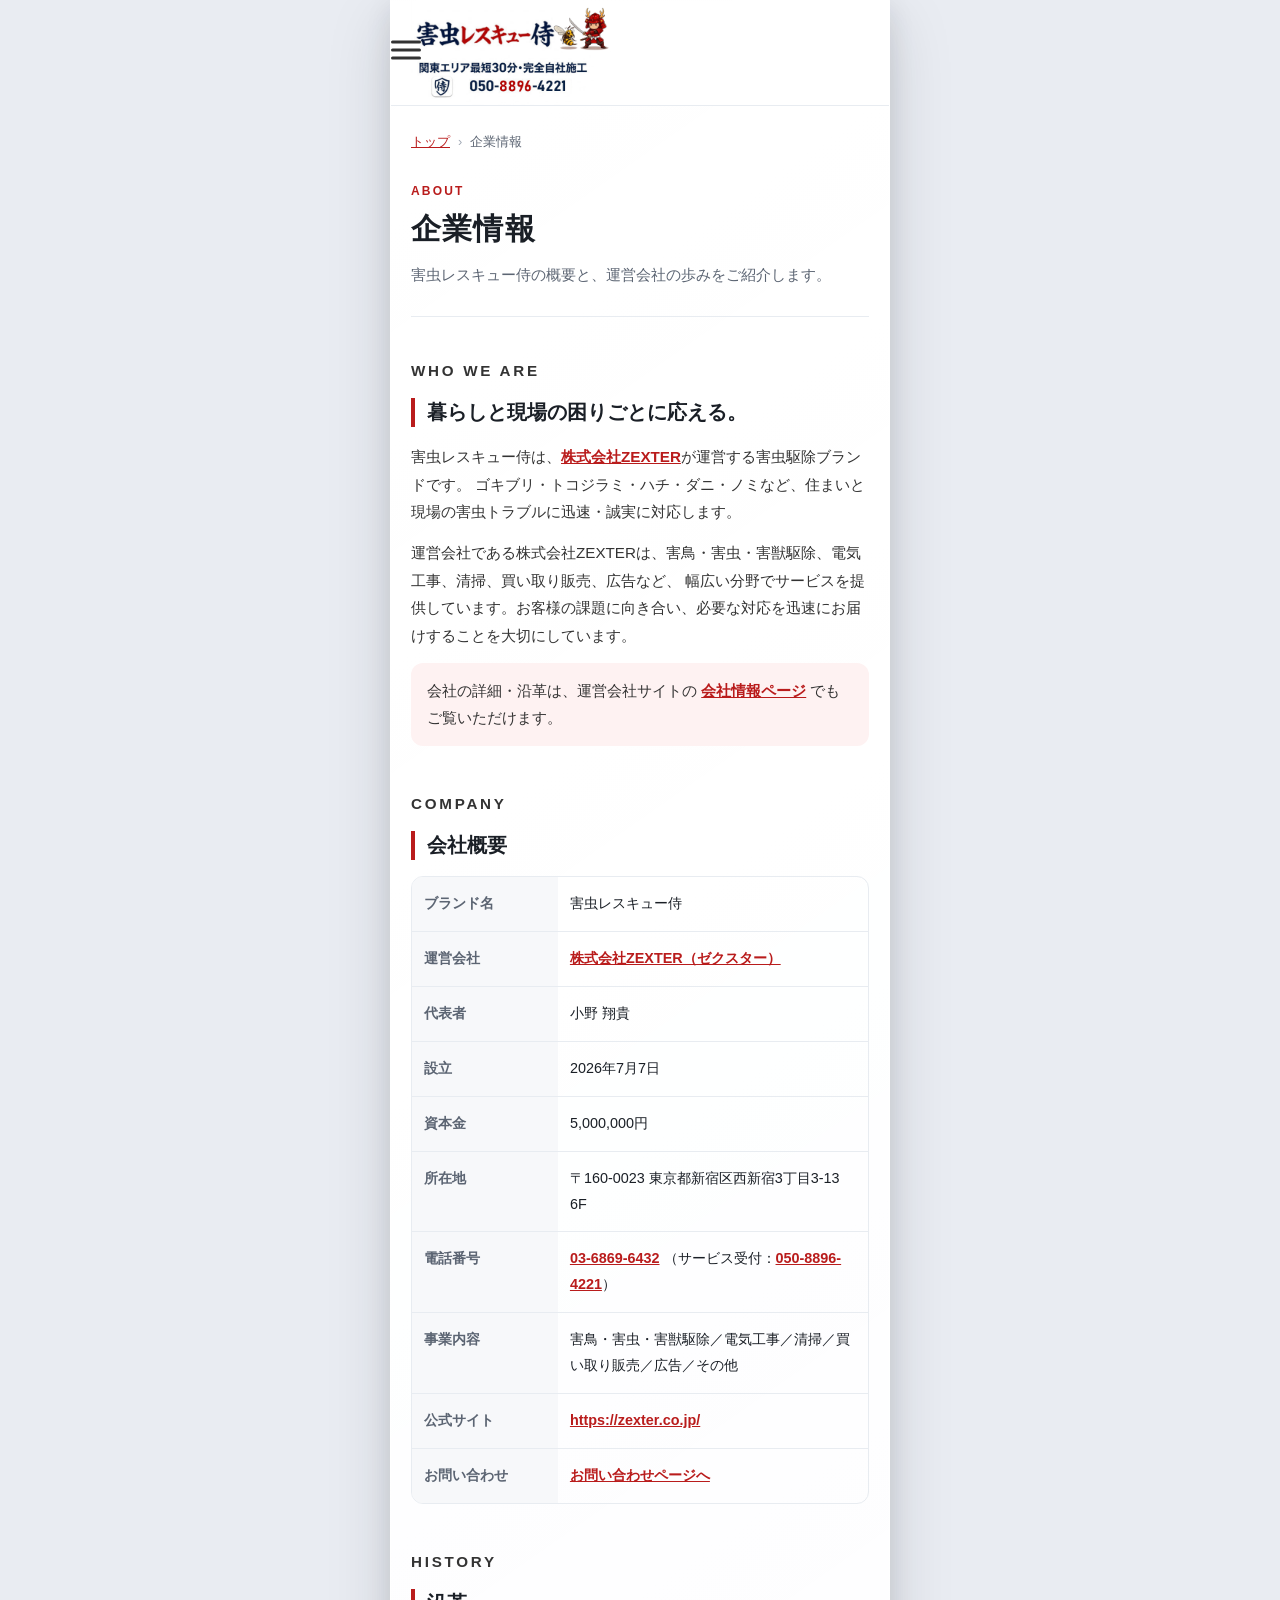
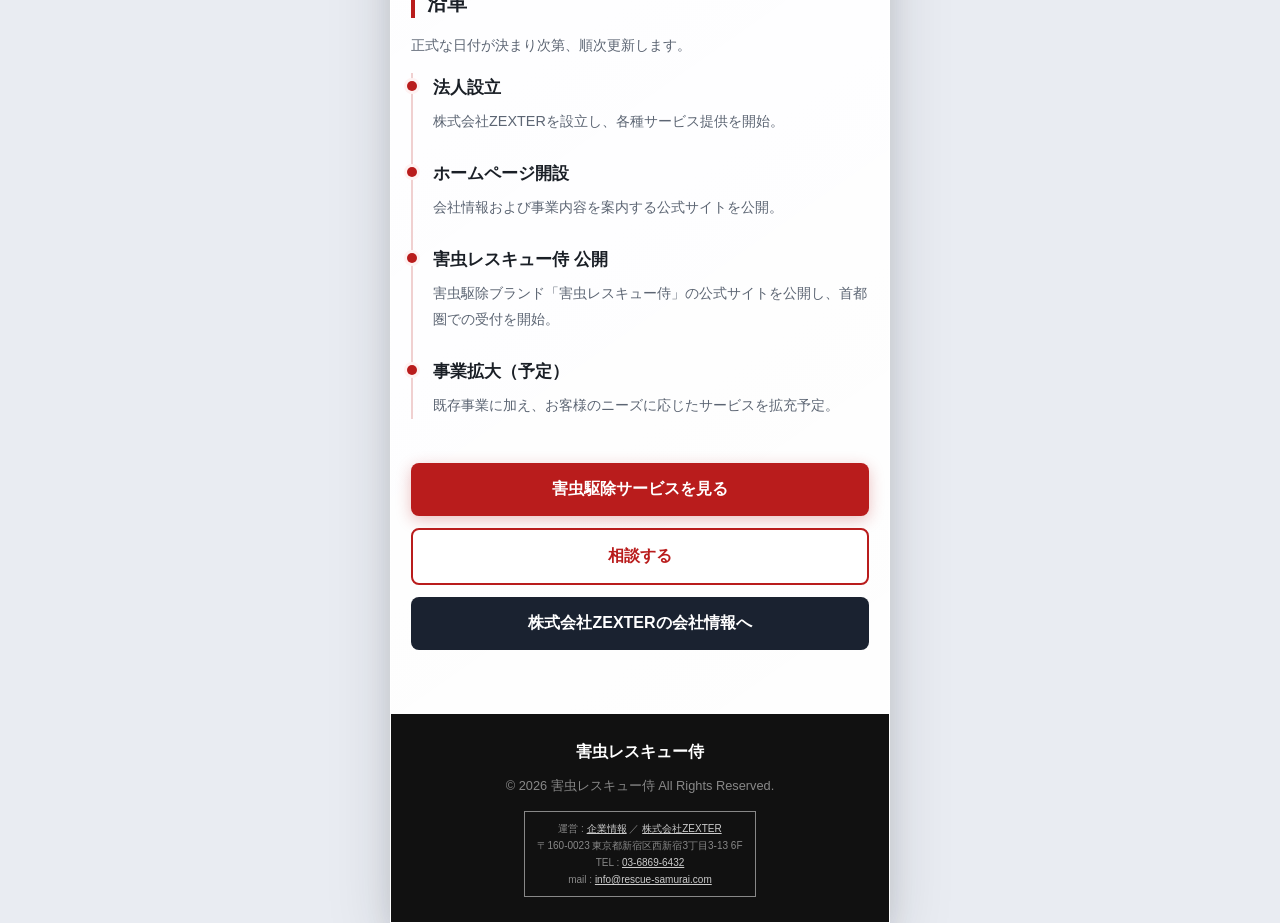
==== company/index.html @ 1dd56c4c "会社情報追加" ====
<!DOCTYPE html>
<html lang="ja">

<head>
  <meta charset="UTF-8">
  <meta name="viewport" content="width=device-width, initial-scale=1.0">
  <meta name="robots" content="index, follow, max-image-preview:large">
  <link rel="canonical" href="https://gaichu-rescue-samurai.com/company/">
  <title>企業情報｜害虫レスキュー侍（運営：株式会社ZEXTER）</title>
  <meta name="description"
    content="害虫レスキュー侍の企業情報。運営会社は株式会社ZEXTER。害虫駆除をはじめ、暮らしと現場の困りごとに応えるサービスを提供しています。">
  <meta property="og:type" content="website">
  <meta property="og:title" content="企業情報｜害虫レスキュー侍（運営：株式会社ZEXTER）">
  <meta property="og:description"
    content="害虫レスキュー侍の企業情報。運営会社は株式会社ZEXTER。害虫駆除をはじめ、暮らしと現場の困りごとに応えるサービスを提供しています。">
  <meta property="og:url" content="https://gaichu-rescue-samurai.com/company/">
  <meta property="og:image" content="https://gaichu-rescue-samurai.com/images/og-image.webp">
  <meta property="og:site_name" content="害虫レスキュー侍">
  <meta property="og:locale" content="ja_JP">
  <meta name="twitter:card" content="summary_large_image">
  <meta name="twitter:title" content="企業情報｜害虫レスキュー侍（運営：株式会社ZEXTER）">
  <meta name="twitter:description"
    content="害虫レスキュー侍の企業情報。運営会社は株式会社ZEXTER。害虫駆除をはじめ、暮らしと現場の困りごとに応えるサービスを提供しています。">
  <meta name="twitter:image" content="https://gaichu-rescue-samurai.com/images/og-image.webp">
  <meta name="format-detection" content="address=no">
  <link rel="icon" href="../images/favicon.ico?v=2.12" sizes="any">
  <link rel="icon" type="image/png" href="../images/android-chrome-192×192.png?v=2.12" sizes="192x192">
  <link rel="apple-touch-icon" href="../images/apple-touch-icon.png?v=2.12" sizes="180x180">
  <link rel="manifest" href="../manifest.webmanifest">
  <meta name="google-site-verification" content="OtLzrXZd5GJf2v-4jgJWr7L1rKAwX-kP7MHfYGT4nus" />

  <link rel="stylesheet" href="company-css/destyle.css">
  <link rel="stylesheet" href="company-css/company-style-min.css?ver=1.0">

  <script type="application/ld+json">
{
  "@context": "https://schema.org",
  "@graph": [
    {
      "@type": "AboutPage",
      "@id": "https://gaichu-rescue-samurai.com/company/#webpage",
      "url": "https://gaichu-rescue-samurai.com/company/",
      "name": "企業情報｜害虫レスキュー侍（運営：株式会社ZEXTER）",
      "description": "害虫レスキュー侍の企業情報。運営会社は株式会社ZEXTER。害虫駆除をはじめ、暮らしと現場の困りごとに応えるサービスを提供しています。",
      "inLanguage": "ja-JP",
      "isPartOf": {
        "@type": "WebSite",
        "@id": "https://gaichu-rescue-samurai.com/#website",
        "name": "害虫レスキュー侍",
        "url": "https://gaichu-rescue-samurai.com/"
      },
      "breadcrumb": { "@id": "https://gaichu-rescue-samurai.com/company/#breadcrumb" },
      "mainEntity": { "@id": "https://gaichu-rescue-samurai.com/company/#organization" }
    },
    {
      "@type": "BreadcrumbList",
      "@id": "https://gaichu-rescue-samurai.com/company/#breadcrumb",
      "itemListElement": [
        {
          "@type": "ListItem",
          "position": 1,
          "name": "トップ",
          "item": "https://gaichu-rescue-samurai.com/"
        },
        {
          "@type": "ListItem",
          "position": 2,
          "name": "企業情報",
          "item": "https://gaichu-rescue-samurai.com/company/"
        }
      ]
    },
    {
      "@type": "Organization",
      "@id": "https://gaichu-rescue-samurai.com/company/#organization",
      "name": "株式会社ZEXTER",
      "alternateName": ["ゼクスター", "害虫レスキュー侍"],
      "url": "https://zexter.co.jp/",
      "logo": "https://gaichu-rescue-samurai.com/images/logo-title.svg",
      "foundingDate": "2026-07-07",
      "telephone": "+81-3-6869-6432",
      "email": "info@rescue-samurai.com",
      "address": {
        "@type": "PostalAddress",
        "streetAddress": "西新宿3丁目3-13 6F",
        "addressLocality": "新宿区",
        "addressRegion": "東京都",
        "postalCode": "160-0023",
        "addressCountry": "JP"
      },
      "sameAs": [
        "https://zexter.co.jp/",
        "https://zexter.co.jp/about.html",
        "https://gaichu-rescue-samurai.com/"
      ]
    }
  ]
}
</script>
</head>

<body>
  <div class="page-shell">
    <header class="site-header">
      <div class="header-logo-area">
        <div class="logo">
          <a href="/" class="logo-main-link">
            <img src="../images/logo-title.svg?v=1.05" alt="害虫レスキュー侍｜関東の害虫駆除・害虫対策（ゴキブリ・トコジラミ・ダニ・ノミ等）"
              width="500" height="136" fetchpriority="high">
          </a>
          <a href="tel:050-8896-4221" class="logo-tel-link">
            <img src="../images/logo-subtitle.svg?v=1.05" alt="050-8896-4221に電話する" width="500" height="136"
              loading="eager" decoding="async">
          </a>
        </div>
      </div>
    </header>

    <button class="menu-btn" id="menu-btn" aria-label="メニューを開く" type="button">
      <span></span><span></span><span></span>
    </button>

    <div class="nav-overlay" id="nav-overlay"></div>
    <nav class="sp-nav" id="sp-nav" aria-label="モバイルメニュー">
      <ul>
        <li><a href="/">トップ</a></li>
        <li class="has-child">
          <a class="parent-link">対応地域</a>
          <ul class="sub-menu">
            <li><a href="https://gaichu-rescue-samurai.com/area/tokyo/">東京都</a></li>
            <li><a href="https://gaichu-rescue-samurai.com/area/kanagawa/">神奈川県</a></li>
            <li><a href="https://gaichu-rescue-samurai.com/area/saitama/">埼玉県</a></li>
            <li><a href="https://gaichu-rescue-samurai.com/area/chiba/">千葉県</a></li>
          </ul>
        </li>
        <li class="has-child">
          <a class="parent-link">害虫の種類</a>
          <ul class="sub-menu">
            <li><a href="https://gaichu-rescue-samurai.com/gaichu/gokiburi/">ゴキブリ対策</a></li>
            <li><a href="https://gaichu-rescue-samurai.com/gaichu/tokojirami/">トコジラミ対策</a></li>
            <li><a href="https://gaichu-rescue-samurai.com/#pests">アリ対策</a></li>
            <li><a href="https://gaichu-rescue-samurai.com/#pests">ハチ対策</a></li>
            <li><a href="https://gaichu-rescue-samurai.com/#pests">ダニ・ノミ対策</a></li>
            <li><a href="https://gaichu-rescue-samurai.com/#pests">その他害虫対策</a></li>
          </ul>
        </li>
        <li><a href="/company/">企業情報</a></li>
        <li><a href="/#contact-form" class="sp-nav-cta">お問い合わせフォーム</a></li>
      </ul>
    </nav>

    <main class="company-page">
      <nav class="breadcrumb" aria-label="パンくずリスト">
        <ol>
          <li><a href="/">トップ</a></li>
          <li aria-current="page">企業情報</li>
        </ol>
      </nav>

      <section class="company-hero" aria-labelledby="company-heading">
        <p class="company-eyebrow">ABOUT</p>
        <h1 id="company-heading">企業情報</h1>
        <p class="company-hero__lead">害虫レスキュー侍の概要と、運営会社の歩みをご紹介します。</p>
      </section>

      <section class="company-section" aria-labelledby="who-heading">
        <p class="company-label">WHO WE ARE</p>
        <h2 id="who-heading">暮らしと現場の困りごとに応える。</h2>
        <p>
          害虫レスキュー侍は、<a href="https://zexter.co.jp/about.html">株式会社ZEXTER</a>が運営する害虫駆除ブランドです。
          ゴキブリ・トコジラミ・ハチ・ダニ・ノミなど、住まいと現場の害虫トラブルに迅速・誠実に対応します。
        </p>
        <p>
          運営会社である株式会社ZEXTERは、害鳥・害虫・害獣駆除、電気工事、清掃、買い取り販売、広告など、
          幅広い分野でサービスを提供しています。お客様の課題に向き合い、必要な対応を迅速にお届けすることを大切にしています。
        </p>
        <p class="company-note">
          会社の詳細・沿革は、運営会社サイトの
          <a href="https://zexter.co.jp/about.html">会社情報ページ</a>
          でもご覧いただけます。
        </p>
      </section>

      <section class="company-section" aria-labelledby="overview-heading">
        <p class="company-label">COMPANY</p>
        <h2 id="overview-heading">会社概要</h2>
        <div class="company-table-wrap">
          <table class="company-table">
            <tbody>
              <tr>
                <th scope="row">ブランド名</th>
                <td>害虫レスキュー侍</td>
              </tr>
              <tr>
                <th scope="row">運営会社</th>
                <td>
                  <a href="https://zexter.co.jp/about.html">株式会社ZEXTER（ゼクスター）</a>
                </td>
              </tr>
              <tr>
                <th scope="row">代表者</th>
                <td>小野 翔貴</td>
              </tr>
              <tr>
                <th scope="row">設立</th>
                <td>2026年7月7日</td>
              </tr>
              <tr>
                <th scope="row">資本金</th>
                <td>5,000,000円</td>
              </tr>
              <tr>
                <th scope="row">所在地</th>
                <td>〒160-0023 東京都新宿区西新宿3丁目3-13 6F</td>
              </tr>
              <tr>
                <th scope="row">電話番号</th>
                <td>
                  <a href="tel:03-6869-6432">03-6869-6432</a>
                  （サービス受付：<a href="tel:050-8896-4221">050-8896-4221</a>）
                </td>
              </tr>
              <tr>
                <th scope="row">事業内容</th>
                <td>害鳥・害虫・害獣駆除／電気工事／清掃／買い取り販売／広告／その他</td>
              </tr>
              <tr>
                <th scope="row">公式サイト</th>
                <td>
                  <a href="https://zexter.co.jp/">https://zexter.co.jp/</a>
                </td>
              </tr>
              <tr>
                <th scope="row">お問い合わせ</th>
                <td><a href="/#contact-form">お問い合わせページへ</a></td>
              </tr>
            </tbody>
          </table>
        </div>
      </section>

      <section class="company-section" aria-labelledby="history-heading">
        <p class="company-label">HISTORY</p>
        <h2 id="history-heading">沿革</h2>
        <p class="company-history-note">正式な日付が決まり次第、順次更新します。</p>
        <ol class="history-list">
          <li>
            <h3>法人設立</h3>
            <p>株式会社ZEXTERを設立し、各種サービス提供を開始。</p>
          </li>
          <li>
            <h3>ホームページ開設</h3>
            <p>会社情報および事業内容を案内する公式サイトを公開。</p>
          </li>
          <li>
            <h3>害虫レスキュー侍 公開</h3>
            <p>害虫駆除ブランド「害虫レスキュー侍」の公式サイトを公開し、首都圏での受付を開始。</p>
          </li>
          <li>
            <h3>事業拡大（予定）</h3>
            <p>既存事業に加え、お客様のニーズに応じたサービスを拡充予定。</p>
          </li>
        </ol>
      </section>

      <section class="company-cta" aria-label="関連リンク">
        <a class="company-cta__link" href="/">害虫駆除サービスを見る</a>
        <a class="company-cta__link company-cta__link--outline" href="/#contact-form">相談する</a>
        <a class="company-cta__link company-cta__link--zexter" href="https://zexter.co.jp/about.html">株式会社ZEXTERの会社情報へ</a>
      </section>
    </main>

    <footer class="site-footer">
      <div class="container">
        <p class="footer-logo">害虫レスキュー侍</p>
        <p class="copyright">&copy; 2026 害虫レスキュー侍 All Rights Reserved.</p>
      </div>
      <div class="operation-box">
        <p>
          運営 :
          <a href="/company/">企業情報</a>
          ／
          <a href="https://zexter.co.jp/about.html">株式会社ZEXTER</a>
        </p>
        <p>〒160-0023 東京都新宿区西新宿3丁目3-13 6F</p>
        <p>TEL : <a href="tel:03-6869-6432">03-6869-6432</a></p>
        <p>mail : <a href="mailto:info@rescue-samurai.com">info@rescue-samurai.com</a></p>
      </div>
    </footer>
  </div>
  <script src="../js/script.js?ver=1.07" defer></script>
</body>

</html>
---- company/company-css/destyle.css ----
/*! destyle.css v3.0.2 | MIT License | https://github.com/nicolas-cusan/destyle.css */

/* Reset box-model and set borders */
/* ============================================ */

*,
::before,
::after {
    box-sizing: border-box;
    border-style: solid;
    border-width: 0;
}

/* Document */
/* ============================================ */

/**
 * 1. Correct the line height in all browsers.
 * 2. Prevent adjustments of font size after orientation changes in iOS.
 * 3. Remove gray overlay on links for iOS.
 */

html {
    line-height: 1.15;
    /* 1 */
    -webkit-text-size-adjust: 100%;
    /* 2 */
    -webkit-tap-highlight-color: transparent;
    /* 3*/
}

/* Sections */
/* ============================================ */

/**
 * Remove the margin in all browsers.
 */

body {
    margin: 0;
}

/**
 * Render the `main` element consistently in IE.
 */

main {
    display: block;
}

/* Vertical rhythm */
/* ============================================ */

p,
table,
blockquote,
address,
pre,
iframe,
form,
figure,
dl {
    margin: 0;
}

/* Headings */
/* ============================================ */

h1,
h2,
h3,
h4,
h5,
h6 {
    font-size: inherit;
    font-weight: inherit;
    margin: 0;
}

/* Lists (enumeration) */
/* ============================================ */

ul,
ol {
    margin: 0;
    padding: 0;
    list-style: none;
}

/* Lists (definition) */
/* ============================================ */

dt {
    font-weight: bold;
}

dd {
    margin-left: 0;
}

/* Grouping content */
/* ============================================ */

/**
 * 1. Add the correct box sizing in Firefox.
 * 2. Show the overflow in Edge and IE.
 */

hr {
    box-sizing: content-box;
    /* 1 */
    height: 0;
    /* 1 */
    overflow: visible;
    /* 2 */
    border-top-width: 1px;
    margin: 0;
    clear: both;
    color: inherit;
}

/**
 * 1. Correct the inheritance and scaling of font size in all browsers.
 * 2. Correct the odd `em` font sizing in all browsers.
 */

pre {
    font-family: monospace, monospace;
    /* 1 */
    font-size: inherit;
    /* 2 */
}

address {
    font-style: inherit;
}

/* Text-level semantics */
/* ============================================ */

/**
 * Remove the gray background on active links in IE 10.
 */

a {
    background-color: transparent;
    text-decoration: none;
    color: inherit;
}

/**
 * 1. Remove the bottom border in Chrome 57-
 * 2. Add the correct text decoration in Chrome, Edge, IE, Opera, and Safari.
 */

abbr[title] {
    text-decoration: underline dotted;
    /* 2 */
}

/**
 * Add the correct font weight in Chrome, Edge, and Safari.
 */

b,
strong {
    font-weight: bolder;
}

/**
 * 1. Correct the inheritance and scaling of font size in all browsers.
 * 2. Correct the odd `em` font sizing in all browsers.
 */

code,
kbd,
samp {
    font-family: monospace, monospace;
    /* 1 */
    font-size: inherit;
    /* 2 */
}

/**
 * Add the correct font size in all browsers.
 */

small {
    font-size: 80%;
}

/**
 * Prevent `sub` and `sup` elements from affecting the line height in
 * all browsers.
 */

sub,
sup {
    font-size: 75%;
    line-height: 0;
    position: relative;
    vertical-align: baseline;
}

sub {
    bottom: -0.25em;
}

sup {
    top: -0.5em;
}

/* Replaced content */
/* ============================================ */

/**
 * Prevent vertical alignment issues.
 */

svg,
img,
embed,
object,
iframe {
    vertical-align: bottom;
}

/* Forms */
/* ============================================ */

/**
 * Reset form fields to make them styleable.
 * 1. Make form elements stylable across systems iOS especially.
 * 2. Inherit text-transform from parent.
 */

button,
input,
optgroup,
select,
textarea {
    -webkit-appearance: none;
    /* 1 */
    appearance: none;
    vertical-align: middle;
    color: inherit;
    font: inherit;
    background: transparent;
    padding: 0;
    margin: 0;
    border-radius: 0;
    text-align: inherit;
    text-transform: inherit;
    /* 2 */
}

/**
 * Reset radio and checkbox appearance to preserve their look in iOS.
 */

[type="checkbox"] {
    -webkit-appearance: checkbox;
    appearance: checkbox;
}

[type="radio"] {
    -webkit-appearance: radio;
    appearance: radio;
}

/**
 * Correct cursors for clickable elements.
 */

button,
[type="button"],
[type="reset"],
[type="submit"] {
    cursor: pointer;
}

button:disabled,
[type="button"]:disabled,
[type="reset"]:disabled,
[type="submit"]:disabled {
    cursor: default;
}

/**
 * Improve outlines for Firefox and unify style with input elements & buttons.
 */

:-moz-focusring {
    outline: auto;
}

select:disabled {
    opacity: inherit;
}

/**
 * Remove padding
 */

option {
    padding: 0;
}

/**
 * Reset to invisible
 */

fieldset {
    margin: 0;
    padding: 0;
    min-width: 0;
}

legend {
    padding: 0;
}

/**
 * Add the correct vertical alignment in Chrome, Firefox, and Opera.
 */

progress {
    vertical-align: baseline;
}

/**
 * Remove the default vertical scrollbar in IE 10+.
 */

textarea {
    overflow: auto;
}

/**
 * Correct the cursor style of increment and decrement buttons in Chrome.
 */

[type="number"]::-webkit-inner-spin-button,
[type="number"]::-webkit-outer-spin-button {
    height: auto;
}

/**
 * 1. Correct the outline style in Safari.
 */

[type="search"] {
    outline-offset: -2px;
    /* 1 */
}

/**
 * Remove the inner padding in Chrome and Safari on macOS.
 */

[type="search"]::-webkit-search-decoration {
    -webkit-appearance: none;
}

/**
 * 1. Correct the inability to style clickable types in iOS and Safari.
 * 2. Fix font inheritance.
 */

::-webkit-file-upload-button {
    -webkit-appearance: button;
    /* 1 */
    font: inherit;
    /* 2 */
}

/**
 * Clickable labels
 */

label[for] {
    cursor: pointer;
}

/* Interactive */
/* ============================================ */

/*
 * Add the correct display in Edge, IE 10+, and Firefox.
 */

details {
    display: block;
}

/*
 * Add the correct display in all browsers.
 */

summary {
    display: list-item;
}

/*
 * Remove outline for editable content.
 */

[contenteditable]:focus {
    outline: auto;
}

/* Tables */
/* ============================================ */

/**
1. Correct table border color inheritance in all Chrome and Safari.
*/

table {
    border-color: inherit;
    /* 1 */
    border-collapse: collapse;
}

caption {
    text-align: left;
}

td,
th {
    vertical-align: top;
    padding: 0;
}

th {
    text-align: left;
    font-weight: bold;
}
---- company/company-css/company-style-min.css ----
:root{--page-bg:#e9ecf2;--surface:#ffffff;--text:#1a1f26;--text-muted:#5c6573;--brand:#b91c1c;--brand-dark:#991b1b;--brand-soft:#fef2f2;--dark:#1a2230;--line:#e8ecf1;--shadow:0 4px 24px rgba(26,31,38,0.12),0 1px 3px rgba(26,31,38,0.08);--radius:12px;--font:"Hiragino Sans","Hiragino Kaku Gothic ProN","Noto Sans JP","Yu Gothic UI",Meiryo,sans-serif;--site-header-height:6.25rem}*,*::before,*::after{box-sizing:border-box}html{font-size:16px;-webkit-text-size-adjust:100%}body{margin:0;font-family:var(--font);line-height:1.65;color:var(--text);background-color:var(--page-bg)}.page-shell{max-width:500px;margin:0 auto;min-height:100vh;background:var(--surface);box-shadow:var(--shadow);overflow-x:clip}@media (min-width:501px){.page-shell{box-shadow:0 20px 60px rgba(26,31,38,0.15),0 8px 24px rgba(26,31,38,0.1);border:1px solid rgba(255,255,255,0.8);background:linear-gradient(145deg,var(--surface) 0%,rgba(255,255,255,0.95) 100%)}}.container{max-width:1000px;margin:0 auto;padding:0 20px}.site-header{display:flex;align-items:center;justify-content:space-between;background:var(--surface);border-bottom:1px solid var(--line);position:sticky;top:0;z-index:20;padding:0 56px 0 20px;min-height:var(--site-header-height);transition:transform 0.2s ease;will-change:transform}.site-header.is-hide{transform:translateY(-100%)}.site-header.is-open{transform:translateY(0) !important}.logo{font-weight:800;font-size:1.15rem;letter-spacing:0.02em;color:var(--brand);display:flex;flex-direction:column;align-items:flex-start;gap:0;margin:0}.header-logo-area{flex:1;min-width:0}.logo-main-link,.logo-tel-link{display:block;flex-shrink:0}.logo-main-link img{height:auto;display:block;max-width:220px;width:200px}.logo-tel-link{transition:transform 0.2s ease}.logo-tel-link:hover{transform:scale(1.05)}.logo-tel-link img{height:auto;display:block;width:183px;margin-top:0}.logo a:hover img{opacity:0.7}.site-footer{padding:25px 35px;background:#111;color:#888;text-align:center;display:flex;flex-direction:column}.footer-logo{color:#fff;font-weight:900;margin-bottom:10px}.operation-box{border:1px solid #888;padding:8px 12px;font-size:10px;align-self:center;line-height:1.7}.operation-box a{color:#ccc;text-decoration:underline}.copyright{font-size:0.8rem;margin-bottom:15px}.company-page{padding:24px 20px 64px;line-height:1.8}.breadcrumb ol{display:flex;flex-wrap:wrap;gap:8px;list-style:none;margin:0 0 28px;padding:0;font-size:0.8rem;color:var(--text-muted)}.breadcrumb li:not(:last-child)::after{content:"›";margin-left:8px;color:#a0a8b4}.breadcrumb a{color:var(--brand);text-decoration:underline}.company-hero{margin-bottom:40px;padding-bottom:28px;border-bottom:1px solid var(--line)}.company-eyebrow,.company-label{margin:0 0 8px;font-size:0.75rem;font-weight:700;letter-spacing:0.18em;color:var(--brand)}.company-hero h1{margin:0 0 12px;font-size:1.85rem;font-weight:800;letter-spacing:0.04em;line-height:1.3}.company-hero__lead{margin:0;color:var(--text-muted);font-size:0.95rem}.company-section{margin-bottom:44px}.company-section h2{margin:0 0 16px;font-size:1.25rem;font-weight:800;line-height:1.45;border-left:4px solid var(--brand);padding-left:12px}.company-section p{margin:0 0 14px;font-size:0.95rem;color:#333}.company-section a{color:var(--brand);text-decoration:underline;font-weight:600}.company-note{background:var(--brand-soft);border-radius:var(--radius);padding:14px 16px;margin-top:8px !important}.company-table-wrap{overflow-x:auto;border:1px solid var(--line);border-radius:var(--radius)}.company-table{width:100%;border-collapse:collapse;font-size:0.9rem}.company-table th,.company-table td{padding:14px 12px;vertical-align:top;border-bottom:1px solid var(--line);text-align:left}.company-table tr:last-child th,.company-table tr:last-child td{border-bottom:none}.company-table th{width:32%;background:#f7f8fa;color:var(--text-muted);font-weight:700;white-space:nowrap}.company-table td{color:var(--text)}.company-history-note{color:var(--text-muted) !important;font-size:0.85rem !important}.history-list{list-style:none;margin:0;padding:0;border-left:2px solid #f0d0d0}.history-list li{position:relative;padding:0 0 24px 20px}.history-list li:last-child{padding-bottom:0}.history-list li::before{content:"";position:absolute;left:-6px;top:8px;width:10px;height:10px;border-radius:50%;background:var(--brand);box-shadow:0 0 0 3px var(--brand-soft)}.history-list h3{margin:0 0 6px;font-size:1.05rem;font-weight:800}.history-list p{margin:0;font-size:0.9rem;color:var(--text-muted)}.company-cta{display:flex;flex-direction:column;gap:12px;margin-top:8px}.company-cta__link{display:flex;align-items:center;justify-content:center;min-height:52px;padding:12px 18px;border-radius:8px;background:var(--brand);color:#fff !important;font-weight:800;text-decoration:none !important;text-align:center;box-shadow:0 4px 15px rgba(185,28,28,0.28)}.company-cta__link--outline{background:#fff;color:var(--brand) !important;border:2px solid var(--brand);box-shadow:none}.company-cta__link--zexter{background:var(--dark);box-shadow:none}.menu-btn{display:flex;flex-direction:column;justify-content:space-around;position:fixed;top:calc(var(--site-header-height) / 2);right:max(20px,calc(50% - 250px+20px));transform:translateY(-50%);width:30px;height:25px;background:transparent;border:none;padding:0;z-index:10001;cursor:pointer;transition:transform 0.2s ease,top 0.3s ease-in-out,right 0.3s ease-in-out}.menu-btn.is-hide:not(.open){transform:translateY(calc(-50% - var(--site-header-height)))}.menu-btn span{display:block;width:100%;height:3px;background-color:#333;border-radius:3px;transition:all 0.3s ease-in-out;position:relative}.menu-btn.open{top:25px;right:max(25px,calc(50% - 250px+25px));transform:none}.menu-btn.open span:nth-child(1){top:8px;transform:rotate(45deg)}.menu-btn.open span:nth-child(2){opacity:0;transform:translateX(-20px)}.menu-btn.open span:nth-child(3){top:-8px;transform:rotate(-45deg)}.nav-overlay{position:fixed;top:0;left:0;width:100%;height:100vh;height:100dvh;background:rgba(0,0,0,0.6);backdrop-filter:blur(2px);z-index:9998;opacity:0;visibility:hidden;pointer-events:none;transition:all 0.3s cubic-bezier(0.4,0,0.2,1)}.nav-overlay.active{opacity:1;visibility:visible;pointer-events:auto}.sp-nav{position:fixed;top:0;right:0;width:320px;max-width:85%;height:100vh;height:100dvh;background:#fff;z-index:9999;transform:translate3d(100%,0,0);opacity:0;visibility:hidden;pointer-events:none;transition:all 0.4s cubic-bezier(0.4,0,0.2,1);overflow-y:auto;-webkit-overflow-scrolling:touch;box-shadow:none}.sp-nav.active{transform:translate3d(0,0,0);opacity:1;visibility:visible;pointer-events:auto;box-shadow:-10px 0 30px rgba(0,0,0,0.15)}.sp-nav::before{content:"MENU";display:block;padding:25px;font-size:0.8rem;letter-spacing:0.2em;color:#999;border-bottom:1px solid #eee}.sp-nav ul{list-style:none;padding:0;margin:0}.sp-nav li{border-bottom:1px solid #f5f5f5;position:relative}.sp-nav a{display:flex;align-items:center;justify-content:space-between;padding:20px 25px;text-decoration:none;color:#333;font-weight:bold;font-size:1.05rem;min-height:60px;transition:background-color 0.3s}.sp-nav a:active{background-color:#fff5f5}.sp-nav li::before{content:"";position:absolute;left:0;top:0;width:4px;height:100%;background:#b32d2d;opacity:0;transition:opacity 0.3s}.sp-nav li:hover::before,.has-child.active::before{opacity:1}.sp-nav a::after{content:"〉";color:#b32d2d;font-size:0.9rem;font-weight:bold}.has-child>.parent-link::after{content:"＋";color:#b32d2d;font-size:1.1rem;font-weight:bold;transition:transform 0.3s,color 0.3s}.has-child.active>.sub-menu{display:block}.has-child.active>.parent-link::after{transform:rotate(45deg);color:#333}.sub-menu{display:none;background:#f2f2f2;padding:5px 0}.sub-menu a{padding:15px 25px 15px 45px;font-weight:normal;font-size:0.95rem;color:#555;min-height:45px}.sub-menu a::after{content:"〉";color:#ccc}.sp-nav .sp-nav-cta{background:#b32d2d;color:#fff;margin:20px 25px;padding:18px;border-radius:6px;display:flex;justify-content:center;align-items:center;font-size:1.15rem;box-shadow:0 4px 15px rgba(179,45,45,0.4)}.sp-nav .sp-nav-cta::after{display:none}.sp-nav>ul>li:last-child a::after,.sp-nav>ul>li:last-child::before{display:none}body.menu-open{position:fixed;top:0;left:0;width:100%;overflow:hidden}.pc-nav-list{display:none !important}
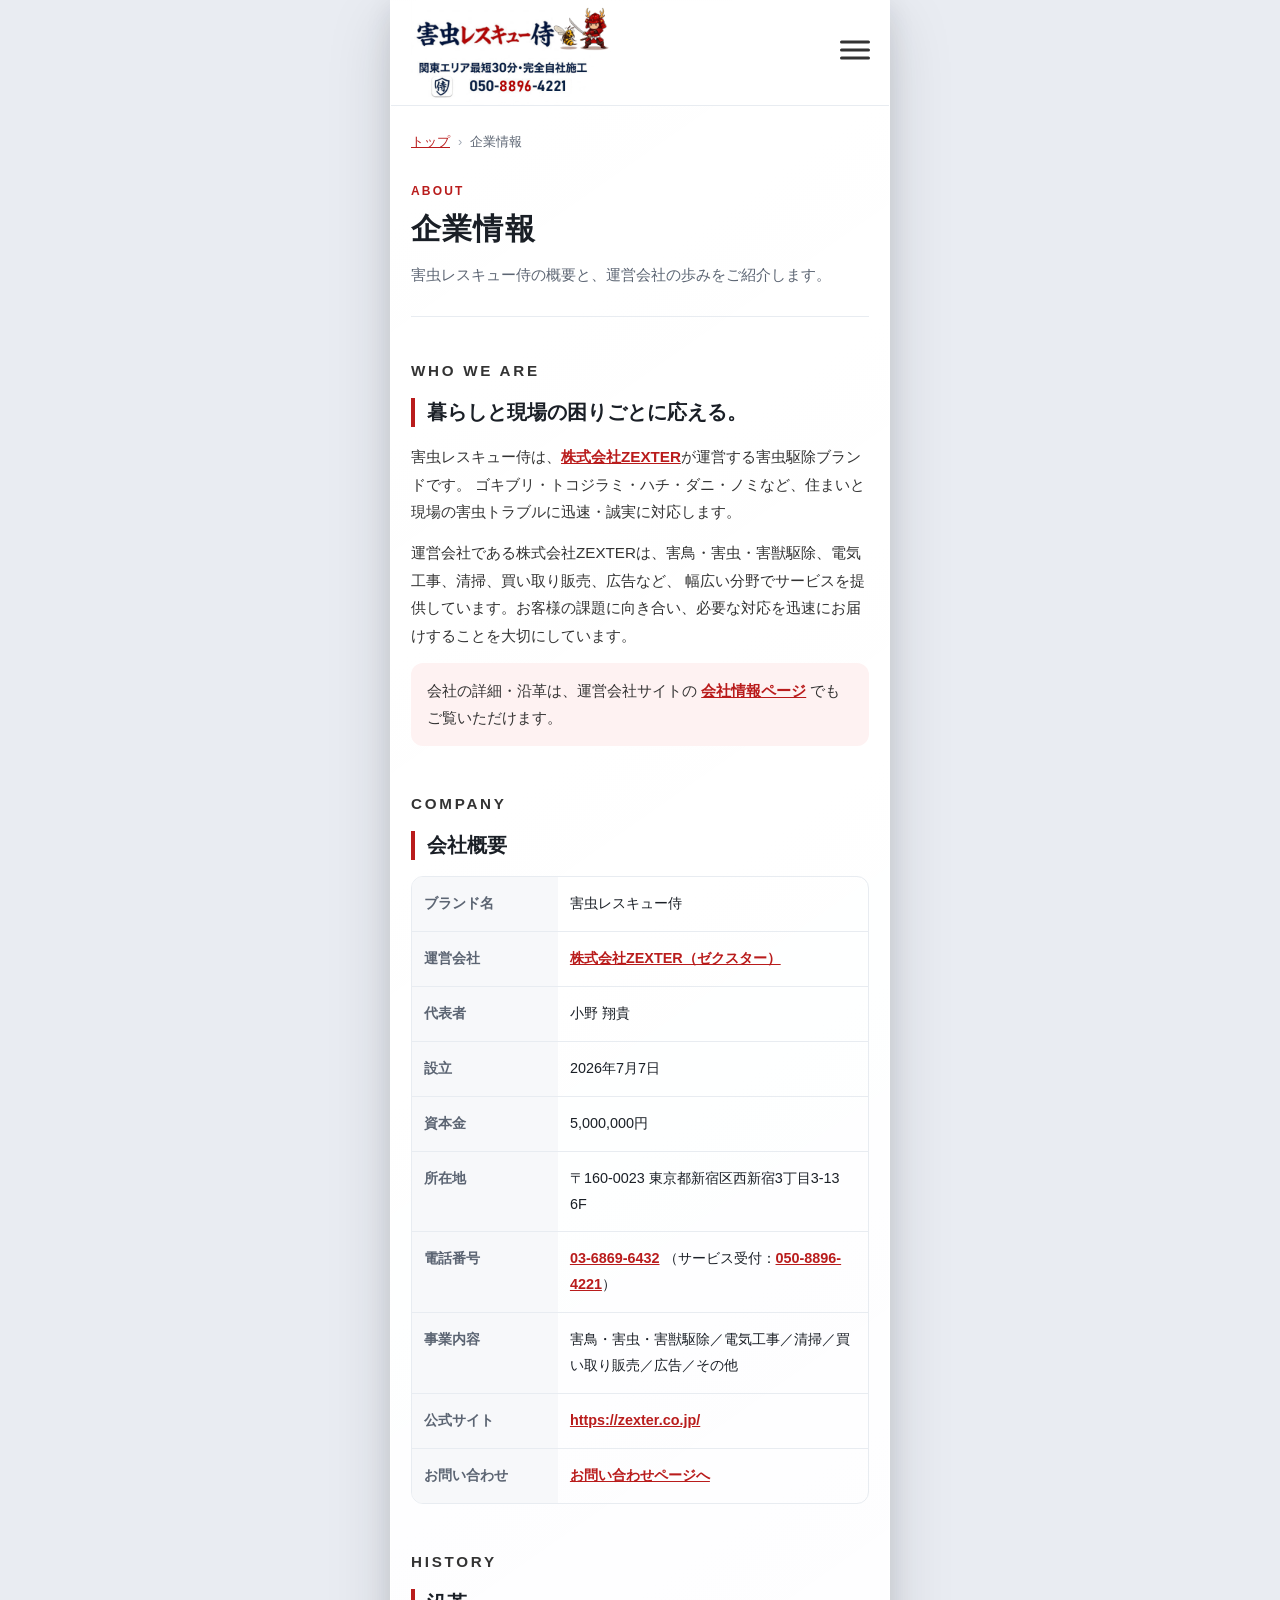
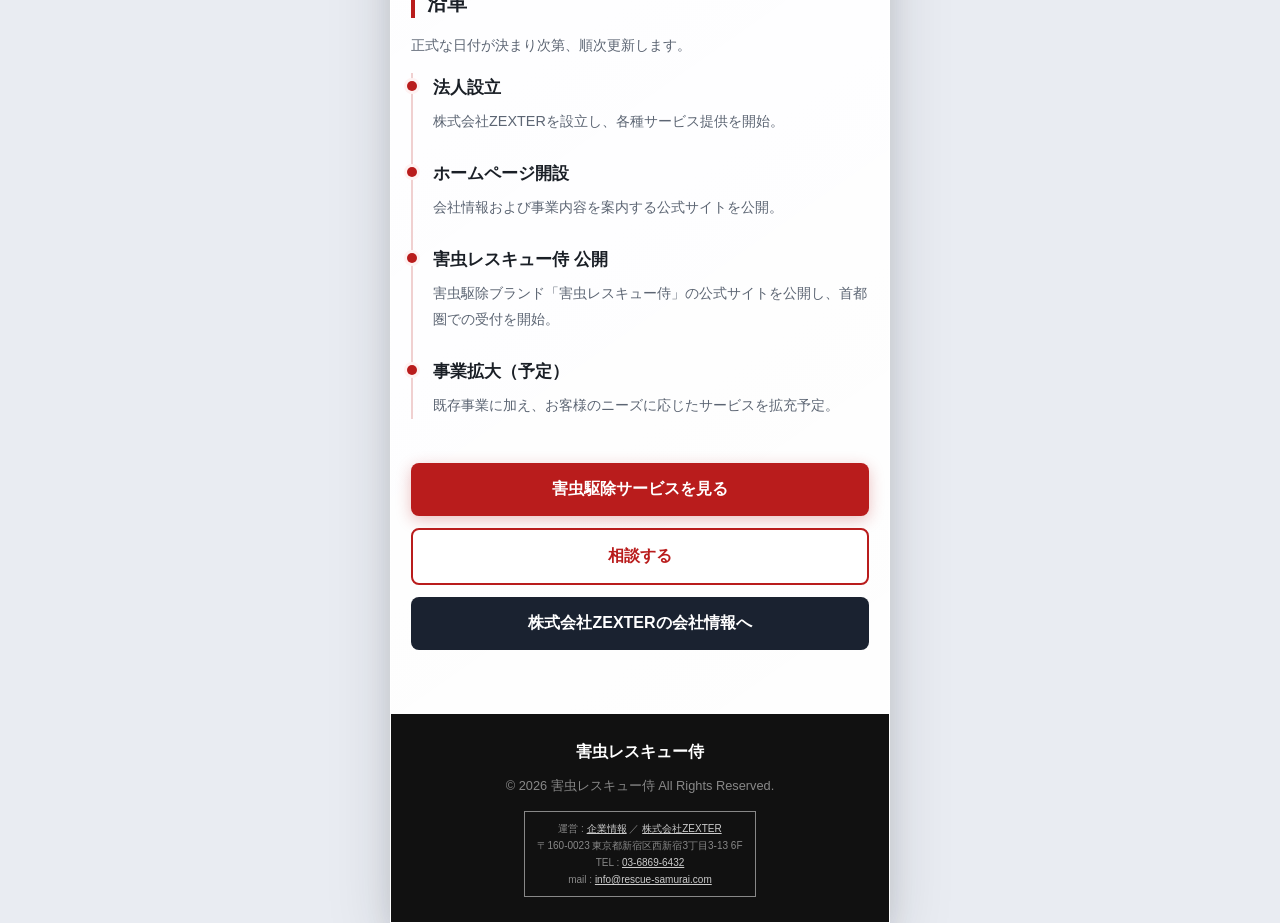
==== commit d9322a9d: "プライバシーと企業ページのハンバーガーメニュー修正" ====
--- a/company/index.html
+++ b/company/index.html
@@ -30,7 +30,7 @@
   <meta name="google-site-verification" content="OtLzrXZd5GJf2v-4jgJWr7L1rKAwX-kP7MHfYGT4nus" />
 
   <link rel="stylesheet" href="company-css/destyle.css">
-  <link rel="stylesheet" href="company-css/company-style-min.css?ver=1.0">
+  <link rel="stylesheet" href="company-css/company-style-min.css?ver=1.01">
 
   <script type="application/ld+json">
 {
--- a/company/company-css/company-style-min.css
+++ b/company/company-css/company-style-min.css
@@ -1 +1 @@
-:root{--page-bg:#e9ecf2;--surface:#ffffff;--text:#1a1f26;--text-muted:#5c6573;--brand:#b91c1c;--brand-dark:#991b1b;--brand-soft:#fef2f2;--dark:#1a2230;--line:#e8ecf1;--shadow:0 4px 24px rgba(26,31,38,0.12),0 1px 3px rgba(26,31,38,0.08);--radius:12px;--font:"Hiragino Sans","Hiragino Kaku Gothic ProN","Noto Sans JP","Yu Gothic UI",Meiryo,sans-serif;--site-header-height:6.25rem}*,*::before,*::after{box-sizing:border-box}html{font-size:16px;-webkit-text-size-adjust:100%}body{margin:0;font-family:var(--font);line-height:1.65;color:var(--text);background-color:var(--page-bg)}.page-shell{max-width:500px;margin:0 auto;min-height:100vh;background:var(--surface);box-shadow:var(--shadow);overflow-x:clip}@media (min-width:501px){.page-shell{box-shadow:0 20px 60px rgba(26,31,38,0.15),0 8px 24px rgba(26,31,38,0.1);border:1px solid rgba(255,255,255,0.8);background:linear-gradient(145deg,var(--surface) 0%,rgba(255,255,255,0.95) 100%)}}.container{max-width:1000px;margin:0 auto;padding:0 20px}.site-header{display:flex;align-items:center;justify-content:space-between;background:var(--surface);border-bottom:1px solid var(--line);position:sticky;top:0;z-index:20;padding:0 56px 0 20px;min-height:var(--site-header-height);transition:transform 0.2s ease;will-change:transform}.site-header.is-hide{transform:translateY(-100%)}.site-header.is-open{transform:translateY(0) !important}.logo{font-weight:800;font-size:1.15rem;letter-spacing:0.02em;color:var(--brand);display:flex;flex-direction:column;align-items:flex-start;gap:0;margin:0}.header-logo-area{flex:1;min-width:0}.logo-main-link,.logo-tel-link{display:block;flex-shrink:0}.logo-main-link img{height:auto;display:block;max-width:220px;width:200px}.logo-tel-link{transition:transform 0.2s ease}.logo-tel-link:hover{transform:scale(1.05)}.logo-tel-link img{height:auto;display:block;width:183px;margin-top:0}.logo a:hover img{opacity:0.7}.site-footer{padding:25px 35px;background:#111;color:#888;text-align:center;display:flex;flex-direction:column}.footer-logo{color:#fff;font-weight:900;margin-bottom:10px}.operation-box{border:1px solid #888;padding:8px 12px;font-size:10px;align-self:center;line-height:1.7}.operation-box a{color:#ccc;text-decoration:underline}.copyright{font-size:0.8rem;margin-bottom:15px}.company-page{padding:24px 20px 64px;line-height:1.8}.breadcrumb ol{display:flex;flex-wrap:wrap;gap:8px;list-style:none;margin:0 0 28px;padding:0;font-size:0.8rem;color:var(--text-muted)}.breadcrumb li:not(:last-child)::after{content:"›";margin-left:8px;color:#a0a8b4}.breadcrumb a{color:var(--brand);text-decoration:underline}.company-hero{margin-bottom:40px;padding-bottom:28px;border-bottom:1px solid var(--line)}.company-eyebrow,.company-label{margin:0 0 8px;font-size:0.75rem;font-weight:700;letter-spacing:0.18em;color:var(--brand)}.company-hero h1{margin:0 0 12px;font-size:1.85rem;font-weight:800;letter-spacing:0.04em;line-height:1.3}.company-hero__lead{margin:0;color:var(--text-muted);font-size:0.95rem}.company-section{margin-bottom:44px}.company-section h2{margin:0 0 16px;font-size:1.25rem;font-weight:800;line-height:1.45;border-left:4px solid var(--brand);padding-left:12px}.company-section p{margin:0 0 14px;font-size:0.95rem;color:#333}.company-section a{color:var(--brand);text-decoration:underline;font-weight:600}.company-note{background:var(--brand-soft);border-radius:var(--radius);padding:14px 16px;margin-top:8px !important}.company-table-wrap{overflow-x:auto;border:1px solid var(--line);border-radius:var(--radius)}.company-table{width:100%;border-collapse:collapse;font-size:0.9rem}.company-table th,.company-table td{padding:14px 12px;vertical-align:top;border-bottom:1px solid var(--line);text-align:left}.company-table tr:last-child th,.company-table tr:last-child td{border-bottom:none}.company-table th{width:32%;background:#f7f8fa;color:var(--text-muted);font-weight:700;white-space:nowrap}.company-table td{color:var(--text)}.company-history-note{color:var(--text-muted) !important;font-size:0.85rem !important}.history-list{list-style:none;margin:0;padding:0;border-left:2px solid #f0d0d0}.history-list li{position:relative;padding:0 0 24px 20px}.history-list li:last-child{padding-bottom:0}.history-list li::before{content:"";position:absolute;left:-6px;top:8px;width:10px;height:10px;border-radius:50%;background:var(--brand);box-shadow:0 0 0 3px var(--brand-soft)}.history-list h3{margin:0 0 6px;font-size:1.05rem;font-weight:800}.history-list p{margin:0;font-size:0.9rem;color:var(--text-muted)}.company-cta{display:flex;flex-direction:column;gap:12px;margin-top:8px}.company-cta__link{display:flex;align-items:center;justify-content:center;min-height:52px;padding:12px 18px;border-radius:8px;background:var(--brand);color:#fff !important;font-weight:800;text-decoration:none !important;text-align:center;box-shadow:0 4px 15px rgba(185,28,28,0.28)}.company-cta__link--outline{background:#fff;color:var(--brand) !important;border:2px solid var(--brand);box-shadow:none}.company-cta__link--zexter{background:var(--dark);box-shadow:none}.menu-btn{display:flex;flex-direction:column;justify-content:space-around;position:fixed;top:calc(var(--site-header-height) / 2);right:max(20px,calc(50% - 250px+20px));transform:translateY(-50%);width:30px;height:25px;background:transparent;border:none;padding:0;z-index:10001;cursor:pointer;transition:transform 0.2s ease,top 0.3s ease-in-out,right 0.3s ease-in-out}.menu-btn.is-hide:not(.open){transform:translateY(calc(-50% - var(--site-header-height)))}.menu-btn span{display:block;width:100%;height:3px;background-color:#333;border-radius:3px;transition:all 0.3s ease-in-out;position:relative}.menu-btn.open{top:25px;right:max(25px,calc(50% - 250px+25px));transform:none}.menu-btn.open span:nth-child(1){top:8px;transform:rotate(45deg)}.menu-btn.open span:nth-child(2){opacity:0;transform:translateX(-20px)}.menu-btn.open span:nth-child(3){top:-8px;transform:rotate(-45deg)}.nav-overlay{position:fixed;top:0;left:0;width:100%;height:100vh;height:100dvh;background:rgba(0,0,0,0.6);backdrop-filter:blur(2px);z-index:9998;opacity:0;visibility:hidden;pointer-events:none;transition:all 0.3s cubic-bezier(0.4,0,0.2,1)}.nav-overlay.active{opacity:1;visibility:visible;pointer-events:auto}.sp-nav{position:fixed;top:0;right:0;width:320px;max-width:85%;height:100vh;height:100dvh;background:#fff;z-index:9999;transform:translate3d(100%,0,0);opacity:0;visibility:hidden;pointer-events:none;transition:all 0.4s cubic-bezier(0.4,0,0.2,1);overflow-y:auto;-webkit-overflow-scrolling:touch;box-shadow:none}.sp-nav.active{transform:translate3d(0,0,0);opacity:1;visibility:visible;pointer-events:auto;box-shadow:-10px 0 30px rgba(0,0,0,0.15)}.sp-nav::before{content:"MENU";display:block;padding:25px;font-size:0.8rem;letter-spacing:0.2em;color:#999;border-bottom:1px solid #eee}.sp-nav ul{list-style:none;padding:0;margin:0}.sp-nav li{border-bottom:1px solid #f5f5f5;position:relative}.sp-nav a{display:flex;align-items:center;justify-content:space-between;padding:20px 25px;text-decoration:none;color:#333;font-weight:bold;font-size:1.05rem;min-height:60px;transition:background-color 0.3s}.sp-nav a:active{background-color:#fff5f5}.sp-nav li::before{content:"";position:absolute;left:0;top:0;width:4px;height:100%;background:#b32d2d;opacity:0;transition:opacity 0.3s}.sp-nav li:hover::before,.has-child.active::before{opacity:1}.sp-nav a::after{content:"〉";color:#b32d2d;font-size:0.9rem;font-weight:bold}.has-child>.parent-link::after{content:"＋";color:#b32d2d;font-size:1.1rem;font-weight:bold;transition:transform 0.3s,color 0.3s}.has-child.active>.sub-menu{display:block}.has-child.active>.parent-link::after{transform:rotate(45deg);color:#333}.sub-menu{display:none;background:#f2f2f2;padding:5px 0}.sub-menu a{padding:15px 25px 15px 45px;font-weight:normal;font-size:0.95rem;color:#555;min-height:45px}.sub-menu a::after{content:"〉";color:#ccc}.sp-nav .sp-nav-cta{background:#b32d2d;color:#fff;margin:20px 25px;padding:18px;border-radius:6px;display:flex;justify-content:center;align-items:center;font-size:1.15rem;box-shadow:0 4px 15px rgba(179,45,45,0.4)}.sp-nav .sp-nav-cta::after{display:none}.sp-nav>ul>li:last-child a::after,.sp-nav>ul>li:last-child::before{display:none}body.menu-open{position:fixed;top:0;left:0;width:100%;overflow:hidden}.pc-nav-list{display:none !important}+:root{--page-bg: #e9ecf2;--surface: #ffffff;--text: #1a1f26;--text-muted: #5c6573;--brand: #b91c1c;--brand-dark: #991b1b;--brand-soft: #fef2f2;--dark: #1a2230;--line: #e8ecf1;--shadow: 0 4px 24px rgba(26, 31, 38, 0.12), 0 1px 3px rgba(26, 31, 38, 0.08);--radius: 12px;--font: "Hiragino Sans", "Hiragino Kaku Gothic ProN", "Noto Sans JP", "Yu Gothic UI", Meiryo, sans-serif;--site-header-height: 6.25rem}*,*::before,*::after{box-sizing: border-box}html{font-size: 16px;-webkit-text-size-adjust: 100%}body{margin: 0;font-family: var(--font);line-height: 1.65;color: var(--text);background-color: var(--page-bg)}.page-shell{max-width: 500px;margin: 0 auto;min-height: 100vh;background: var(--surface);box-shadow: var(--shadow);overflow-x: clip}@media (min-width: 501px){.page-shell{box-shadow: 0 20px 60px rgba(26, 31, 38, 0.15), 0 8px 24px rgba(26, 31, 38, 0.1);border: 1px solid rgba(255, 255, 255, 0.8);background: linear-gradient(145deg, var(--surface) 0%, rgba(255, 255, 255, 0.95) 100%)}}.container{max-width: 1000px;margin: 0 auto;padding: 0 20px}.site-header{display: flex;align-items: center;justify-content: space-between;background: var(--surface);border-bottom: 1px solid var(--line);position: sticky;top: 0;z-index: 20;padding: 0 56px 0 20px;min-height: var(--site-header-height);transition: transform 0.2s ease;will-change: transform}.site-header.is-hide{transform: translateY(-100%)}.site-header.is-open{transform: translateY(0) !important}.logo{font-weight: 800;font-size: 1.15rem;letter-spacing: 0.02em;color: var(--brand);display: flex;flex-direction: column;align-items: flex-start;gap: 0;margin: 0}.header-logo-area{flex: 1;min-width: 0}.logo-main-link,.logo-tel-link{display: block;flex-shrink: 0}.logo-main-link img{height: auto;display: block;max-width: 220px;width: 200px}.logo-tel-link{transition: transform 0.2s ease}.logo-tel-link:hover{transform: scale(1.05)}.logo-tel-link img{height: auto;display: block;width: 183px;margin-top: 0}.logo a:hover img{opacity: 0.7}.site-footer{padding: 25px 35px;background: #111;color: #888;text-align: center;display: flex;flex-direction: column}.footer-logo{color: #fff;font-weight: 900;margin-bottom: 10px}.operation-box{border: 1px solid #888;padding: 8px 12px;font-size: 10px;align-self: center;line-height: 1.7}.operation-box a{color: #ccc;text-decoration: underline}.copyright{font-size: 0.8rem;margin-bottom: 15px}.company-page{padding: 24px 20px 64px;line-height: 1.8}.breadcrumb ol{display: flex;flex-wrap: wrap;gap: 8px;list-style: none;margin: 0 0 28px;padding: 0;font-size: 0.8rem;color: var(--text-muted)}.breadcrumb li:not(:last-child)::after{content: "›";margin-left: 8px;color: #a0a8b4}.breadcrumb a{color: var(--brand);text-decoration: underline}.company-hero{margin-bottom: 40px;padding-bottom: 28px;border-bottom: 1px solid var(--line)}.company-eyebrow,.company-label{margin: 0 0 8px;font-size: 0.75rem;font-weight: 700;letter-spacing: 0.18em;color: var(--brand)}.company-hero h1{margin: 0 0 12px;font-size: 1.85rem;font-weight: 800;letter-spacing: 0.04em;line-height: 1.3}.company-hero__lead{margin: 0;color: var(--text-muted);font-size: 0.95rem}.company-section{margin-bottom: 44px}.company-section h2{margin: 0 0 16px;font-size: 1.25rem;font-weight: 800;line-height: 1.45;border-left: 4px solid var(--brand);padding-left: 12px}.company-section p{margin: 0 0 14px;font-size: 0.95rem;color: #333}.company-section a{color: var(--brand);text-decoration: underline;font-weight: 600}.company-note{background: var(--brand-soft);border-radius: var(--radius);padding: 14px 16px;margin-top: 8px !important}.company-table-wrap{overflow-x: auto;border: 1px solid var(--line);border-radius: var(--radius)}.company-table{width: 100%;border-collapse: collapse;font-size: 0.9rem}.company-table th,.company-table td{padding: 14px 12px;vertical-align: top;border-bottom: 1px solid var(--line);text-align: left}.company-table tr:last-child th,.company-table tr:last-child td{border-bottom: none}.company-table th{width: 32%;background: #f7f8fa;color: var(--text-muted);font-weight: 700;white-space: nowrap}.company-table td{color: var(--text)}.company-history-note{color: var(--text-muted) !important;font-size: 0.85rem !important}.history-list{list-style: none;margin: 0;padding: 0;border-left: 2px solid #f0d0d0}.history-list li{position: relative;padding: 0 0 24px 20px}.history-list li:last-child{padding-bottom: 0}.history-list li::before{content: "";position: absolute;left: -6px;top: 8px;width: 10px;height: 10px;border-radius: 50%;background: var(--brand);box-shadow: 0 0 0 3px var(--brand-soft)}.history-list h3{margin: 0 0 6px;font-size: 1.05rem;font-weight: 800}.history-list p{margin: 0;font-size: 0.9rem;color: var(--text-muted)}.company-cta{display: flex;flex-direction: column;gap: 12px;margin-top: 8px}.company-cta__link{display: flex;align-items: center;justify-content: center;min-height: 52px;padding: 12px 18px;border-radius: 8px;background: var(--brand);color: #fff !important;font-weight: 800;text-decoration: none !important;text-align: center;box-shadow: 0 4px 15px rgba(185, 28, 28, 0.28)}.company-cta__link--outline{background: #fff;color: var(--brand) !important;border: 2px solid var(--brand);box-shadow: none}.company-cta__link--zexter{background: var(--dark);box-shadow: none}.menu-btn{display: flex;flex-direction: column;justify-content: space-around;position: fixed;top: calc(var(--site-header-height) / 2);right: max(20px, calc(50% - 250px + 20px));transform: translateY(-50%);width: 30px;height: 25px;background: transparent;border: none;padding: 0;z-index: 10001;cursor: pointer;transition: transform 0.2s ease, top 0.3s ease-in-out, right 0.3s ease-in-out}.menu-btn.is-hide:not(.open){transform: translateY(calc(-50% - var(--site-header-height)))}.menu-btn span{display: block;width: 100%;height: 3px;background-color: #333;border-radius: 3px;transition: all 0.3s ease-in-out;position: relative}.menu-btn.open{top: 25px;right: max(25px, calc(50% - 250px + 25px));transform: none}.menu-btn.open span:nth-child(1){top: 8px;transform: rotate(45deg)}.menu-btn.open span:nth-child(2){opacity: 0;transform: translateX(-20px)}.menu-btn.open span:nth-child(3){top: -8px;transform: rotate(-45deg)}.nav-overlay{position: fixed;top: 0;left: 0;width: 100%;height: 100vh;height: 100dvh;background: rgba(0, 0, 0, 0.6);backdrop-filter: blur(2px);z-index: 9998;opacity: 0;visibility: hidden;pointer-events: none;transition: all 0.3s cubic-bezier(0.4, 0, 0.2, 1)}.nav-overlay.active{opacity: 1;visibility: visible;pointer-events: auto}.sp-nav{position: fixed;top: 0;right: 0;width: 320px;max-width: 85%;height: 100vh;height: 100dvh;background: #fff;z-index: 9999;transform: translate3d(100%, 0, 0);opacity: 0;visibility: hidden;pointer-events: none;transition: all 0.4s cubic-bezier(0.4, 0, 0.2, 1);overflow-y: auto;-webkit-overflow-scrolling: touch;box-shadow: none}.sp-nav.active{transform: translate3d(0, 0, 0);opacity: 1;visibility: visible;pointer-events: auto;box-shadow: -10px 0 30px rgba(0, 0, 0, 0.15)}.sp-nav::before{content: "MENU";display: block;padding: 25px;font-size: 0.8rem;letter-spacing: 0.2em;color: #999;border-bottom: 1px solid #eee}.sp-nav ul{list-style: none;padding: 0;margin: 0}.sp-nav li{border-bottom: 1px solid #f5f5f5;position: relative}.sp-nav a{display: flex;align-items: center;justify-content: space-between;padding: 20px 25px;text-decoration: none;color: #333;font-weight: bold;font-size: 1.05rem;min-height: 60px;transition: background-color 0.3s}.sp-nav a:active{background-color: #fff5f5}.sp-nav li::before{content: "";position: absolute;left: 0;top: 0;width: 4px;height: 100%;background: #b32d2d;opacity: 0;transition: opacity 0.3s}.sp-nav li:hover::before,.has-child.active::before{opacity: 1}.sp-nav a::after{content: "〉";color: #b32d2d;font-size: 0.9rem;font-weight: bold}.has-child > .parent-link::after{content: "＋";color: #b32d2d;font-size: 1.1rem;font-weight: bold;transition: transform 0.3s, color 0.3s}.has-child.active > .sub-menu{display: block}.has-child.active > .parent-link::after{transform: rotate(45deg);color: #333}.sub-menu{display: none;background: #f2f2f2;padding: 5px 0}.sub-menu a{padding: 15px 25px 15px 45px;font-weight: normal;font-size: 0.95rem;color: #555;min-height: 45px}.sub-menu a::after{content: "〉";color: #ccc}.sp-nav .sp-nav-cta{background: #b32d2d;color: #fff;margin: 20px 25px;padding: 18px;border-radius: 6px;display: flex;justify-content: center;align-items: center;font-size: 1.15rem;box-shadow: 0 4px 15px rgba(179, 45, 45, 0.4)}.sp-nav .sp-nav-cta::after{display: none}.sp-nav > ul > li:last-child a::after,.sp-nav > ul > li:last-child::before{display: none}body.menu-open{position: fixed;top: 0;left: 0;width: 100%;overflow: hidden}.pc-nav-list{display: none !important}
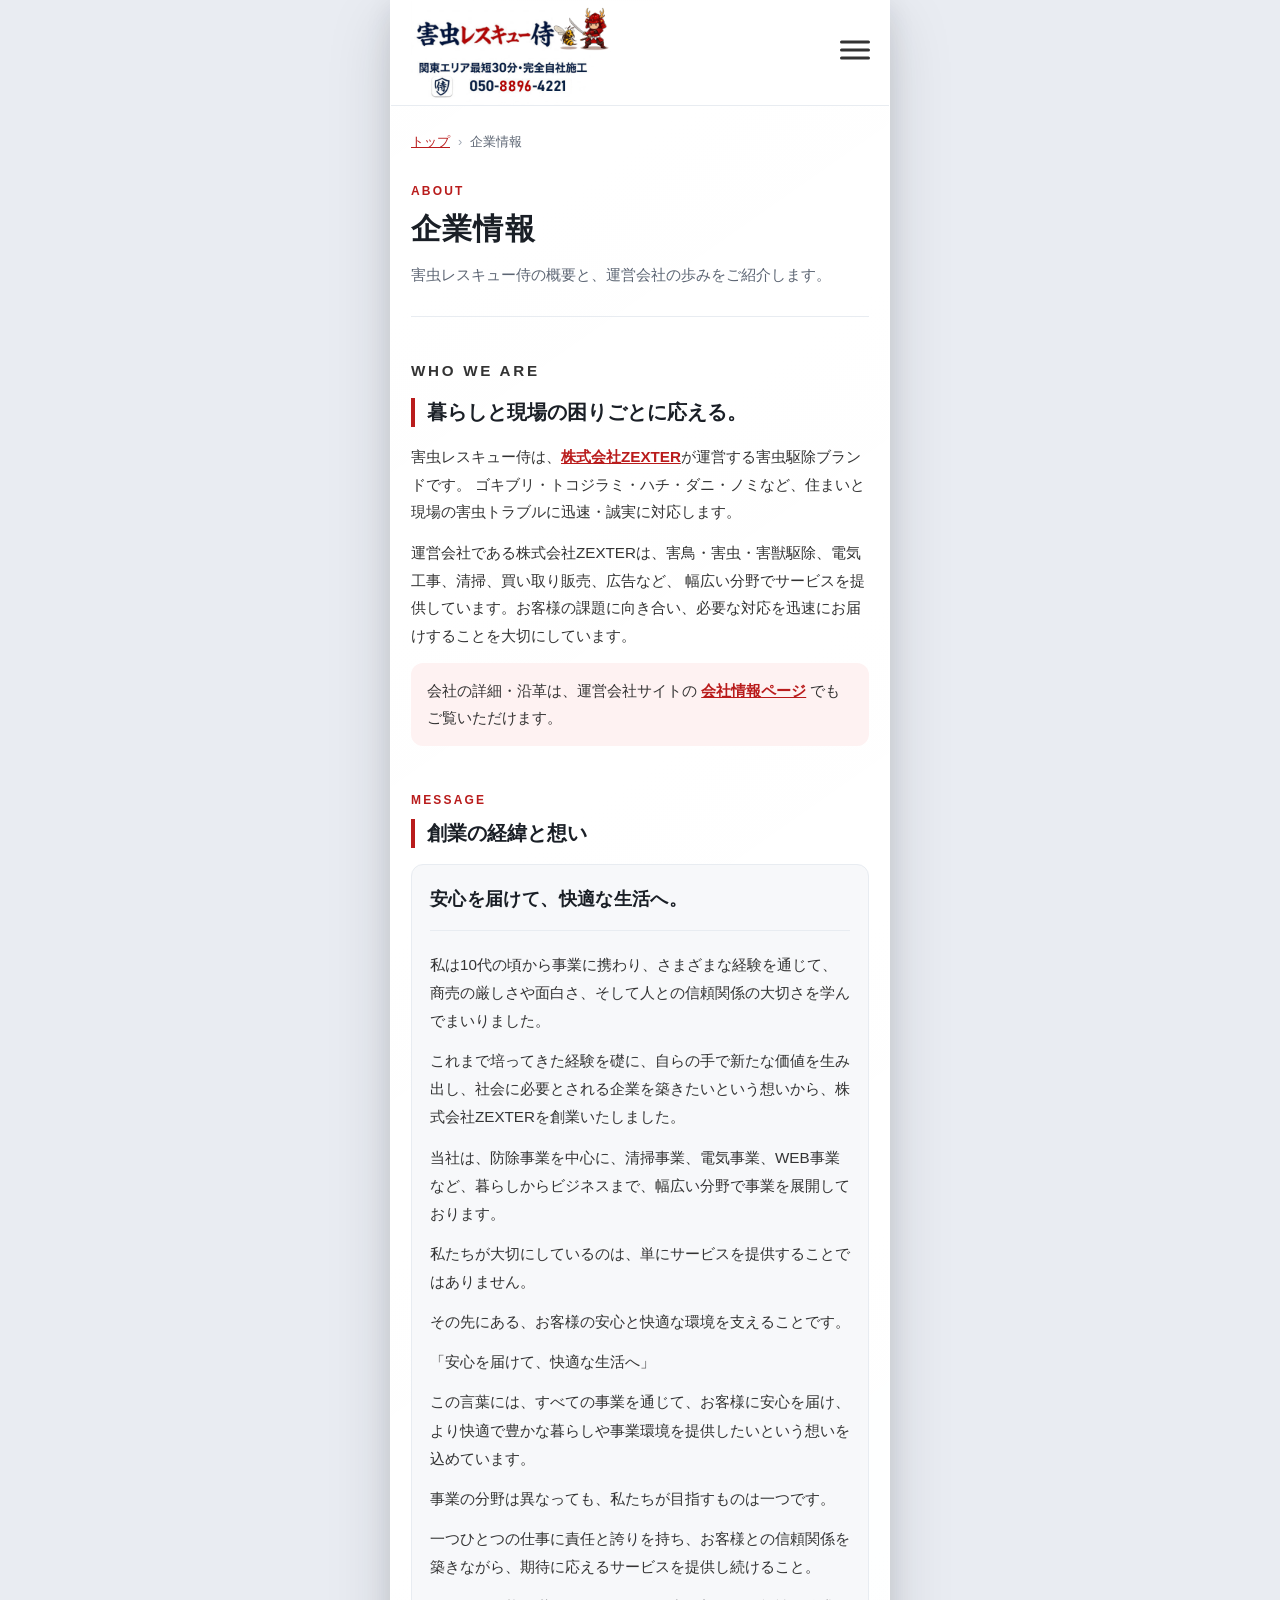
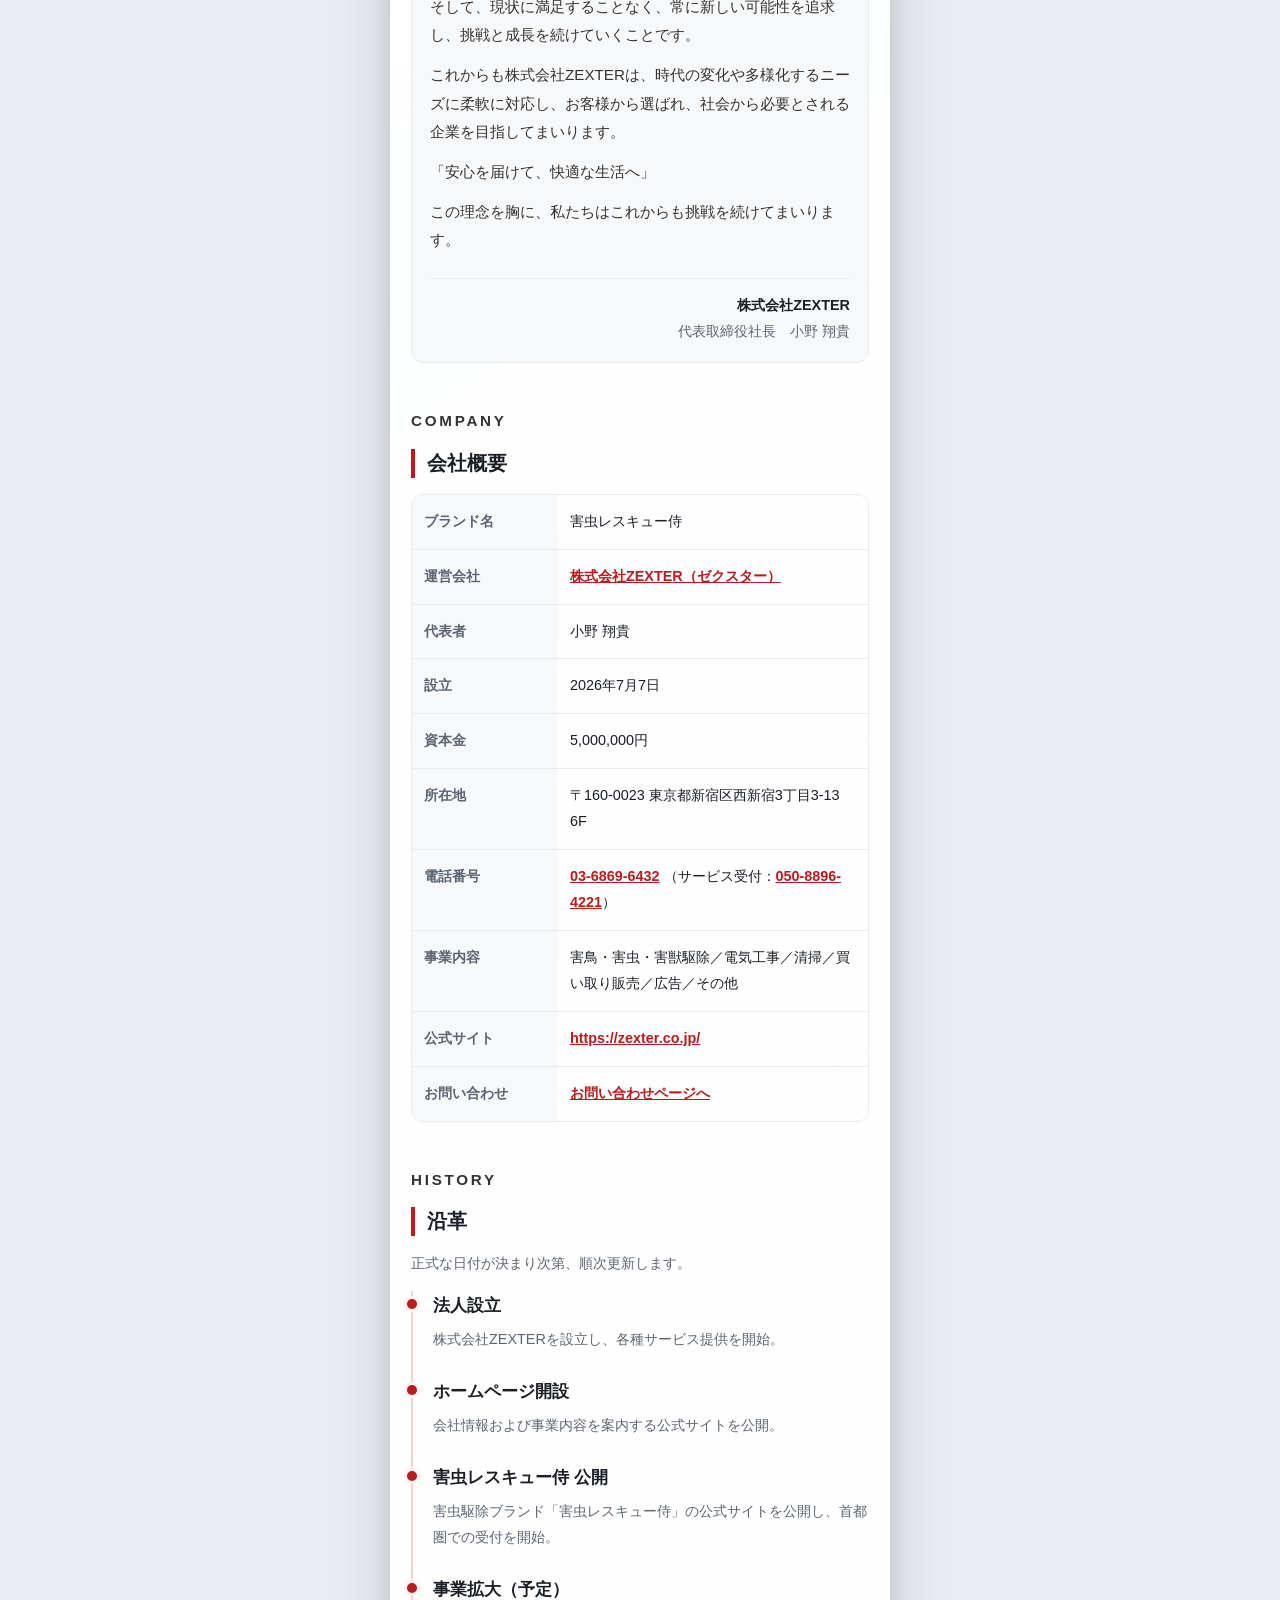
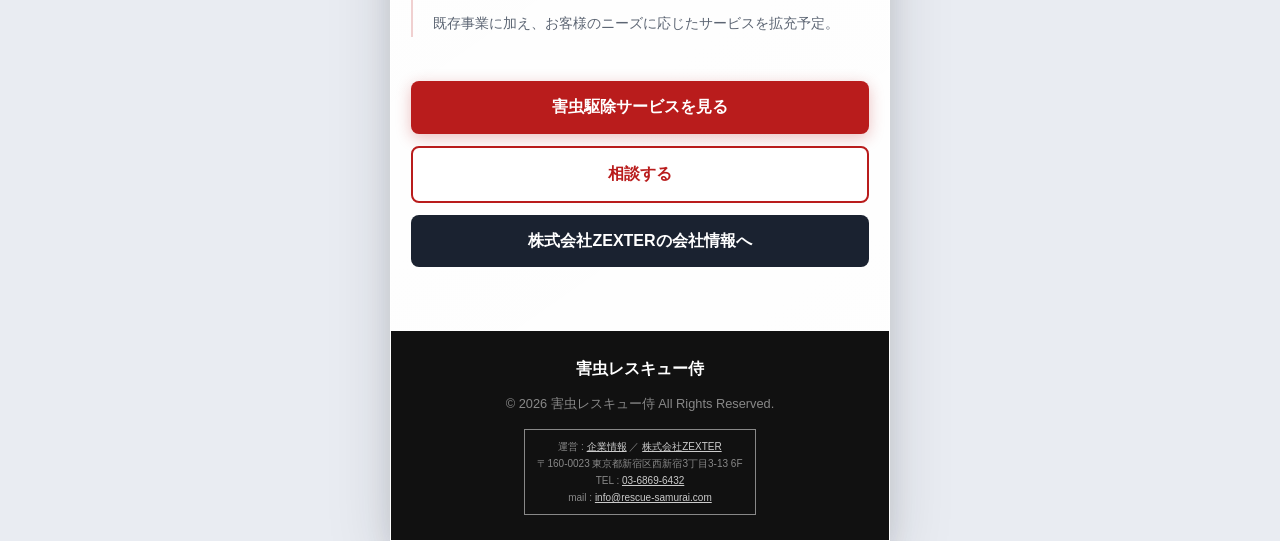
==== commit 63e16752: "創業の経緯と想いを追加" ====
--- a/company/index.html
+++ b/company/index.html
@@ -2,25 +2,34 @@
 <html lang="ja">
 
 <head>
+  <!-- Google Tag Manager -->
+  <script>(function (w, d, s, l, i) {
+      w[l] = w[l] || []; w[l].push({
+        'gtm.start':
+          new Date().getTime(), event: 'gtm.js'
+      }); var f = d.getElementsByTagName(s)[0],
+        j = d.createElement(s), dl = l != 'dataLayer' ? '&l=' + l : ''; j.async = true; j.src =
+          'https://www.googletagmanager.com/gtm.js?id=' + i + dl; f.parentNode.insertBefore(j, f);
+    })(window, document, 'script', 'dataLayer', 'GTM-P7HW3BTK');
+  </script>
+  <!-- End Google Tag Manager -->
+
   <meta charset="UTF-8">
   <meta name="viewport" content="width=device-width, initial-scale=1.0">
   <meta name="robots" content="index, follow, max-image-preview:large">
   <link rel="canonical" href="https://gaichu-rescue-samurai.com/company/">
   <title>企業情報｜害虫レスキュー侍（運営：株式会社ZEXTER）</title>
-  <meta name="description"
-    content="害虫レスキュー侍の企業情報。運営会社は株式会社ZEXTER。害虫駆除をはじめ、暮らしと現場の困りごとに応えるサービスを提供しています。">
+  <meta name="description" content="害虫レスキュー侍の企業情報。運営会社は株式会社ZEXTER。害虫駆除をはじめ、暮らしと現場の困りごとに応えるサービスを提供しています。">
   <meta property="og:type" content="website">
   <meta property="og:title" content="企業情報｜害虫レスキュー侍（運営：株式会社ZEXTER）">
-  <meta property="og:description"
-    content="害虫レスキュー侍の企業情報。運営会社は株式会社ZEXTER。害虫駆除をはじめ、暮らしと現場の困りごとに応えるサービスを提供しています。">
+  <meta property="og:description" content="害虫レスキュー侍の企業情報。運営会社は株式会社ZEXTER。害虫駆除をはじめ、暮らしと現場の困りごとに応えるサービスを提供しています。">
   <meta property="og:url" content="https://gaichu-rescue-samurai.com/company/">
   <meta property="og:image" content="https://gaichu-rescue-samurai.com/images/og-image.webp">
   <meta property="og:site_name" content="害虫レスキュー侍">
   <meta property="og:locale" content="ja_JP">
   <meta name="twitter:card" content="summary_large_image">
   <meta name="twitter:title" content="企業情報｜害虫レスキュー侍（運営：株式会社ZEXTER）">
-  <meta name="twitter:description"
-    content="害虫レスキュー侍の企業情報。運営会社は株式会社ZEXTER。害虫駆除をはじめ、暮らしと現場の困りごとに応えるサービスを提供しています。">
+  <meta name="twitter:description" content="害虫レスキュー侍の企業情報。運営会社は株式会社ZEXTER。害虫駆除をはじめ、暮らしと現場の困りごとに応えるサービスを提供しています。">
   <meta name="twitter:image" content="https://gaichu-rescue-samurai.com/images/og-image.webp">
   <meta name="format-detection" content="address=no">
   <link rel="icon" href="../images/favicon.ico?v=2.12" sizes="any">
@@ -30,7 +39,7 @@
   <meta name="google-site-verification" content="OtLzrXZd5GJf2v-4jgJWr7L1rKAwX-kP7MHfYGT4nus" />
 
   <link rel="stylesheet" href="company-css/destyle.css">
-  <link rel="stylesheet" href="company-css/company-style-min.css?ver=1.01">
+  <link rel="stylesheet" href="company-css/company-style-min.css?ver=1.89">
 
   <script type="application/ld+json">
 {
@@ -100,13 +109,19 @@
 </head>
 
 <body>
+  <!-- Google Tag Manager (noscript) -->
+  <noscript><iframe src="https://www.googletagmanager.com/ns.html?id=GTM-P7HW3BTK" height="0" width="0"
+      style="display:none;visibility:hidden">
+    </iframe></noscript>
+  <!-- End Google Tag Manager (noscript) -->
+
   <div class="page-shell">
     <header class="site-header">
       <div class="header-logo-area">
         <div class="logo">
           <a href="/" class="logo-main-link">
-            <img src="../images/logo-title.svg?v=1.05" alt="害虫レスキュー侍｜関東の害虫駆除・害虫対策（ゴキブリ・トコジラミ・ダニ・ノミ等）"
-              width="500" height="136" fetchpriority="high">
+            <img src="../images/logo-title.svg?v=1.05" alt="害虫レスキュー侍｜関東の害虫駆除・害虫対策（ゴキブリ・トコジラミ・ダニ・ノミ等）" width="500"
+              height="136" fetchpriority="high">
           </a>
           <a href="tel:050-8896-4221" class="logo-tel-link">
             <img src="../images/logo-subtitle.svg?v=1.05" alt="050-8896-4221に電話する" width="500" height="136"
@@ -181,6 +196,35 @@
         </p>
       </section>
 
+      <section class="company-section" id="message" aria-labelledby="message-heading">
+        <div class="container">
+          <span class="section-label">MESSAGE</span>
+          <h2 id="message-heading">創業の経緯と想い</h2>
+          <div class="company-message">
+            <p class="company-message-catch">安心を届けて、快適な生活へ。</p>
+            <div class="company-message-body">
+              <p>私は10代の頃から事業に携わり、さまざまな経験を通じて、商売の厳しさや面白さ、そして人との信頼関係の大切さを学んでまいりました。</p>
+              <p>これまで培ってきた経験を礎に、自らの手で新たな価値を生み出し、社会に必要とされる企業を築きたいという想いから、株式会社ZEXTERを創業いたしました。</p>
+              <p>当社は、防除事業を中心に、清掃事業、電気事業、WEB事業など、暮らしからビジネスまで、幅広い分野で事業を展開しております。</p>
+              <p>私たちが大切にしているのは、単にサービスを提供することではありません。</p>
+              <p>その先にある、お客様の安心と快適な環境を支えることです。</p>
+              <p>「安心を届けて、快適な生活へ」</p>
+              <p>この言葉には、すべての事業を通じて、お客様に安心を届け、より快適で豊かな暮らしや事業環境を提供したいという想いを込めています。</p>
+              <p>事業の分野は異なっても、私たちが目指すものは一つです。</p>
+              <p>一つひとつの仕事に責任と誇りを持ち、お客様との信頼関係を築きながら、期待に応えるサービスを提供し続けること。</p>
+              <p>そして、現状に満足することなく、常に新しい可能性を追求し、挑戦と成長を続けていくことです。</p>
+              <p>これからも株式会社ZEXTERは、時代の変化や多様化するニーズに柔軟に対応し、お客様から選ばれ、社会から必要とされる企業を目指してまいります。</p>
+              <p>「安心を届けて、快適な生活へ」</p>
+              <p>この理念を胸に、私たちはこれからも挑戦を続けてまいります。</p>
+            </div>
+            <p class="company-message-sign">
+              <span class="company-message-org">株式会社ZEXTER</span>
+              <span class="company-message-role">代表取締役社長　小野 翔貴</span>
+            </p>
+          </div>
+        </div>
+      </section>
+
       <section class="company-section" aria-labelledby="overview-heading">
         <p class="company-label">COMPANY</p>
         <h2 id="overview-heading">会社概要</h2>
@@ -266,7 +310,8 @@
       <section class="company-cta" aria-label="関連リンク">
         <a class="company-cta__link" href="/">害虫駆除サービスを見る</a>
         <a class="company-cta__link company-cta__link--outline" href="/#contact-form">相談する</a>
-        <a class="company-cta__link company-cta__link--zexter" href="https://zexter.co.jp/about.html">株式会社ZEXTERの会社情報へ</a>
+        <a class="company-cta__link company-cta__link--zexter"
+          href="https://zexter.co.jp/about.html">株式会社ZEXTERの会社情報へ</a>
       </section>
     </main>
 
@@ -291,4 +336,4 @@
   <script src="../js/script.js?ver=1.07" defer></script>
 </body>
 
-</html>
+</html>
--- a/company/company-css/company-style-min.css
+++ b/company/company-css/company-style-min.css
@@ -1 +1 @@
-:root{--page-bg: #e9ecf2;--surface: #ffffff;--text: #1a1f26;--text-muted: #5c6573;--brand: #b91c1c;--brand-dark: #991b1b;--brand-soft: #fef2f2;--dark: #1a2230;--line: #e8ecf1;--shadow: 0 4px 24px rgba(26, 31, 38, 0.12), 0 1px 3px rgba(26, 31, 38, 0.08);--radius: 12px;--font: "Hiragino Sans", "Hiragino Kaku Gothic ProN", "Noto Sans JP", "Yu Gothic UI", Meiryo, sans-serif;--site-header-height: 6.25rem}*,*::before,*::after{box-sizing: border-box}html{font-size: 16px;-webkit-text-size-adjust: 100%}body{margin: 0;font-family: var(--font);line-height: 1.65;color: var(--text);background-color: var(--page-bg)}.page-shell{max-width: 500px;margin: 0 auto;min-height: 100vh;background: var(--surface);box-shadow: var(--shadow);overflow-x: clip}@media (min-width: 501px){.page-shell{box-shadow: 0 20px 60px rgba(26, 31, 38, 0.15), 0 8px 24px rgba(26, 31, 38, 0.1);border: 1px solid rgba(255, 255, 255, 0.8);background: linear-gradient(145deg, var(--surface) 0%, rgba(255, 255, 255, 0.95) 100%)}}.container{max-width: 1000px;margin: 0 auto;padding: 0 20px}.site-header{display: flex;align-items: center;justify-content: space-between;background: var(--surface);border-bottom: 1px solid var(--line);position: sticky;top: 0;z-index: 20;padding: 0 56px 0 20px;min-height: var(--site-header-height);transition: transform 0.2s ease;will-change: transform}.site-header.is-hide{transform: translateY(-100%)}.site-header.is-open{transform: translateY(0) !important}.logo{font-weight: 800;font-size: 1.15rem;letter-spacing: 0.02em;color: var(--brand);display: flex;flex-direction: column;align-items: flex-start;gap: 0;margin: 0}.header-logo-area{flex: 1;min-width: 0}.logo-main-link,.logo-tel-link{display: block;flex-shrink: 0}.logo-main-link img{height: auto;display: block;max-width: 220px;width: 200px}.logo-tel-link{transition: transform 0.2s ease}.logo-tel-link:hover{transform: scale(1.05)}.logo-tel-link img{height: auto;display: block;width: 183px;margin-top: 0}.logo a:hover img{opacity: 0.7}.site-footer{padding: 25px 35px;background: #111;color: #888;text-align: center;display: flex;flex-direction: column}.footer-logo{color: #fff;font-weight: 900;margin-bottom: 10px}.operation-box{border: 1px solid #888;padding: 8px 12px;font-size: 10px;align-self: center;line-height: 1.7}.operation-box a{color: #ccc;text-decoration: underline}.copyright{font-size: 0.8rem;margin-bottom: 15px}.company-page{padding: 24px 20px 64px;line-height: 1.8}.breadcrumb ol{display: flex;flex-wrap: wrap;gap: 8px;list-style: none;margin: 0 0 28px;padding: 0;font-size: 0.8rem;color: var(--text-muted)}.breadcrumb li:not(:last-child)::after{content: "›";margin-left: 8px;color: #a0a8b4}.breadcrumb a{color: var(--brand);text-decoration: underline}.company-hero{margin-bottom: 40px;padding-bottom: 28px;border-bottom: 1px solid var(--line)}.company-eyebrow,.company-label{margin: 0 0 8px;font-size: 0.75rem;font-weight: 700;letter-spacing: 0.18em;color: var(--brand)}.company-hero h1{margin: 0 0 12px;font-size: 1.85rem;font-weight: 800;letter-spacing: 0.04em;line-height: 1.3}.company-hero__lead{margin: 0;color: var(--text-muted);font-size: 0.95rem}.company-section{margin-bottom: 44px}.company-section h2{margin: 0 0 16px;font-size: 1.25rem;font-weight: 800;line-height: 1.45;border-left: 4px solid var(--brand);padding-left: 12px}.company-section p{margin: 0 0 14px;font-size: 0.95rem;color: #333}.company-section a{color: var(--brand);text-decoration: underline;font-weight: 600}.company-note{background: var(--brand-soft);border-radius: var(--radius);padding: 14px 16px;margin-top: 8px !important}.company-table-wrap{overflow-x: auto;border: 1px solid var(--line);border-radius: var(--radius)}.company-table{width: 100%;border-collapse: collapse;font-size: 0.9rem}.company-table th,.company-table td{padding: 14px 12px;vertical-align: top;border-bottom: 1px solid var(--line);text-align: left}.company-table tr:last-child th,.company-table tr:last-child td{border-bottom: none}.company-table th{width: 32%;background: #f7f8fa;color: var(--text-muted);font-weight: 700;white-space: nowrap}.company-table td{color: var(--text)}.company-history-note{color: var(--text-muted) !important;font-size: 0.85rem !important}.history-list{list-style: none;margin: 0;padding: 0;border-left: 2px solid #f0d0d0}.history-list li{position: relative;padding: 0 0 24px 20px}.history-list li:last-child{padding-bottom: 0}.history-list li::before{content: "";position: absolute;left: -6px;top: 8px;width: 10px;height: 10px;border-radius: 50%;background: var(--brand);box-shadow: 0 0 0 3px var(--brand-soft)}.history-list h3{margin: 0 0 6px;font-size: 1.05rem;font-weight: 800}.history-list p{margin: 0;font-size: 0.9rem;color: var(--text-muted)}.company-cta{display: flex;flex-direction: column;gap: 12px;margin-top: 8px}.company-cta__link{display: flex;align-items: center;justify-content: center;min-height: 52px;padding: 12px 18px;border-radius: 8px;background: var(--brand);color: #fff !important;font-weight: 800;text-decoration: none !important;text-align: center;box-shadow: 0 4px 15px rgba(185, 28, 28, 0.28)}.company-cta__link--outline{background: #fff;color: var(--brand) !important;border: 2px solid var(--brand);box-shadow: none}.company-cta__link--zexter{background: var(--dark);box-shadow: none}.menu-btn{display: flex;flex-direction: column;justify-content: space-around;position: fixed;top: calc(var(--site-header-height) / 2);right: max(20px, calc(50% - 250px + 20px));transform: translateY(-50%);width: 30px;height: 25px;background: transparent;border: none;padding: 0;z-index: 10001;cursor: pointer;transition: transform 0.2s ease, top 0.3s ease-in-out, right 0.3s ease-in-out}.menu-btn.is-hide:not(.open){transform: translateY(calc(-50% - var(--site-header-height)))}.menu-btn span{display: block;width: 100%;height: 3px;background-color: #333;border-radius: 3px;transition: all 0.3s ease-in-out;position: relative}.menu-btn.open{top: 25px;right: max(25px, calc(50% - 250px + 25px));transform: none}.menu-btn.open span:nth-child(1){top: 8px;transform: rotate(45deg)}.menu-btn.open span:nth-child(2){opacity: 0;transform: translateX(-20px)}.menu-btn.open span:nth-child(3){top: -8px;transform: rotate(-45deg)}.nav-overlay{position: fixed;top: 0;left: 0;width: 100%;height: 100vh;height: 100dvh;background: rgba(0, 0, 0, 0.6);backdrop-filter: blur(2px);z-index: 9998;opacity: 0;visibility: hidden;pointer-events: none;transition: all 0.3s cubic-bezier(0.4, 0, 0.2, 1)}.nav-overlay.active{opacity: 1;visibility: visible;pointer-events: auto}.sp-nav{position: fixed;top: 0;right: 0;width: 320px;max-width: 85%;height: 100vh;height: 100dvh;background: #fff;z-index: 9999;transform: translate3d(100%, 0, 0);opacity: 0;visibility: hidden;pointer-events: none;transition: all 0.4s cubic-bezier(0.4, 0, 0.2, 1);overflow-y: auto;-webkit-overflow-scrolling: touch;box-shadow: none}.sp-nav.active{transform: translate3d(0, 0, 0);opacity: 1;visibility: visible;pointer-events: auto;box-shadow: -10px 0 30px rgba(0, 0, 0, 0.15)}.sp-nav::before{content: "MENU";display: block;padding: 25px;font-size: 0.8rem;letter-spacing: 0.2em;color: #999;border-bottom: 1px solid #eee}.sp-nav ul{list-style: none;padding: 0;margin: 0}.sp-nav li{border-bottom: 1px solid #f5f5f5;position: relative}.sp-nav a{display: flex;align-items: center;justify-content: space-between;padding: 20px 25px;text-decoration: none;color: #333;font-weight: bold;font-size: 1.05rem;min-height: 60px;transition: background-color 0.3s}.sp-nav a:active{background-color: #fff5f5}.sp-nav li::before{content: "";position: absolute;left: 0;top: 0;width: 4px;height: 100%;background: #b32d2d;opacity: 0;transition: opacity 0.3s}.sp-nav li:hover::before,.has-child.active::before{opacity: 1}.sp-nav a::after{content: "〉";color: #b32d2d;font-size: 0.9rem;font-weight: bold}.has-child > .parent-link::after{content: "＋";color: #b32d2d;font-size: 1.1rem;font-weight: bold;transition: transform 0.3s, color 0.3s}.has-child.active > .sub-menu{display: block}.has-child.active > .parent-link::after{transform: rotate(45deg);color: #333}.sub-menu{display: none;background: #f2f2f2;padding: 5px 0}.sub-menu a{padding: 15px 25px 15px 45px;font-weight: normal;font-size: 0.95rem;color: #555;min-height: 45px}.sub-menu a::after{content: "〉";color: #ccc}.sp-nav .sp-nav-cta{background: #b32d2d;color: #fff;margin: 20px 25px;padding: 18px;border-radius: 6px;display: flex;justify-content: center;align-items: center;font-size: 1.15rem;box-shadow: 0 4px 15px rgba(179, 45, 45, 0.4)}.sp-nav .sp-nav-cta::after{display: none}.sp-nav > ul > li:last-child a::after,.sp-nav > ul > li:last-child::before{display: none}body.menu-open{position: fixed;top: 0;left: 0;width: 100%;overflow: hidden}.pc-nav-list{display: none !important}+:root{--page-bg:#e9ecf2;--surface:#ffffff;--text:#1a1f26;--text-muted:#5c6573;--brand:#b91c1c;--brand-dark:#991b1b;--brand-soft:#fef2f2;--dark:#1a2230;--line:#e8ecf1;--shadow:0 4px 24px rgba(26, 31, 38, 0.12), 0 1px 3px rgba(26, 31, 38, 0.08);--radius:12px;--font:"Hiragino Sans", "Hiragino Kaku Gothic ProN", "Noto Sans JP", "Yu Gothic UI", Meiryo, sans-serif;--site-header-height:6.25rem}*, *::before, *::after{box-sizing:border-box}html{font-size:16px;-webkit-text-size-adjust:100%}body{margin:0;font-family:var(--font);line-height:1.65;color:var(--text);background-color:var(--page-bg)}.page-shell{max-width:500px;margin:0 auto;min-height:100vh;background:var(--surface);box-shadow:var(--shadow);overflow-x:clip}@media (min-width:501px){.page-shell{box-shadow:0 20px 60px rgba(26, 31, 38, 0.15), 0 8px 24px rgba(26, 31, 38, 0.1);border:1px solid rgba(255, 255, 255, 0.8);background:linear-gradient(145deg, var(--surface) 0%, rgba(255, 255, 255, 0.95) 100%)}}.container{max-width:1000px;margin:0 auto;padding:0 20px}.site-header{display:flex;align-items:center;justify-content:space-between;background:var(--surface);border-bottom:1px solid var(--line);position:sticky;top:0;z-index:20;padding:0 56px 0 20px;min-height:var(--site-header-height);transition:transform 0.2s ease;will-change:transform}.site-header.is-hide{transform:translateY(-100%)}.site-header.is-open{transform:translateY(0) !important}.logo{font-weight:800;font-size:1.15rem;letter-spacing:0.02em;color:var(--brand);display:flex;flex-direction:column;align-items:flex-start;gap:0;margin:0}.header-logo-area{flex:1;min-width:0}.logo-main-link, .logo-tel-link{display:block;flex-shrink:0}.logo-main-link img{height:auto;display:block;max-width:220px;width:200px}.logo-tel-link{transition:transform 0.2s ease}.logo-tel-link:hover{transform:scale(1.05)}.logo-tel-link img{height:auto;display:block;width:183px;margin-top:0}.logo a:hover img{opacity:0.7}.site-footer{padding:25px 35px;background:#111;color:#888;text-align:center;display:flex;flex-direction:column}.footer-logo{color:#fff;font-weight:900;margin-bottom:10px}.operation-box{border:1px solid #888;padding:8px 12px;font-size:10px;align-self:center;line-height:1.7}.operation-box a{color:#ccc;text-decoration:underline}.copyright{font-size:0.8rem;margin-bottom:15px}.company-page{padding:24px 20px 64px;line-height:1.8}.breadcrumb ol{display:flex;flex-wrap:wrap;gap:8px;list-style:none;margin:0 0 28px;padding:0;font-size:0.8rem;color:var(--text-muted)}.breadcrumb li:not(:last-child)::after{content:"›";margin-left:8px;color:#a0a8b4}.breadcrumb a{color:var(--brand);text-decoration:underline}.company-hero{margin-bottom:40px;padding-bottom:28px;border-bottom:1px solid var(--line)}.company-eyebrow, .company-label, .section-label{display:block;margin:0 0 8px;font-size:0.75rem;font-weight:700;letter-spacing:0.18em;color:var(--brand)}.company-hero h1{margin:0 0 12px;font-size:1.85rem;font-weight:800;letter-spacing:0.04em;line-height:1.3}.company-hero__lead{margin:0;color:var(--text-muted);font-size:0.95rem}.company-section{margin-bottom:44px}.company-section .container{max-width:none;padding:0}.company-section h2{margin:0 0 16px;font-size:1.25rem;font-weight:800;line-height:1.45;border-left:4px solid var(--brand);padding-left:12px}.company-section p{margin:0 0 14px;font-size:0.95rem;color:#333}.company-section a{color:var(--brand);text-decoration:underline;font-weight:600}.company-note{background:var(--brand-soft);border-radius:var(--radius);padding:14px 16px;margin-top:8px !important}.company-message{margin-top:8px;padding:20px 18px;background:#f7f8fa;border:1px solid var(--line);border-radius:var(--radius)}.company-message-catch{margin:0 0 20px !important;font-size:1.15rem !important;font-weight:800;line-height:1.55;color:var(--text) !important;letter-spacing:0.02em;padding-bottom:16px;border-bottom:1px solid var(--line)}.company-message-body p{margin:0 0 12px;font-size:0.95rem;color:#333;line-height:1.85}.company-message-body p:last-child{margin-bottom:0}.company-message-sign{display:flex;flex-direction:column;align-items:flex-end;gap:4px;margin:24px 0 0 !important;padding-top:16px;border-top:1px solid var(--line);text-align:right}.company-message-org, .company-message-role{display:block;font-size:0.9rem;color:var(--text);line-height:1.5}.company-message-org{font-weight:700}.company-message-role{color:var(--text-muted)}.company-table-wrap{overflow-x:auto;border:1px solid var(--line);border-radius:var(--radius)}.company-table{width:100%;border-collapse:collapse;font-size:0.9rem}.company-table th, .company-table td{padding:14px 12px;vertical-align:top;border-bottom:1px solid var(--line);text-align:left}.company-table tr:last-child th, .company-table tr:last-child td{border-bottom:none}.company-table th{width:32%;background:#f7f8fa;color:var(--text-muted);font-weight:700;white-space:nowrap}.company-table td{color:var(--text)}.company-history-note{color:var(--text-muted) !important;font-size:0.85rem !important}.history-list{list-style:none;margin:0;padding:0;border-left:2px solid #f0d0d0}.history-list li{position:relative;padding:0 0 24px 20px}.history-list li:last-child{padding-bottom:0}.history-list li::before{content:"";position:absolute;left:-6px;top:8px;width:10px;height:10px;border-radius:50%;background:var(--brand);box-shadow:0 0 0 3px var(--brand-soft)}.history-list h3{margin:0 0 6px;font-size:1.05rem;font-weight:800}.history-list p{margin:0;font-size:0.9rem;color:var(--text-muted)}.company-cta{display:flex;flex-direction:column;gap:12px;margin-top:8px}.company-cta__link{display:flex;align-items:center;justify-content:center;min-height:52px;padding:12px 18px;border-radius:8px;background:var(--brand);color:#fff !important;font-weight:800;text-decoration:none !important;text-align:center;box-shadow:0 4px 15px rgba(185, 28, 28, 0.28)}.company-cta__link--outline{background:#fff;color:var(--brand) !important;border:2px solid var(--brand);box-shadow:none}.company-cta__link--zexter{background:var(--dark);box-shadow:none}.menu-btn{display:flex;flex-direction:column;justify-content:space-around;position:fixed;top:calc(var(--site-header-height) / 2);right:max(20px, calc(50% - 250px + 20px));transform:translateY(-50%);width:30px;height:25px;background:transparent;border:none;padding:0;z-index:10001;cursor:pointer;transition:transform 0.2s ease, top 0.3s ease-in-out, right 0.3s ease-in-out}.menu-btn.is-hide:not(.open){transform:translateY(calc(-50% - var(--site-header-height)))}.menu-btn span{display:block;width:100%;height:3px;background-color:#333;border-radius:3px;transition:all 0.3s ease-in-out;position:relative}.menu-btn.open{top:25px;right:max(25px, calc(50% - 250px + 25px));transform:none}.menu-btn.open span:nth-child(1){top:8px;transform:rotate(45deg)}.menu-btn.open span:nth-child(2){opacity:0;transform:translateX(-20px)}.menu-btn.open span:nth-child(3){top:-8px;transform:rotate(-45deg)}.nav-overlay{position:fixed;top:0;left:0;width:100%;height:100vh;height:100dvh;background:rgba(0, 0, 0, 0.6);backdrop-filter:blur(2px);z-index:9998;opacity:0;visibility:hidden;pointer-events:none;transition:all 0.3s cubic-bezier(0.4, 0, 0.2, 1)}.nav-overlay.active{opacity:1;visibility:visible;pointer-events:auto}.sp-nav{position:fixed;top:0;right:0;width:320px;max-width:85%;height:100vh;height:100dvh;background:#fff;z-index:9999;transform:translate3d(100%, 0, 0);opacity:0;visibility:hidden;pointer-events:none;transition:all 0.4s cubic-bezier(0.4, 0, 0.2, 1);overflow-y:auto;-webkit-overflow-scrolling:touch;box-shadow:none}.sp-nav.active{transform:translate3d(0, 0, 0);opacity:1;visibility:visible;pointer-events:auto;box-shadow:-10px 0 30px rgba(0, 0, 0, 0.15)}.sp-nav::before{content:"MENU";display:block;padding:25px;font-size:0.8rem;letter-spacing:0.2em;color:#999;border-bottom:1px solid #eee}.sp-nav ul{list-style:none;padding:0;margin:0}.sp-nav li{border-bottom:1px solid #f5f5f5;position:relative}.sp-nav a{display:flex;align-items:center;justify-content:space-between;padding:20px 25px;text-decoration:none;color:#333;font-weight:bold;font-size:1.05rem;min-height:60px;transition:background-color 0.3s}.sp-nav a:active{background-color:#fff5f5}.sp-nav li::before{content:"";position:absolute;left:0;top:0;width:4px;height:100%;background:#b32d2d;opacity:0;transition:opacity 0.3s}.sp-nav li:hover::before, .has-child.active::before{opacity:1}.sp-nav a::after{content:"〉";color:#b32d2d;font-size:0.9rem;font-weight:bold}.has-child > .parent-link::after{content:"＋";color:#b32d2d;font-size:1.1rem;font-weight:bold;transition:transform 0.3s, color 0.3s}.has-child.active > .sub-menu{display:block}.has-child.active > .parent-link::after{transform:rotate(45deg);color:#333}.sub-menu{display:none;background:#f2f2f2;padding:5px 0}.sub-menu a{padding:15px 25px 15px 45px;font-weight:normal;font-size:0.95rem;color:#555;min-height:45px}.sub-menu a::after{content:"〉";color:#ccc}.sp-nav .sp-nav-cta{background:#b32d2d;color:#fff;margin:20px 25px;padding:18px;border-radius:6px;display:flex;justify-content:center;align-items:center;font-size:1.15rem;box-shadow:0 4px 15px rgba(179, 45, 45, 0.4)}.sp-nav .sp-nav-cta::after{display:none}.sp-nav > ul > li:last-child a::after, .sp-nav > ul > li:last-child::before{display:none}body.menu-open{position:fixed;top:0;left:0;width:100%;overflow:hidden}.pc-nav-list{display:none !important}
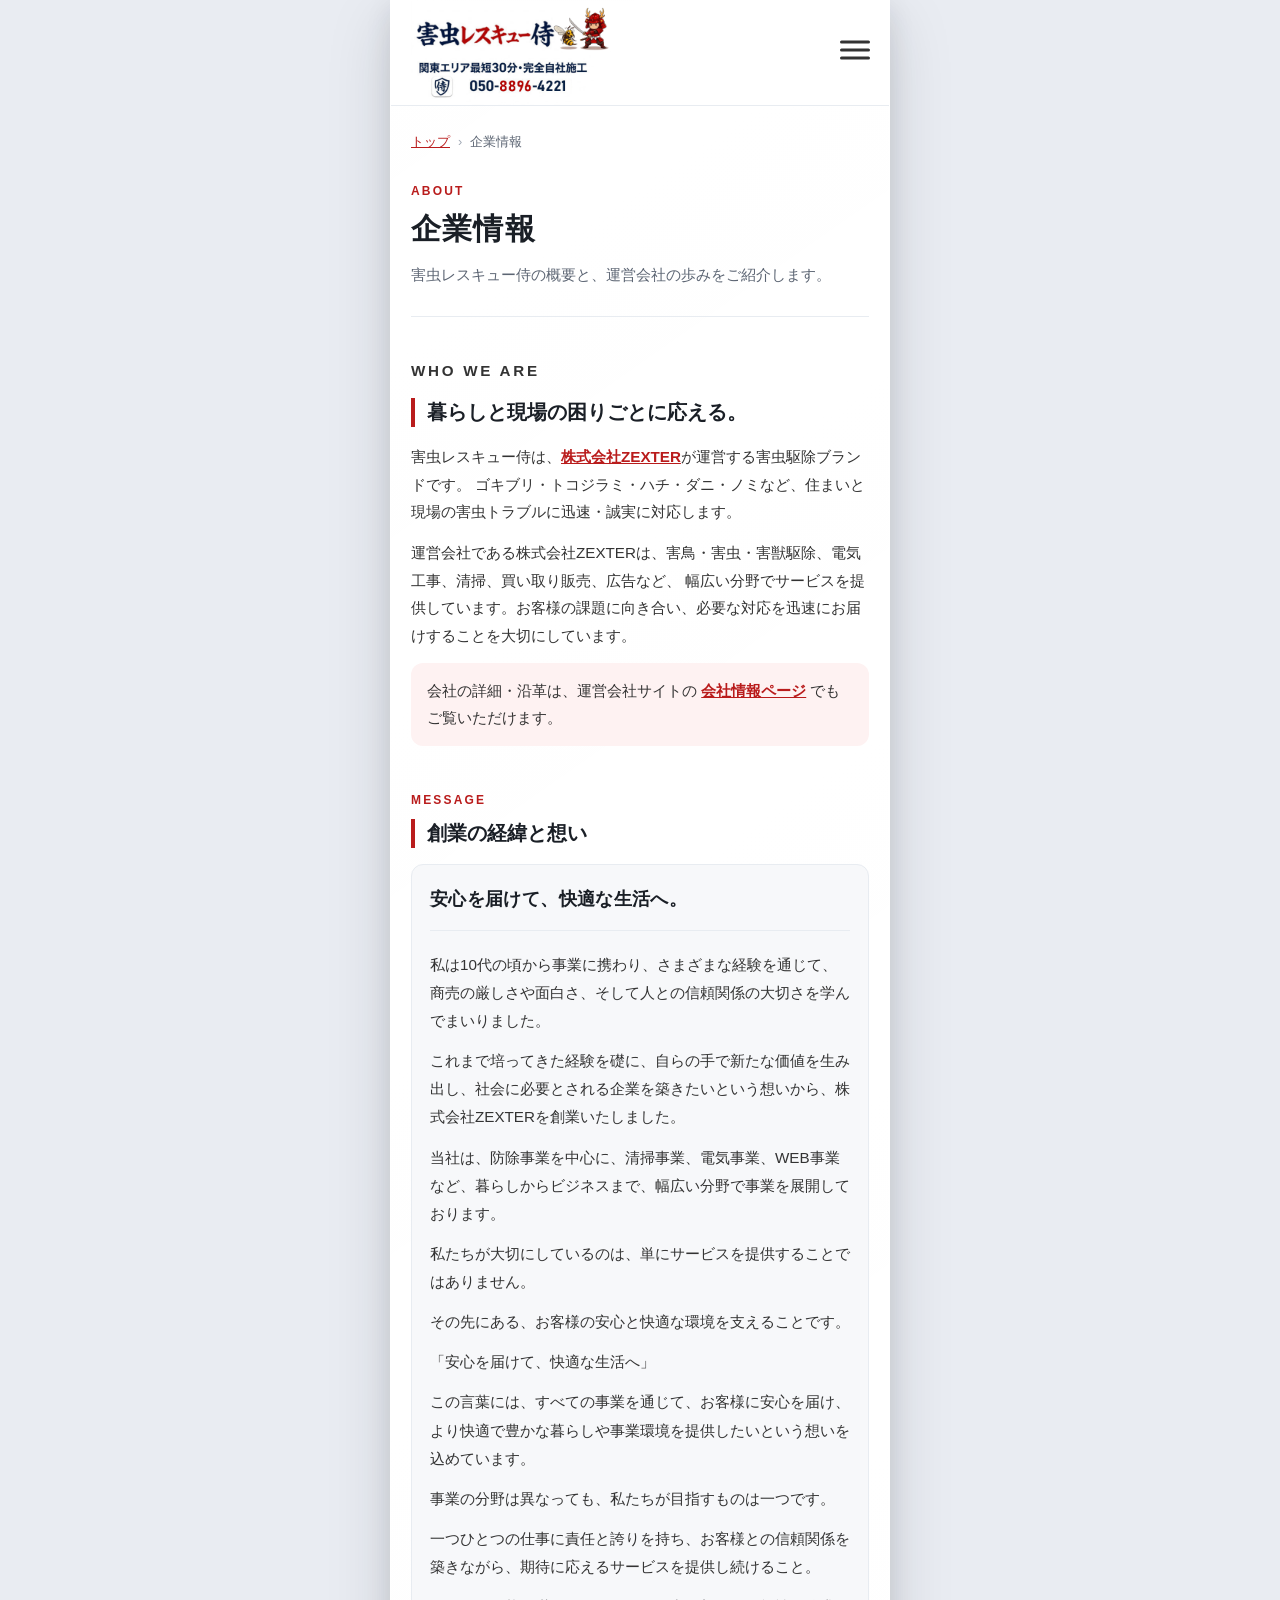
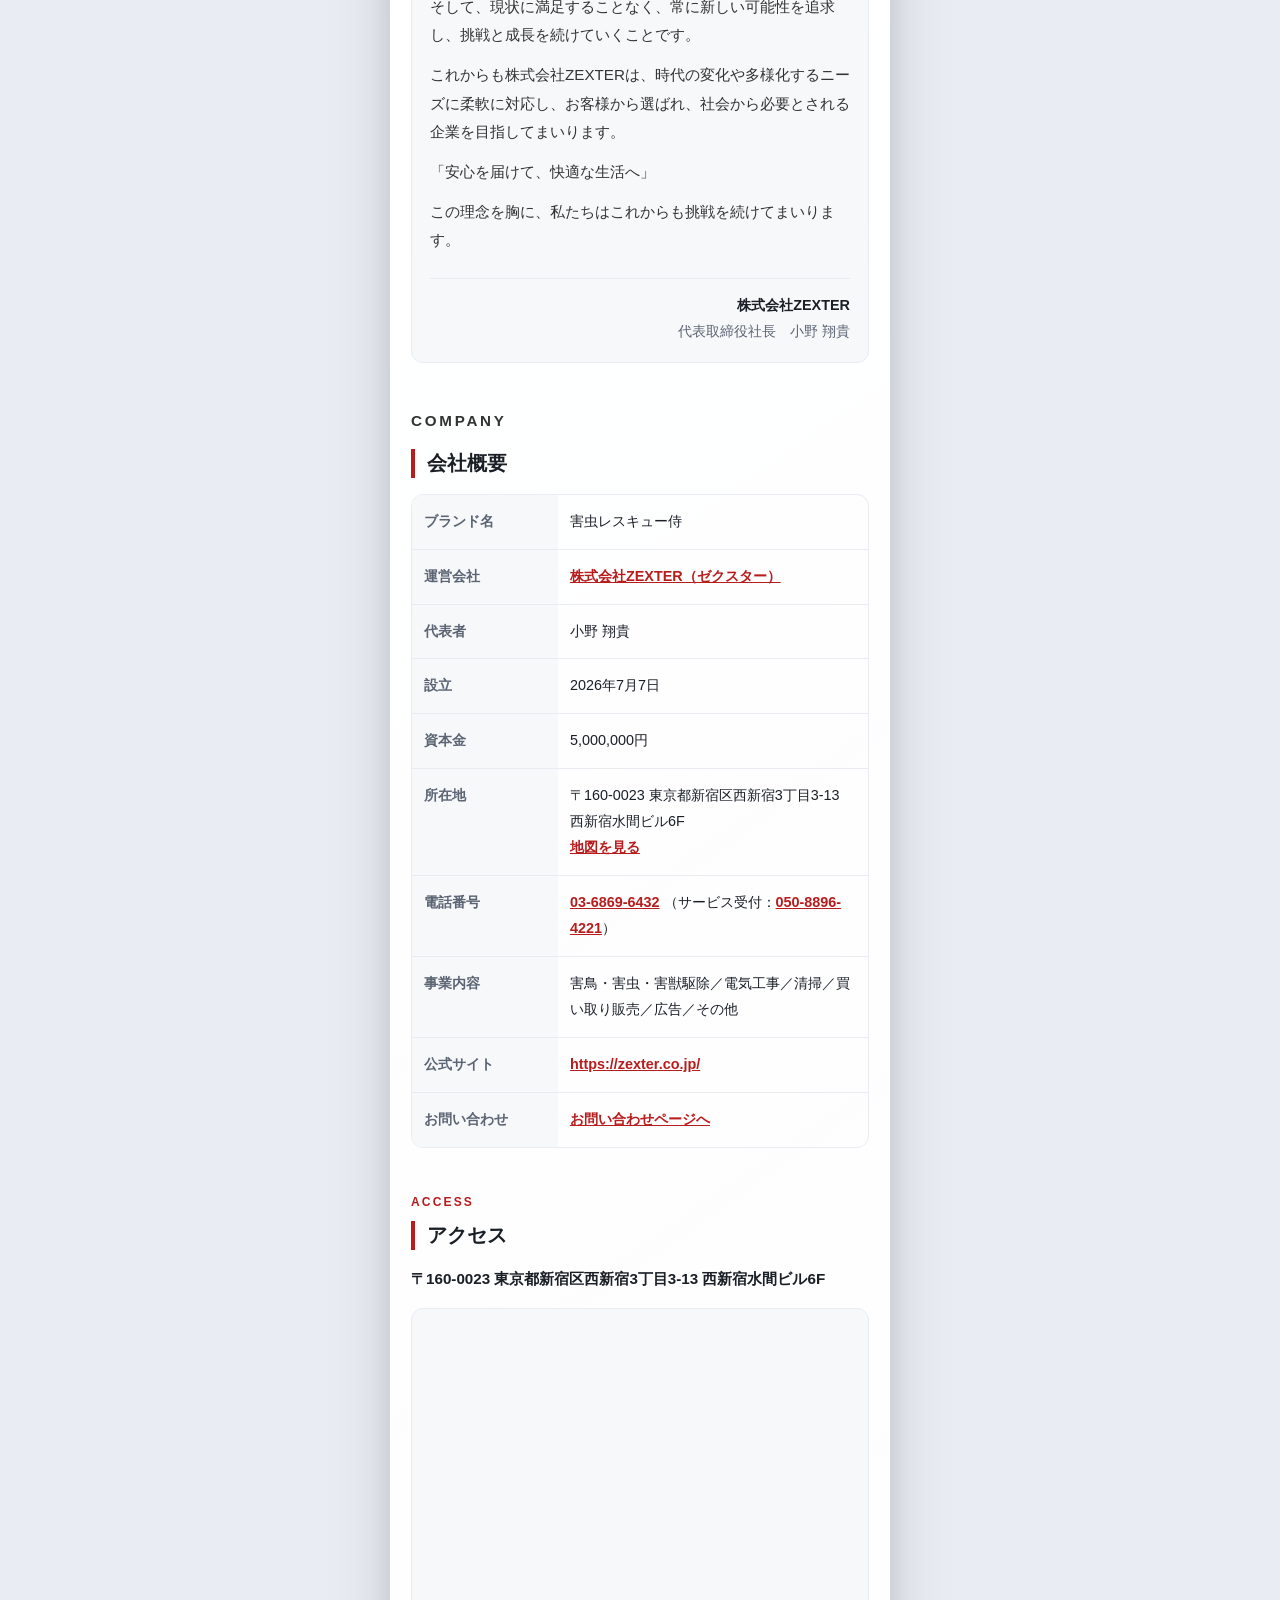
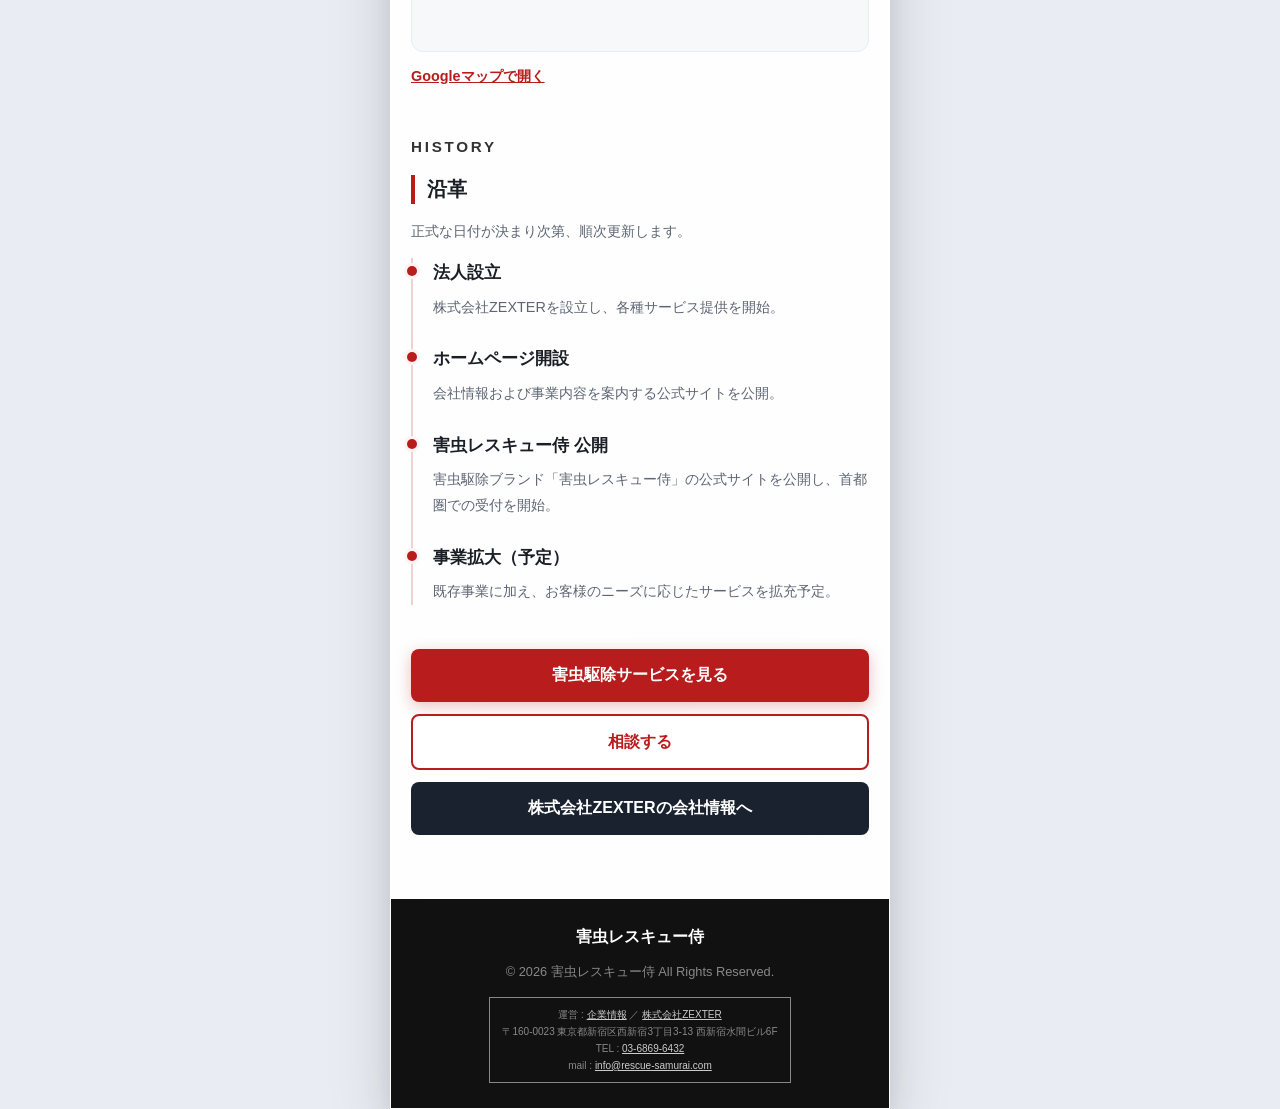
==== commit fdee58dd: "googlemap追加" ====
--- a/company/index.html
+++ b/company/index.html
@@ -39,7 +39,7 @@
   <meta name="google-site-verification" content="OtLzrXZd5GJf2v-4jgJWr7L1rKAwX-kP7MHfYGT4nus" />
 
   <link rel="stylesheet" href="company-css/destyle.css">
-  <link rel="stylesheet" href="company-css/company-style-min.css?ver=1.89">
+  <link rel="stylesheet" href="company-css/company-style-min.css?ver=1.90">
 
   <script type="application/ld+json">
 {
@@ -91,11 +91,17 @@
       "email": "info@rescue-samurai.com",
       "address": {
         "@type": "PostalAddress",
-        "streetAddress": "西新宿3丁目3-13 6F",
+        "streetAddress": "西新宿3丁目3-13 西新宿水間ビル6F",
         "addressLocality": "新宿区",
         "addressRegion": "東京都",
         "postalCode": "160-0023",
         "addressCountry": "JP"
+      },
+      "hasMap": "https://www.google.com/maps/search/?api=1&query=%E6%9D%B1%E4%BA%AC%E9%83%BD%E6%96%B0%E5%AE%BF%E5%8C%BA%E8%A5%BF%E6%96%B0%E5%AE%BF3%E4%B8%81%E7%9B%AE3-13+%E8%A5%BF%E6%96%B0%E5%AE%BF%E6%B0%B4%E9%96%93%E3%83%93%E3%83%AB",
+      "geo": {
+        "@type": "GeoCoordinates",
+        "latitude": 35.685886,
+        "longitude": 139.692924
       },
       "sameAs": [
         "https://zexter.co.jp/",
@@ -255,7 +261,9 @@
               </tr>
               <tr>
                 <th scope="row">所在地</th>
-                <td>〒160-0023 東京都新宿区西新宿3丁目3-13 6F</td>
+                <td>〒160-0023 東京都新宿区西新宿3丁目3-13 西新宿水間ビル6F<br>
+                  <a href="#access">地図を見る</a>
+                </td>
               </tr>
               <tr>
                 <th scope="row">電話番号</th>
@@ -280,6 +288,25 @@
               </tr>
             </tbody>
           </table>
+        </div>
+      </section>
+
+
+      <section class="company-section" id="access" aria-labelledby="access-heading">
+        <div class="container">
+          <span class="section-label">ACCESS</span>
+          <h2 id="access-heading">アクセス</h2>
+          <p class="company-access-address">〒160-0023 東京都新宿区西新宿3丁目3-13 西新宿水間ビル6F</p>
+          <div class="company-map">
+            <iframe title="株式会社ZEXTER（西新宿水間ビル）の地図"
+              src="https://maps.google.com/maps?q=%E6%9D%B1%E4%BA%AC%E9%83%BD%E6%96%B0%E5%AE%BF%E5%8C%BA%E8%A5%BF%E6%96%B0%E5%AE%BF3%E4%B8%81%E7%9B%AE3-13+%E8%A5%BF%E6%96%B0%E5%AE%BF%E6%B0%B4%E9%96%93%E3%83%93%E3%83%AB&hl=ja&z=17&output=embed"
+              width="600" height="450" allowfullscreen loading="lazy"
+              referrerpolicy="no-referrer-when-downgrade"></iframe>
+          </div>
+          <p class="company-map-link">
+            <a href="https://www.google.com/maps/search/?api=1&query=%E6%9D%B1%E4%BA%AC%E9%83%BD%E6%96%B0%E5%AE%BF%E5%8C%BA%E8%A5%BF%E6%96%B0%E5%AE%BF3%E4%B8%81%E7%9B%AE3-13+%E8%A5%BF%E6%96%B0%E5%AE%BF%E6%B0%B4%E9%96%93%E3%83%93%E3%83%AB"
+              rel="noopener noreferrer" target="_blank">Googleマップで開く</a>
+          </p>
         </div>
       </section>
 
@@ -327,7 +354,7 @@
           ／
           <a href="https://zexter.co.jp/about.html">株式会社ZEXTER</a>
         </p>
-        <p>〒160-0023 東京都新宿区西新宿3丁目3-13 6F</p>
+        <p>〒160-0023 東京都新宿区西新宿3丁目3-13 西新宿水間ビル6F</p>
         <p>TEL : <a href="tel:03-6869-6432">03-6869-6432</a></p>
         <p>mail : <a href="mailto:info@rescue-samurai.com">info@rescue-samurai.com</a></p>
       </div>
--- a/company/company-css/company-style-min.css
+++ b/company/company-css/company-style-min.css
@@ -1 +1 @@
-:root{--page-bg:#e9ecf2;--surface:#ffffff;--text:#1a1f26;--text-muted:#5c6573;--brand:#b91c1c;--brand-dark:#991b1b;--brand-soft:#fef2f2;--dark:#1a2230;--line:#e8ecf1;--shadow:0 4px 24px rgba(26, 31, 38, 0.12), 0 1px 3px rgba(26, 31, 38, 0.08);--radius:12px;--font:"Hiragino Sans", "Hiragino Kaku Gothic ProN", "Noto Sans JP", "Yu Gothic UI", Meiryo, sans-serif;--site-header-height:6.25rem}*, *::before, *::after{box-sizing:border-box}html{font-size:16px;-webkit-text-size-adjust:100%}body{margin:0;font-family:var(--font);line-height:1.65;color:var(--text);background-color:var(--page-bg)}.page-shell{max-width:500px;margin:0 auto;min-height:100vh;background:var(--surface);box-shadow:var(--shadow);overflow-x:clip}@media (min-width:501px){.page-shell{box-shadow:0 20px 60px rgba(26, 31, 38, 0.15), 0 8px 24px rgba(26, 31, 38, 0.1);border:1px solid rgba(255, 255, 255, 0.8);background:linear-gradient(145deg, var(--surface) 0%, rgba(255, 255, 255, 0.95) 100%)}}.container{max-width:1000px;margin:0 auto;padding:0 20px}.site-header{display:flex;align-items:center;justify-content:space-between;background:var(--surface);border-bottom:1px solid var(--line);position:sticky;top:0;z-index:20;padding:0 56px 0 20px;min-height:var(--site-header-height);transition:transform 0.2s ease;will-change:transform}.site-header.is-hide{transform:translateY(-100%)}.site-header.is-open{transform:translateY(0) !important}.logo{font-weight:800;font-size:1.15rem;letter-spacing:0.02em;color:var(--brand);display:flex;flex-direction:column;align-items:flex-start;gap:0;margin:0}.header-logo-area{flex:1;min-width:0}.logo-main-link, .logo-tel-link{display:block;flex-shrink:0}.logo-main-link img{height:auto;display:block;max-width:220px;width:200px}.logo-tel-link{transition:transform 0.2s ease}.logo-tel-link:hover{transform:scale(1.05)}.logo-tel-link img{height:auto;display:block;width:183px;margin-top:0}.logo a:hover img{opacity:0.7}.site-footer{padding:25px 35px;background:#111;color:#888;text-align:center;display:flex;flex-direction:column}.footer-logo{color:#fff;font-weight:900;margin-bottom:10px}.operation-box{border:1px solid #888;padding:8px 12px;font-size:10px;align-self:center;line-height:1.7}.operation-box a{color:#ccc;text-decoration:underline}.copyright{font-size:0.8rem;margin-bottom:15px}.company-page{padding:24px 20px 64px;line-height:1.8}.breadcrumb ol{display:flex;flex-wrap:wrap;gap:8px;list-style:none;margin:0 0 28px;padding:0;font-size:0.8rem;color:var(--text-muted)}.breadcrumb li:not(:last-child)::after{content:"›";margin-left:8px;color:#a0a8b4}.breadcrumb a{color:var(--brand);text-decoration:underline}.company-hero{margin-bottom:40px;padding-bottom:28px;border-bottom:1px solid var(--line)}.company-eyebrow, .company-label, .section-label{display:block;margin:0 0 8px;font-size:0.75rem;font-weight:700;letter-spacing:0.18em;color:var(--brand)}.company-hero h1{margin:0 0 12px;font-size:1.85rem;font-weight:800;letter-spacing:0.04em;line-height:1.3}.company-hero__lead{margin:0;color:var(--text-muted);font-size:0.95rem}.company-section{margin-bottom:44px}.company-section .container{max-width:none;padding:0}.company-section h2{margin:0 0 16px;font-size:1.25rem;font-weight:800;line-height:1.45;border-left:4px solid var(--brand);padding-left:12px}.company-section p{margin:0 0 14px;font-size:0.95rem;color:#333}.company-section a{color:var(--brand);text-decoration:underline;font-weight:600}.company-note{background:var(--brand-soft);border-radius:var(--radius);padding:14px 16px;margin-top:8px !important}.company-message{margin-top:8px;padding:20px 18px;background:#f7f8fa;border:1px solid var(--line);border-radius:var(--radius)}.company-message-catch{margin:0 0 20px !important;font-size:1.15rem !important;font-weight:800;line-height:1.55;color:var(--text) !important;letter-spacing:0.02em;padding-bottom:16px;border-bottom:1px solid var(--line)}.company-message-body p{margin:0 0 12px;font-size:0.95rem;color:#333;line-height:1.85}.company-message-body p:last-child{margin-bottom:0}.company-message-sign{display:flex;flex-direction:column;align-items:flex-end;gap:4px;margin:24px 0 0 !important;padding-top:16px;border-top:1px solid var(--line);text-align:right}.company-message-org, .company-message-role{display:block;font-size:0.9rem;color:var(--text);line-height:1.5}.company-message-org{font-weight:700}.company-message-role{color:var(--text-muted)}.company-table-wrap{overflow-x:auto;border:1px solid var(--line);border-radius:var(--radius)}.company-table{width:100%;border-collapse:collapse;font-size:0.9rem}.company-table th, .company-table td{padding:14px 12px;vertical-align:top;border-bottom:1px solid var(--line);text-align:left}.company-table tr:last-child th, .company-table tr:last-child td{border-bottom:none}.company-table th{width:32%;background:#f7f8fa;color:var(--text-muted);font-weight:700;white-space:nowrap}.company-table td{color:var(--text)}.company-history-note{color:var(--text-muted) !important;font-size:0.85rem !important}.history-list{list-style:none;margin:0;padding:0;border-left:2px solid #f0d0d0}.history-list li{position:relative;padding:0 0 24px 20px}.history-list li:last-child{padding-bottom:0}.history-list li::before{content:"";position:absolute;left:-6px;top:8px;width:10px;height:10px;border-radius:50%;background:var(--brand);box-shadow:0 0 0 3px var(--brand-soft)}.history-list h3{margin:0 0 6px;font-size:1.05rem;font-weight:800}.history-list p{margin:0;font-size:0.9rem;color:var(--text-muted)}.company-cta{display:flex;flex-direction:column;gap:12px;margin-top:8px}.company-cta__link{display:flex;align-items:center;justify-content:center;min-height:52px;padding:12px 18px;border-radius:8px;background:var(--brand);color:#fff !important;font-weight:800;text-decoration:none !important;text-align:center;box-shadow:0 4px 15px rgba(185, 28, 28, 0.28)}.company-cta__link--outline{background:#fff;color:var(--brand) !important;border:2px solid var(--brand);box-shadow:none}.company-cta__link--zexter{background:var(--dark);box-shadow:none}.menu-btn{display:flex;flex-direction:column;justify-content:space-around;position:fixed;top:calc(var(--site-header-height) / 2);right:max(20px, calc(50% - 250px + 20px));transform:translateY(-50%);width:30px;height:25px;background:transparent;border:none;padding:0;z-index:10001;cursor:pointer;transition:transform 0.2s ease, top 0.3s ease-in-out, right 0.3s ease-in-out}.menu-btn.is-hide:not(.open){transform:translateY(calc(-50% - var(--site-header-height)))}.menu-btn span{display:block;width:100%;height:3px;background-color:#333;border-radius:3px;transition:all 0.3s ease-in-out;position:relative}.menu-btn.open{top:25px;right:max(25px, calc(50% - 250px + 25px));transform:none}.menu-btn.open span:nth-child(1){top:8px;transform:rotate(45deg)}.menu-btn.open span:nth-child(2){opacity:0;transform:translateX(-20px)}.menu-btn.open span:nth-child(3){top:-8px;transform:rotate(-45deg)}.nav-overlay{position:fixed;top:0;left:0;width:100%;height:100vh;height:100dvh;background:rgba(0, 0, 0, 0.6);backdrop-filter:blur(2px);z-index:9998;opacity:0;visibility:hidden;pointer-events:none;transition:all 0.3s cubic-bezier(0.4, 0, 0.2, 1)}.nav-overlay.active{opacity:1;visibility:visible;pointer-events:auto}.sp-nav{position:fixed;top:0;right:0;width:320px;max-width:85%;height:100vh;height:100dvh;background:#fff;z-index:9999;transform:translate3d(100%, 0, 0);opacity:0;visibility:hidden;pointer-events:none;transition:all 0.4s cubic-bezier(0.4, 0, 0.2, 1);overflow-y:auto;-webkit-overflow-scrolling:touch;box-shadow:none}.sp-nav.active{transform:translate3d(0, 0, 0);opacity:1;visibility:visible;pointer-events:auto;box-shadow:-10px 0 30px rgba(0, 0, 0, 0.15)}.sp-nav::before{content:"MENU";display:block;padding:25px;font-size:0.8rem;letter-spacing:0.2em;color:#999;border-bottom:1px solid #eee}.sp-nav ul{list-style:none;padding:0;margin:0}.sp-nav li{border-bottom:1px solid #f5f5f5;position:relative}.sp-nav a{display:flex;align-items:center;justify-content:space-between;padding:20px 25px;text-decoration:none;color:#333;font-weight:bold;font-size:1.05rem;min-height:60px;transition:background-color 0.3s}.sp-nav a:active{background-color:#fff5f5}.sp-nav li::before{content:"";position:absolute;left:0;top:0;width:4px;height:100%;background:#b32d2d;opacity:0;transition:opacity 0.3s}.sp-nav li:hover::before, .has-child.active::before{opacity:1}.sp-nav a::after{content:"〉";color:#b32d2d;font-size:0.9rem;font-weight:bold}.has-child > .parent-link::after{content:"＋";color:#b32d2d;font-size:1.1rem;font-weight:bold;transition:transform 0.3s, color 0.3s}.has-child.active > .sub-menu{display:block}.has-child.active > .parent-link::after{transform:rotate(45deg);color:#333}.sub-menu{display:none;background:#f2f2f2;padding:5px 0}.sub-menu a{padding:15px 25px 15px 45px;font-weight:normal;font-size:0.95rem;color:#555;min-height:45px}.sub-menu a::after{content:"〉";color:#ccc}.sp-nav .sp-nav-cta{background:#b32d2d;color:#fff;margin:20px 25px;padding:18px;border-radius:6px;display:flex;justify-content:center;align-items:center;font-size:1.15rem;box-shadow:0 4px 15px rgba(179, 45, 45, 0.4)}.sp-nav .sp-nav-cta::after{display:none}.sp-nav > ul > li:last-child a::after, .sp-nav > ul > li:last-child::before{display:none}body.menu-open{position:fixed;top:0;left:0;width:100%;overflow:hidden}.pc-nav-list{display:none !important}+:root{--page-bg:#e9ecf2;--surface:#ffffff;--text:#1a1f26;--text-muted:#5c6573;--brand:#b91c1c;--brand-dark:#991b1b;--brand-soft:#fef2f2;--dark:#1a2230;--line:#e8ecf1;--shadow:0 4px 24px rgba(26, 31, 38, 0.12), 0 1px 3px rgba(26, 31, 38, 0.08);--radius:12px;--font:"Hiragino Sans", "Hiragino Kaku Gothic ProN", "Noto Sans JP", "Yu Gothic UI", Meiryo, sans-serif;--site-header-height:6.25rem}*, *::before, *::after{box-sizing:border-box}html{font-size:16px;-webkit-text-size-adjust:100%}body{margin:0;font-family:var(--font);line-height:1.65;color:var(--text);background-color:var(--page-bg)}.page-shell{max-width:500px;margin:0 auto;min-height:100vh;background:var(--surface);box-shadow:var(--shadow);overflow-x:clip}@media (min-width:501px){.page-shell{box-shadow:0 20px 60px rgba(26, 31, 38, 0.15), 0 8px 24px rgba(26, 31, 38, 0.1);border:1px solid rgba(255, 255, 255, 0.8);background:linear-gradient(145deg, var(--surface) 0%, rgba(255, 255, 255, 0.95) 100%)}}.container{max-width:1000px;margin:0 auto;padding:0 20px}.site-header{display:flex;align-items:center;justify-content:space-between;background:var(--surface);border-bottom:1px solid var(--line);position:sticky;top:0;z-index:20;padding:0 56px 0 20px;min-height:var(--site-header-height);transition:transform 0.2s ease;will-change:transform}.site-header.is-hide{transform:translateY(-100%)}.site-header.is-open{transform:translateY(0) !important}.logo{font-weight:800;font-size:1.15rem;letter-spacing:0.02em;color:var(--brand);display:flex;flex-direction:column;align-items:flex-start;gap:0;margin:0}.header-logo-area{flex:1;min-width:0}.logo-main-link, .logo-tel-link{display:block;flex-shrink:0}.logo-main-link img{height:auto;display:block;max-width:220px;width:200px}.logo-tel-link{transition:transform 0.2s ease}.logo-tel-link:hover{transform:scale(1.05)}.logo-tel-link img{height:auto;display:block;width:183px;margin-top:0}.logo a:hover img{opacity:0.7}.site-footer{padding:25px 35px;background:#111;color:#888;text-align:center;display:flex;flex-direction:column}.footer-logo{color:#fff;font-weight:900;margin-bottom:10px}.operation-box{border:1px solid #888;padding:8px 12px;font-size:10px;align-self:center;line-height:1.7}.operation-box a{color:#ccc;text-decoration:underline}.copyright{font-size:0.8rem;margin-bottom:15px}.company-page{padding:24px 20px 64px;line-height:1.8}.breadcrumb ol{display:flex;flex-wrap:wrap;gap:8px;list-style:none;margin:0 0 28px;padding:0;font-size:0.8rem;color:var(--text-muted)}.breadcrumb li:not(:last-child)::after{content:"›";margin-left:8px;color:#a0a8b4}.breadcrumb a{color:var(--brand);text-decoration:underline}.company-hero{margin-bottom:40px;padding-bottom:28px;border-bottom:1px solid var(--line)}.company-eyebrow, .company-label, .section-label{display:block;margin:0 0 8px;font-size:0.75rem;font-weight:700;letter-spacing:0.18em;color:var(--brand)}.company-hero h1{margin:0 0 12px;font-size:1.85rem;font-weight:800;letter-spacing:0.04em;line-height:1.3}.company-hero__lead{margin:0;color:var(--text-muted);font-size:0.95rem}.company-section{margin-bottom:44px}.company-section .container{max-width:none;padding:0}.company-section h2{margin:0 0 16px;font-size:1.25rem;font-weight:800;line-height:1.45;border-left:4px solid var(--brand);padding-left:12px}.company-section p{margin:0 0 14px;font-size:0.95rem;color:#333}.company-section a{color:var(--brand);text-decoration:underline;font-weight:600}.company-note{background:var(--brand-soft);border-radius:var(--radius);padding:14px 16px;margin-top:8px !important}.company-message{margin-top:8px;padding:20px 18px;background:#f7f8fa;border:1px solid var(--line);border-radius:var(--radius)}.company-message-catch{margin:0 0 20px !important;font-size:1.15rem !important;font-weight:800;line-height:1.55;color:var(--text) !important;letter-spacing:0.02em;padding-bottom:16px;border-bottom:1px solid var(--line)}.company-message-body p{margin:0 0 12px;font-size:0.95rem;color:#333;line-height:1.85}.company-message-body p:last-child{margin-bottom:0}.company-message-sign{display:flex;flex-direction:column;align-items:flex-end;gap:4px;margin:24px 0 0 !important;padding-top:16px;border-top:1px solid var(--line);text-align:right}.company-message-org, .company-message-role{display:block;font-size:0.9rem;color:var(--text);line-height:1.5}.company-message-org{font-weight:700}.company-message-role{color:var(--text-muted)}.company-access-address{margin:0 0 16px !important;font-size:0.95rem;font-weight:600;color:var(--text) !important;line-height:1.7}.company-map{overflow:hidden;border:1px solid var(--line);border-radius:var(--radius);background:#f7f8fa;aspect-ratio:4 / 3}.company-map iframe{display:block;width:100%;height:100%;border:0}.company-map-link{margin:12px 0 0 !important;font-size:0.9rem !important}#access, #message{scroll-margin-top:calc(var(--site-header-height) + 12px)}.company-table-wrap{overflow-x:auto;border:1px solid var(--line);border-radius:var(--radius)}.company-table{width:100%;border-collapse:collapse;font-size:0.9rem}.company-table th, .company-table td{padding:14px 12px;vertical-align:top;border-bottom:1px solid var(--line);text-align:left}.company-table tr:last-child th, .company-table tr:last-child td{border-bottom:none}.company-table th{width:32%;background:#f7f8fa;color:var(--text-muted);font-weight:700;white-space:nowrap}.company-table td{color:var(--text)}.company-history-note{color:var(--text-muted) !important;font-size:0.85rem !important}.history-list{list-style:none;margin:0;padding:0;border-left:2px solid #f0d0d0}.history-list li{position:relative;padding:0 0 24px 20px}.history-list li:last-child{padding-bottom:0}.history-list li::before{content:"";position:absolute;left:-6px;top:8px;width:10px;height:10px;border-radius:50%;background:var(--brand);box-shadow:0 0 0 3px var(--brand-soft)}.history-list h3{margin:0 0 6px;font-size:1.05rem;font-weight:800}.history-list p{margin:0;font-size:0.9rem;color:var(--text-muted)}.company-cta{display:flex;flex-direction:column;gap:12px;margin-top:8px}.company-cta__link{display:flex;align-items:center;justify-content:center;min-height:52px;padding:12px 18px;border-radius:8px;background:var(--brand);color:#fff !important;font-weight:800;text-decoration:none !important;text-align:center;box-shadow:0 4px 15px rgba(185, 28, 28, 0.28)}.company-cta__link--outline{background:#fff;color:var(--brand) !important;border:2px solid var(--brand);box-shadow:none}.company-cta__link--zexter{background:var(--dark);box-shadow:none}.menu-btn{display:flex;flex-direction:column;justify-content:space-around;position:fixed;top:calc(var(--site-header-height) / 2);right:max(20px, calc(50% - 250px + 20px));transform:translateY(-50%);width:30px;height:25px;background:transparent;border:none;padding:0;z-index:10001;cursor:pointer;transition:transform 0.2s ease, top 0.3s ease-in-out, right 0.3s ease-in-out}.menu-btn.is-hide:not(.open){transform:translateY(calc(-50% - var(--site-header-height)))}.menu-btn span{display:block;width:100%;height:3px;background-color:#333;border-radius:3px;transition:all 0.3s ease-in-out;position:relative}.menu-btn.open{top:25px;right:max(25px, calc(50% - 250px + 25px));transform:none}.menu-btn.open span:nth-child(1){top:8px;transform:rotate(45deg)}.menu-btn.open span:nth-child(2){opacity:0;transform:translateX(-20px)}.menu-btn.open span:nth-child(3){top:-8px;transform:rotate(-45deg)}.nav-overlay{position:fixed;top:0;left:0;width:100%;height:100vh;height:100dvh;background:rgba(0, 0, 0, 0.6);backdrop-filter:blur(2px);z-index:9998;opacity:0;visibility:hidden;pointer-events:none;transition:all 0.3s cubic-bezier(0.4, 0, 0.2, 1)}.nav-overlay.active{opacity:1;visibility:visible;pointer-events:auto}.sp-nav{position:fixed;top:0;right:0;width:320px;max-width:85%;height:100vh;height:100dvh;background:#fff;z-index:9999;transform:translate3d(100%, 0, 0);opacity:0;visibility:hidden;pointer-events:none;transition:all 0.4s cubic-bezier(0.4, 0, 0.2, 1);overflow-y:auto;-webkit-overflow-scrolling:touch;box-shadow:none}.sp-nav.active{transform:translate3d(0, 0, 0);opacity:1;visibility:visible;pointer-events:auto;box-shadow:-10px 0 30px rgba(0, 0, 0, 0.15)}.sp-nav::before{content:"MENU";display:block;padding:25px;font-size:0.8rem;letter-spacing:0.2em;color:#999;border-bottom:1px solid #eee}.sp-nav ul{list-style:none;padding:0;margin:0}.sp-nav li{border-bottom:1px solid #f5f5f5;position:relative}.sp-nav a{display:flex;align-items:center;justify-content:space-between;padding:20px 25px;text-decoration:none;color:#333;font-weight:bold;font-size:1.05rem;min-height:60px;transition:background-color 0.3s}.sp-nav a:active{background-color:#fff5f5}.sp-nav li::before{content:"";position:absolute;left:0;top:0;width:4px;height:100%;background:#b32d2d;opacity:0;transition:opacity 0.3s}.sp-nav li:hover::before, .has-child.active::before{opacity:1}.sp-nav a::after{content:"〉";color:#b32d2d;font-size:0.9rem;font-weight:bold}.has-child > .parent-link::after{content:"＋";color:#b32d2d;font-size:1.1rem;font-weight:bold;transition:transform 0.3s, color 0.3s}.has-child.active > .sub-menu{display:block}.has-child.active > .parent-link::after{transform:rotate(45deg);color:#333}.sub-menu{display:none;background:#f2f2f2;padding:5px 0}.sub-menu a{padding:15px 25px 15px 45px;font-weight:normal;font-size:0.95rem;color:#555;min-height:45px}.sub-menu a::after{content:"〉";color:#ccc}.sp-nav .sp-nav-cta{background:#b32d2d;color:#fff;margin:20px 25px;padding:18px;border-radius:6px;display:flex;justify-content:center;align-items:center;font-size:1.15rem;box-shadow:0 4px 15px rgba(179, 45, 45, 0.4)}.sp-nav .sp-nav-cta::after{display:none}.sp-nav > ul > li:last-child a::after, .sp-nav > ul > li:last-child::before{display:none}body.menu-open{position:fixed;top:0;left:0;width:100%;overflow:hidden}.pc-nav-list{display:none !important}
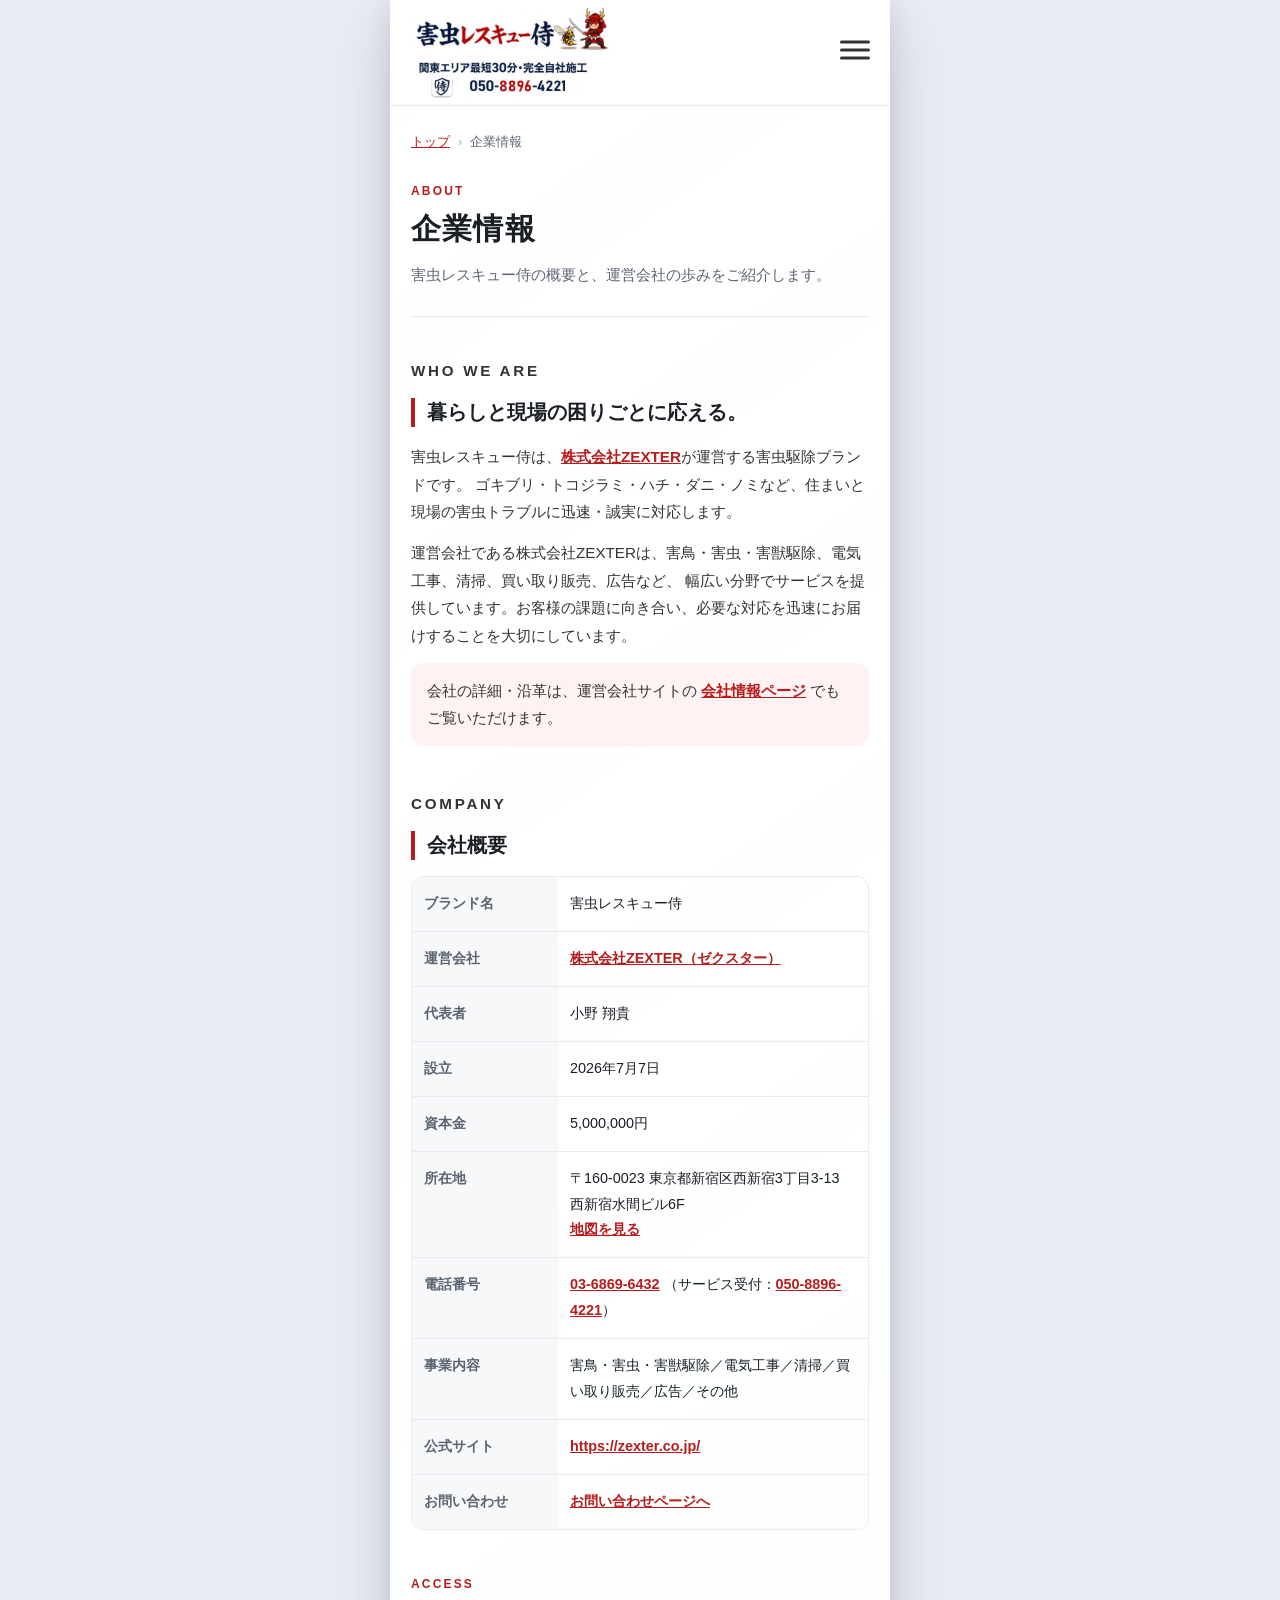
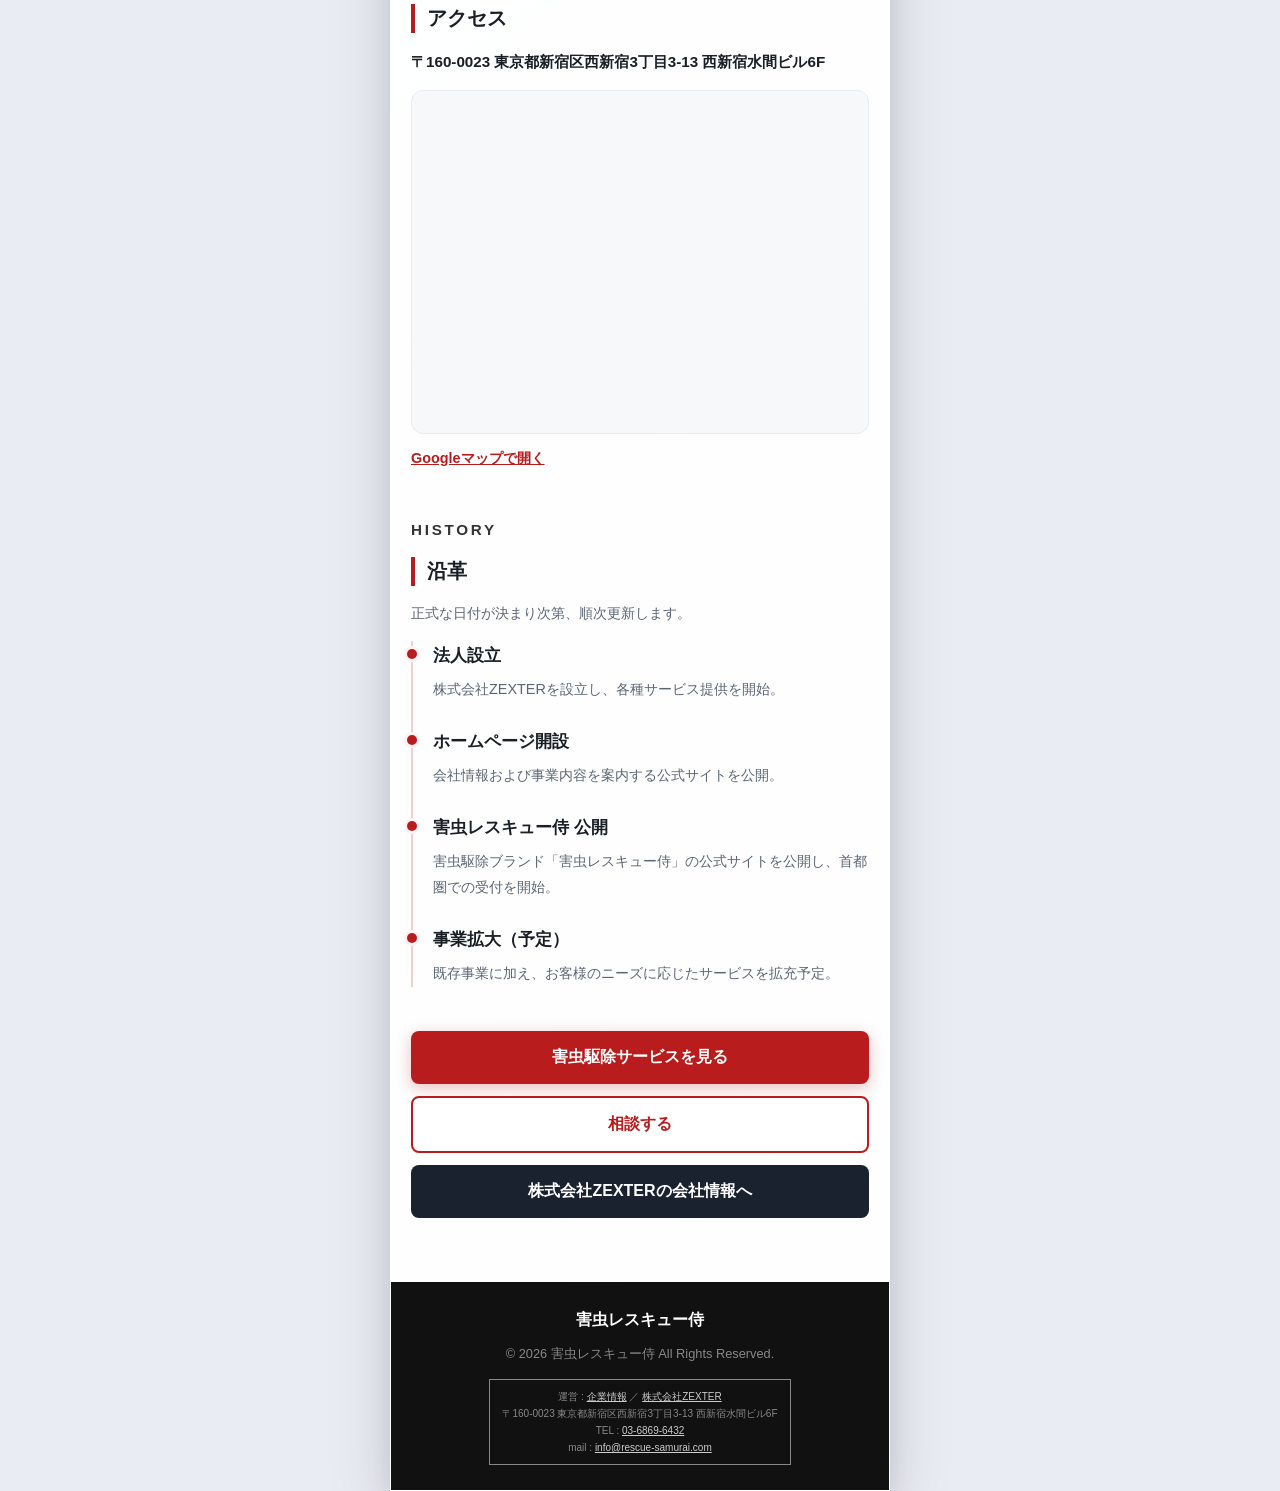
==== commit 100221b0: "創業の経緯と想いを削除" ====
--- a/company/index.html
+++ b/company/index.html
@@ -39,7 +39,7 @@
   <meta name="google-site-verification" content="OtLzrXZd5GJf2v-4jgJWr7L1rKAwX-kP7MHfYGT4nus" />
 
   <link rel="stylesheet" href="company-css/destyle.css">
-  <link rel="stylesheet" href="company-css/company-style-min.css?ver=1.90">
+  <link rel="stylesheet" href="company-css/company-style-min.css?ver=1.91">
 
   <script type="application/ld+json">
 {
@@ -202,35 +202,6 @@
         </p>
       </section>
 
-      <section class="company-section" id="message" aria-labelledby="message-heading">
-        <div class="container">
-          <span class="section-label">MESSAGE</span>
-          <h2 id="message-heading">創業の経緯と想い</h2>
-          <div class="company-message">
-            <p class="company-message-catch">安心を届けて、快適な生活へ。</p>
-            <div class="company-message-body">
-              <p>私は10代の頃から事業に携わり、さまざまな経験を通じて、商売の厳しさや面白さ、そして人との信頼関係の大切さを学んでまいりました。</p>
-              <p>これまで培ってきた経験を礎に、自らの手で新たな価値を生み出し、社会に必要とされる企業を築きたいという想いから、株式会社ZEXTERを創業いたしました。</p>
-              <p>当社は、防除事業を中心に、清掃事業、電気事業、WEB事業など、暮らしからビジネスまで、幅広い分野で事業を展開しております。</p>
-              <p>私たちが大切にしているのは、単にサービスを提供することではありません。</p>
-              <p>その先にある、お客様の安心と快適な環境を支えることです。</p>
-              <p>「安心を届けて、快適な生活へ」</p>
-              <p>この言葉には、すべての事業を通じて、お客様に安心を届け、より快適で豊かな暮らしや事業環境を提供したいという想いを込めています。</p>
-              <p>事業の分野は異なっても、私たちが目指すものは一つです。</p>
-              <p>一つひとつの仕事に責任と誇りを持ち、お客様との信頼関係を築きながら、期待に応えるサービスを提供し続けること。</p>
-              <p>そして、現状に満足することなく、常に新しい可能性を追求し、挑戦と成長を続けていくことです。</p>
-              <p>これからも株式会社ZEXTERは、時代の変化や多様化するニーズに柔軟に対応し、お客様から選ばれ、社会から必要とされる企業を目指してまいります。</p>
-              <p>「安心を届けて、快適な生活へ」</p>
-              <p>この理念を胸に、私たちはこれからも挑戦を続けてまいります。</p>
-            </div>
-            <p class="company-message-sign">
-              <span class="company-message-org">株式会社ZEXTER</span>
-              <span class="company-message-role">代表取締役社長　小野 翔貴</span>
-            </p>
-          </div>
-        </div>
-      </section>
-
       <section class="company-section" aria-labelledby="overview-heading">
         <p class="company-label">COMPANY</p>
         <h2 id="overview-heading">会社概要</h2>
--- a/company/company-css/company-style-min.css
+++ b/company/company-css/company-style-min.css
@@ -1 +1 @@
-:root{--page-bg:#e9ecf2;--surface:#ffffff;--text:#1a1f26;--text-muted:#5c6573;--brand:#b91c1c;--brand-dark:#991b1b;--brand-soft:#fef2f2;--dark:#1a2230;--line:#e8ecf1;--shadow:0 4px 24px rgba(26, 31, 38, 0.12), 0 1px 3px rgba(26, 31, 38, 0.08);--radius:12px;--font:"Hiragino Sans", "Hiragino Kaku Gothic ProN", "Noto Sans JP", "Yu Gothic UI", Meiryo, sans-serif;--site-header-height:6.25rem}*, *::before, *::after{box-sizing:border-box}html{font-size:16px;-webkit-text-size-adjust:100%}body{margin:0;font-family:var(--font);line-height:1.65;color:var(--text);background-color:var(--page-bg)}.page-shell{max-width:500px;margin:0 auto;min-height:100vh;background:var(--surface);box-shadow:var(--shadow);overflow-x:clip}@media (min-width:501px){.page-shell{box-shadow:0 20px 60px rgba(26, 31, 38, 0.15), 0 8px 24px rgba(26, 31, 38, 0.1);border:1px solid rgba(255, 255, 255, 0.8);background:linear-gradient(145deg, var(--surface) 0%, rgba(255, 255, 255, 0.95) 100%)}}.container{max-width:1000px;margin:0 auto;padding:0 20px}.site-header{display:flex;align-items:center;justify-content:space-between;background:var(--surface);border-bottom:1px solid var(--line);position:sticky;top:0;z-index:20;padding:0 56px 0 20px;min-height:var(--site-header-height);transition:transform 0.2s ease;will-change:transform}.site-header.is-hide{transform:translateY(-100%)}.site-header.is-open{transform:translateY(0) !important}.logo{font-weight:800;font-size:1.15rem;letter-spacing:0.02em;color:var(--brand);display:flex;flex-direction:column;align-items:flex-start;gap:0;margin:0}.header-logo-area{flex:1;min-width:0}.logo-main-link, .logo-tel-link{display:block;flex-shrink:0}.logo-main-link img{height:auto;display:block;max-width:220px;width:200px}.logo-tel-link{transition:transform 0.2s ease}.logo-tel-link:hover{transform:scale(1.05)}.logo-tel-link img{height:auto;display:block;width:183px;margin-top:0}.logo a:hover img{opacity:0.7}.site-footer{padding:25px 35px;background:#111;color:#888;text-align:center;display:flex;flex-direction:column}.footer-logo{color:#fff;font-weight:900;margin-bottom:10px}.operation-box{border:1px solid #888;padding:8px 12px;font-size:10px;align-self:center;line-height:1.7}.operation-box a{color:#ccc;text-decoration:underline}.copyright{font-size:0.8rem;margin-bottom:15px}.company-page{padding:24px 20px 64px;line-height:1.8}.breadcrumb ol{display:flex;flex-wrap:wrap;gap:8px;list-style:none;margin:0 0 28px;padding:0;font-size:0.8rem;color:var(--text-muted)}.breadcrumb li:not(:last-child)::after{content:"›";margin-left:8px;color:#a0a8b4}.breadcrumb a{color:var(--brand);text-decoration:underline}.company-hero{margin-bottom:40px;padding-bottom:28px;border-bottom:1px solid var(--line)}.company-eyebrow, .company-label, .section-label{display:block;margin:0 0 8px;font-size:0.75rem;font-weight:700;letter-spacing:0.18em;color:var(--brand)}.company-hero h1{margin:0 0 12px;font-size:1.85rem;font-weight:800;letter-spacing:0.04em;line-height:1.3}.company-hero__lead{margin:0;color:var(--text-muted);font-size:0.95rem}.company-section{margin-bottom:44px}.company-section .container{max-width:none;padding:0}.company-section h2{margin:0 0 16px;font-size:1.25rem;font-weight:800;line-height:1.45;border-left:4px solid var(--brand);padding-left:12px}.company-section p{margin:0 0 14px;font-size:0.95rem;color:#333}.company-section a{color:var(--brand);text-decoration:underline;font-weight:600}.company-note{background:var(--brand-soft);border-radius:var(--radius);padding:14px 16px;margin-top:8px !important}.company-message{margin-top:8px;padding:20px 18px;background:#f7f8fa;border:1px solid var(--line);border-radius:var(--radius)}.company-message-catch{margin:0 0 20px !important;font-size:1.15rem !important;font-weight:800;line-height:1.55;color:var(--text) !important;letter-spacing:0.02em;padding-bottom:16px;border-bottom:1px solid var(--line)}.company-message-body p{margin:0 0 12px;font-size:0.95rem;color:#333;line-height:1.85}.company-message-body p:last-child{margin-bottom:0}.company-message-sign{display:flex;flex-direction:column;align-items:flex-end;gap:4px;margin:24px 0 0 !important;padding-top:16px;border-top:1px solid var(--line);text-align:right}.company-message-org, .company-message-role{display:block;font-size:0.9rem;color:var(--text);line-height:1.5}.company-message-org{font-weight:700}.company-message-role{color:var(--text-muted)}.company-access-address{margin:0 0 16px !important;font-size:0.95rem;font-weight:600;color:var(--text) !important;line-height:1.7}.company-map{overflow:hidden;border:1px solid var(--line);border-radius:var(--radius);background:#f7f8fa;aspect-ratio:4 / 3}.company-map iframe{display:block;width:100%;height:100%;border:0}.company-map-link{margin:12px 0 0 !important;font-size:0.9rem !important}#access, #message{scroll-margin-top:calc(var(--site-header-height) + 12px)}.company-table-wrap{overflow-x:auto;border:1px solid var(--line);border-radius:var(--radius)}.company-table{width:100%;border-collapse:collapse;font-size:0.9rem}.company-table th, .company-table td{padding:14px 12px;vertical-align:top;border-bottom:1px solid var(--line);text-align:left}.company-table tr:last-child th, .company-table tr:last-child td{border-bottom:none}.company-table th{width:32%;background:#f7f8fa;color:var(--text-muted);font-weight:700;white-space:nowrap}.company-table td{color:var(--text)}.company-history-note{color:var(--text-muted) !important;font-size:0.85rem !important}.history-list{list-style:none;margin:0;padding:0;border-left:2px solid #f0d0d0}.history-list li{position:relative;padding:0 0 24px 20px}.history-list li:last-child{padding-bottom:0}.history-list li::before{content:"";position:absolute;left:-6px;top:8px;width:10px;height:10px;border-radius:50%;background:var(--brand);box-shadow:0 0 0 3px var(--brand-soft)}.history-list h3{margin:0 0 6px;font-size:1.05rem;font-weight:800}.history-list p{margin:0;font-size:0.9rem;color:var(--text-muted)}.company-cta{display:flex;flex-direction:column;gap:12px;margin-top:8px}.company-cta__link{display:flex;align-items:center;justify-content:center;min-height:52px;padding:12px 18px;border-radius:8px;background:var(--brand);color:#fff !important;font-weight:800;text-decoration:none !important;text-align:center;box-shadow:0 4px 15px rgba(185, 28, 28, 0.28)}.company-cta__link--outline{background:#fff;color:var(--brand) !important;border:2px solid var(--brand);box-shadow:none}.company-cta__link--zexter{background:var(--dark);box-shadow:none}.menu-btn{display:flex;flex-direction:column;justify-content:space-around;position:fixed;top:calc(var(--site-header-height) / 2);right:max(20px, calc(50% - 250px + 20px));transform:translateY(-50%);width:30px;height:25px;background:transparent;border:none;padding:0;z-index:10001;cursor:pointer;transition:transform 0.2s ease, top 0.3s ease-in-out, right 0.3s ease-in-out}.menu-btn.is-hide:not(.open){transform:translateY(calc(-50% - var(--site-header-height)))}.menu-btn span{display:block;width:100%;height:3px;background-color:#333;border-radius:3px;transition:all 0.3s ease-in-out;position:relative}.menu-btn.open{top:25px;right:max(25px, calc(50% - 250px + 25px));transform:none}.menu-btn.open span:nth-child(1){top:8px;transform:rotate(45deg)}.menu-btn.open span:nth-child(2){opacity:0;transform:translateX(-20px)}.menu-btn.open span:nth-child(3){top:-8px;transform:rotate(-45deg)}.nav-overlay{position:fixed;top:0;left:0;width:100%;height:100vh;height:100dvh;background:rgba(0, 0, 0, 0.6);backdrop-filter:blur(2px);z-index:9998;opacity:0;visibility:hidden;pointer-events:none;transition:all 0.3s cubic-bezier(0.4, 0, 0.2, 1)}.nav-overlay.active{opacity:1;visibility:visible;pointer-events:auto}.sp-nav{position:fixed;top:0;right:0;width:320px;max-width:85%;height:100vh;height:100dvh;background:#fff;z-index:9999;transform:translate3d(100%, 0, 0);opacity:0;visibility:hidden;pointer-events:none;transition:all 0.4s cubic-bezier(0.4, 0, 0.2, 1);overflow-y:auto;-webkit-overflow-scrolling:touch;box-shadow:none}.sp-nav.active{transform:translate3d(0, 0, 0);opacity:1;visibility:visible;pointer-events:auto;box-shadow:-10px 0 30px rgba(0, 0, 0, 0.15)}.sp-nav::before{content:"MENU";display:block;padding:25px;font-size:0.8rem;letter-spacing:0.2em;color:#999;border-bottom:1px solid #eee}.sp-nav ul{list-style:none;padding:0;margin:0}.sp-nav li{border-bottom:1px solid #f5f5f5;position:relative}.sp-nav a{display:flex;align-items:center;justify-content:space-between;padding:20px 25px;text-decoration:none;color:#333;font-weight:bold;font-size:1.05rem;min-height:60px;transition:background-color 0.3s}.sp-nav a:active{background-color:#fff5f5}.sp-nav li::before{content:"";position:absolute;left:0;top:0;width:4px;height:100%;background:#b32d2d;opacity:0;transition:opacity 0.3s}.sp-nav li:hover::before, .has-child.active::before{opacity:1}.sp-nav a::after{content:"〉";color:#b32d2d;font-size:0.9rem;font-weight:bold}.has-child > .parent-link::after{content:"＋";color:#b32d2d;font-size:1.1rem;font-weight:bold;transition:transform 0.3s, color 0.3s}.has-child.active > .sub-menu{display:block}.has-child.active > .parent-link::after{transform:rotate(45deg);color:#333}.sub-menu{display:none;background:#f2f2f2;padding:5px 0}.sub-menu a{padding:15px 25px 15px 45px;font-weight:normal;font-size:0.95rem;color:#555;min-height:45px}.sub-menu a::after{content:"〉";color:#ccc}.sp-nav .sp-nav-cta{background:#b32d2d;color:#fff;margin:20px 25px;padding:18px;border-radius:6px;display:flex;justify-content:center;align-items:center;font-size:1.15rem;box-shadow:0 4px 15px rgba(179, 45, 45, 0.4)}.sp-nav .sp-nav-cta::after{display:none}.sp-nav > ul > li:last-child a::after, .sp-nav > ul > li:last-child::before{display:none}body.menu-open{position:fixed;top:0;left:0;width:100%;overflow:hidden}.pc-nav-list{display:none !important}+:root{--page-bg:#e9ecf2;--surface:#ffffff;--text:#1a1f26;--text-muted:#5c6573;--brand:#b91c1c;--brand-dark:#991b1b;--brand-soft:#fef2f2;--dark:#1a2230;--line:#e8ecf1;--shadow:0 4px 24px rgba(26, 31, 38, 0.12), 0 1px 3px rgba(26, 31, 38, 0.08);--radius:12px;--font:"Hiragino Sans", "Hiragino Kaku Gothic ProN", "Noto Sans JP", "Yu Gothic UI", Meiryo, sans-serif;--site-header-height:6.25rem}*, *::before, *::after{box-sizing:border-box}html{font-size:16px;-webkit-text-size-adjust:100%}body{margin:0;font-family:var(--font);line-height:1.65;color:var(--text);background-color:var(--page-bg)}.page-shell{max-width:500px;margin:0 auto;min-height:100vh;background:var(--surface);box-shadow:var(--shadow);overflow-x:clip}@media (min-width:501px){.page-shell{box-shadow:0 20px 60px rgba(26, 31, 38, 0.15), 0 8px 24px rgba(26, 31, 38, 0.1);border:1px solid rgba(255, 255, 255, 0.8);background:linear-gradient(145deg, var(--surface) 0%, rgba(255, 255, 255, 0.95) 100%)}}.container{max-width:1000px;margin:0 auto;padding:0 20px}.site-header{display:flex;align-items:center;justify-content:space-between;background:var(--surface);border-bottom:1px solid var(--line);position:sticky;top:0;z-index:20;padding:0 56px 0 20px;min-height:var(--site-header-height);transition:transform 0.2s ease;will-change:transform}.site-header.is-hide{transform:translateY(-100%)}.site-header.is-open{transform:translateY(0) !important}.logo{font-weight:800;font-size:1.15rem;letter-spacing:0.02em;color:var(--brand);display:flex;flex-direction:column;align-items:flex-start;gap:0;margin:0}.header-logo-area{flex:1;min-width:0}.logo-main-link, .logo-tel-link{display:block;flex-shrink:0}.logo-main-link img{height:auto;display:block;max-width:220px;width:200px}.logo-tel-link{transition:transform 0.2s ease}.logo-tel-link:hover{transform:scale(1.05)}.logo-tel-link img{height:auto;display:block;width:183px;margin-top:0}.logo a:hover img{opacity:0.7}.site-footer{padding:25px 35px;background:#111;color:#888;text-align:center;display:flex;flex-direction:column}.footer-logo{color:#fff;font-weight:900;margin-bottom:10px}.operation-box{border:1px solid #888;padding:8px 12px;font-size:10px;align-self:center;line-height:1.7}.operation-box a{color:#ccc;text-decoration:underline}.copyright{font-size:0.8rem;margin-bottom:15px}.company-page{padding:24px 20px 64px;line-height:1.8}.breadcrumb ol{display:flex;flex-wrap:wrap;gap:8px;list-style:none;margin:0 0 28px;padding:0;font-size:0.8rem;color:var(--text-muted)}.breadcrumb li:not(:last-child)::after{content:"›";margin-left:8px;color:#a0a8b4}.breadcrumb a{color:var(--brand);text-decoration:underline}.company-hero{margin-bottom:40px;padding-bottom:28px;border-bottom:1px solid var(--line)}.company-eyebrow, .company-label, .section-label{display:block;margin:0 0 8px;font-size:0.75rem;font-weight:700;letter-spacing:0.18em;color:var(--brand)}.company-hero h1{margin:0 0 12px;font-size:1.85rem;font-weight:800;letter-spacing:0.04em;line-height:1.3}.company-hero__lead{margin:0;color:var(--text-muted);font-size:0.95rem}.company-section{margin-bottom:44px}.company-section .container{max-width:none;padding:0}.company-section h2{margin:0 0 16px;font-size:1.25rem;font-weight:800;line-height:1.45;border-left:4px solid var(--brand);padding-left:12px}.company-section p{margin:0 0 14px;font-size:0.95rem;color:#333}.company-section a{color:var(--brand);text-decoration:underline;font-weight:600}.company-note{background:var(--brand-soft);border-radius:var(--radius);padding:14px 16px;margin-top:8px !important}.company-access-address{margin:0 0 16px !important;font-size:0.95rem;font-weight:600;color:var(--text) !important;line-height:1.7}.company-map{overflow:hidden;border:1px solid var(--line);border-radius:var(--radius);background:#f7f8fa;aspect-ratio:4 / 3}.company-map iframe{display:block;width:100%;height:100%;border:0}.company-map-link{margin:12px 0 0 !important;font-size:0.9rem !important}#access{scroll-margin-top:calc(var(--site-header-height) + 12px)}.company-table-wrap{overflow-x:auto;border:1px solid var(--line);border-radius:var(--radius)}.company-table{width:100%;border-collapse:collapse;font-size:0.9rem}.company-table th, .company-table td{padding:14px 12px;vertical-align:top;border-bottom:1px solid var(--line);text-align:left}.company-table tr:last-child th, .company-table tr:last-child td{border-bottom:none}.company-table th{width:32%;background:#f7f8fa;color:var(--text-muted);font-weight:700;white-space:nowrap}.company-table td{color:var(--text)}.company-history-note{color:var(--text-muted) !important;font-size:0.85rem !important}.history-list{list-style:none;margin:0;padding:0;border-left:2px solid #f0d0d0}.history-list li{position:relative;padding:0 0 24px 20px}.history-list li:last-child{padding-bottom:0}.history-list li::before{content:"";position:absolute;left:-6px;top:8px;width:10px;height:10px;border-radius:50%;background:var(--brand);box-shadow:0 0 0 3px var(--brand-soft)}.history-list h3{margin:0 0 6px;font-size:1.05rem;font-weight:800}.history-list p{margin:0;font-size:0.9rem;color:var(--text-muted)}.company-cta{display:flex;flex-direction:column;gap:12px;margin-top:8px}.company-cta__link{display:flex;align-items:center;justify-content:center;min-height:52px;padding:12px 18px;border-radius:8px;background:var(--brand);color:#fff !important;font-weight:800;text-decoration:none !important;text-align:center;box-shadow:0 4px 15px rgba(185, 28, 28, 0.28)}.company-cta__link--outline{background:#fff;color:var(--brand) !important;border:2px solid var(--brand);box-shadow:none}.company-cta__link--zexter{background:var(--dark);box-shadow:none}.menu-btn{display:flex;flex-direction:column;justify-content:space-around;position:fixed;top:calc(var(--site-header-height) / 2);right:max(20px, calc(50% - 250px + 20px));transform:translateY(-50%);width:30px;height:25px;background:transparent;border:none;padding:0;z-index:10001;cursor:pointer;transition:transform 0.2s ease, top 0.3s ease-in-out, right 0.3s ease-in-out}.menu-btn.is-hide:not(.open){transform:translateY(calc(-50% - var(--site-header-height)))}.menu-btn span{display:block;width:100%;height:3px;background-color:#333;border-radius:3px;transition:all 0.3s ease-in-out;position:relative}.menu-btn.open{top:25px;right:max(25px, calc(50% - 250px + 25px));transform:none}.menu-btn.open span:nth-child(1){top:8px;transform:rotate(45deg)}.menu-btn.open span:nth-child(2){opacity:0;transform:translateX(-20px)}.menu-btn.open span:nth-child(3){top:-8px;transform:rotate(-45deg)}.nav-overlay{position:fixed;top:0;left:0;width:100%;height:100vh;height:100dvh;background:rgba(0, 0, 0, 0.6);backdrop-filter:blur(2px);z-index:9998;opacity:0;visibility:hidden;pointer-events:none;transition:all 0.3s cubic-bezier(0.4, 0, 0.2, 1)}.nav-overlay.active{opacity:1;visibility:visible;pointer-events:auto}.sp-nav{position:fixed;top:0;right:0;width:320px;max-width:85%;height:100vh;height:100dvh;background:#fff;z-index:9999;transform:translate3d(100%, 0, 0);opacity:0;visibility:hidden;pointer-events:none;transition:all 0.4s cubic-bezier(0.4, 0, 0.2, 1);overflow-y:auto;-webkit-overflow-scrolling:touch;box-shadow:none}.sp-nav.active{transform:translate3d(0, 0, 0);opacity:1;visibility:visible;pointer-events:auto;box-shadow:-10px 0 30px rgba(0, 0, 0, 0.15)}.sp-nav::before{content:"MENU";display:block;padding:25px;font-size:0.8rem;letter-spacing:0.2em;color:#999;border-bottom:1px solid #eee}.sp-nav ul{list-style:none;padding:0;margin:0}.sp-nav li{border-bottom:1px solid #f5f5f5;position:relative}.sp-nav a{display:flex;align-items:center;justify-content:space-between;padding:20px 25px;text-decoration:none;color:#333;font-weight:bold;font-size:1.05rem;min-height:60px;transition:background-color 0.3s}.sp-nav a:active{background-color:#fff5f5}.sp-nav li::before{content:"";position:absolute;left:0;top:0;width:4px;height:100%;background:#b32d2d;opacity:0;transition:opacity 0.3s}.sp-nav li:hover::before, .has-child.active::before{opacity:1}.sp-nav a::after{content:"〉";color:#b32d2d;font-size:0.9rem;font-weight:bold}.has-child > .parent-link::after{content:"＋";color:#b32d2d;font-size:1.1rem;font-weight:bold;transition:transform 0.3s, color 0.3s}.has-child.active > .sub-menu{display:block}.has-child.active > .parent-link::after{transform:rotate(45deg);color:#333}.sub-menu{display:none;background:#f2f2f2;padding:5px 0}.sub-menu a{padding:15px 25px 15px 45px;font-weight:normal;font-size:0.95rem;color:#555;min-height:45px}.sub-menu a::after{content:"〉";color:#ccc}.sp-nav .sp-nav-cta{background:#b32d2d;color:#fff;margin:20px 25px;padding:18px;border-radius:6px;display:flex;justify-content:center;align-items:center;font-size:1.15rem;box-shadow:0 4px 15px rgba(179, 45, 45, 0.4)}.sp-nav .sp-nav-cta::after{display:none}.sp-nav > ul > li:last-child a::after, .sp-nav > ul > li:last-child::before{display:none}body.menu-open{position:fixed;top:0;left:0;width:100%;overflow:hidden}.pc-nav-list{display:none !important}
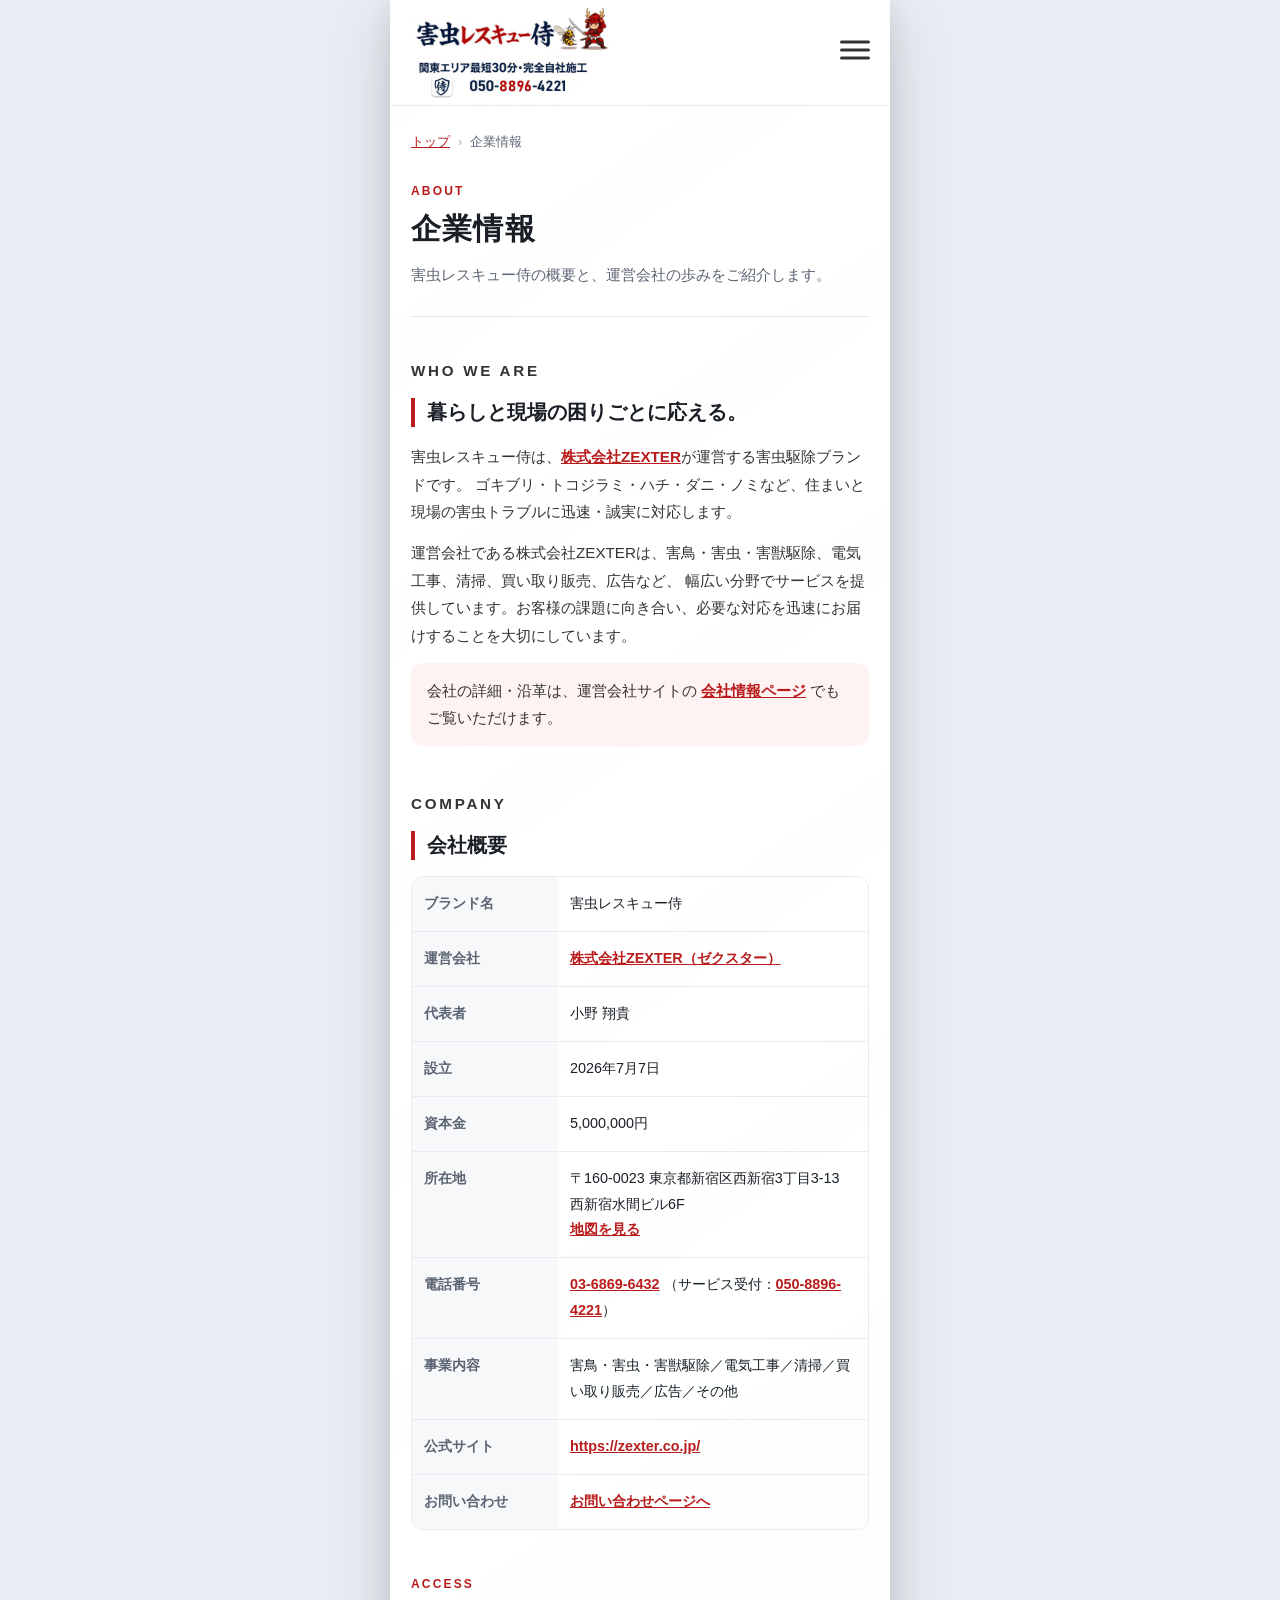
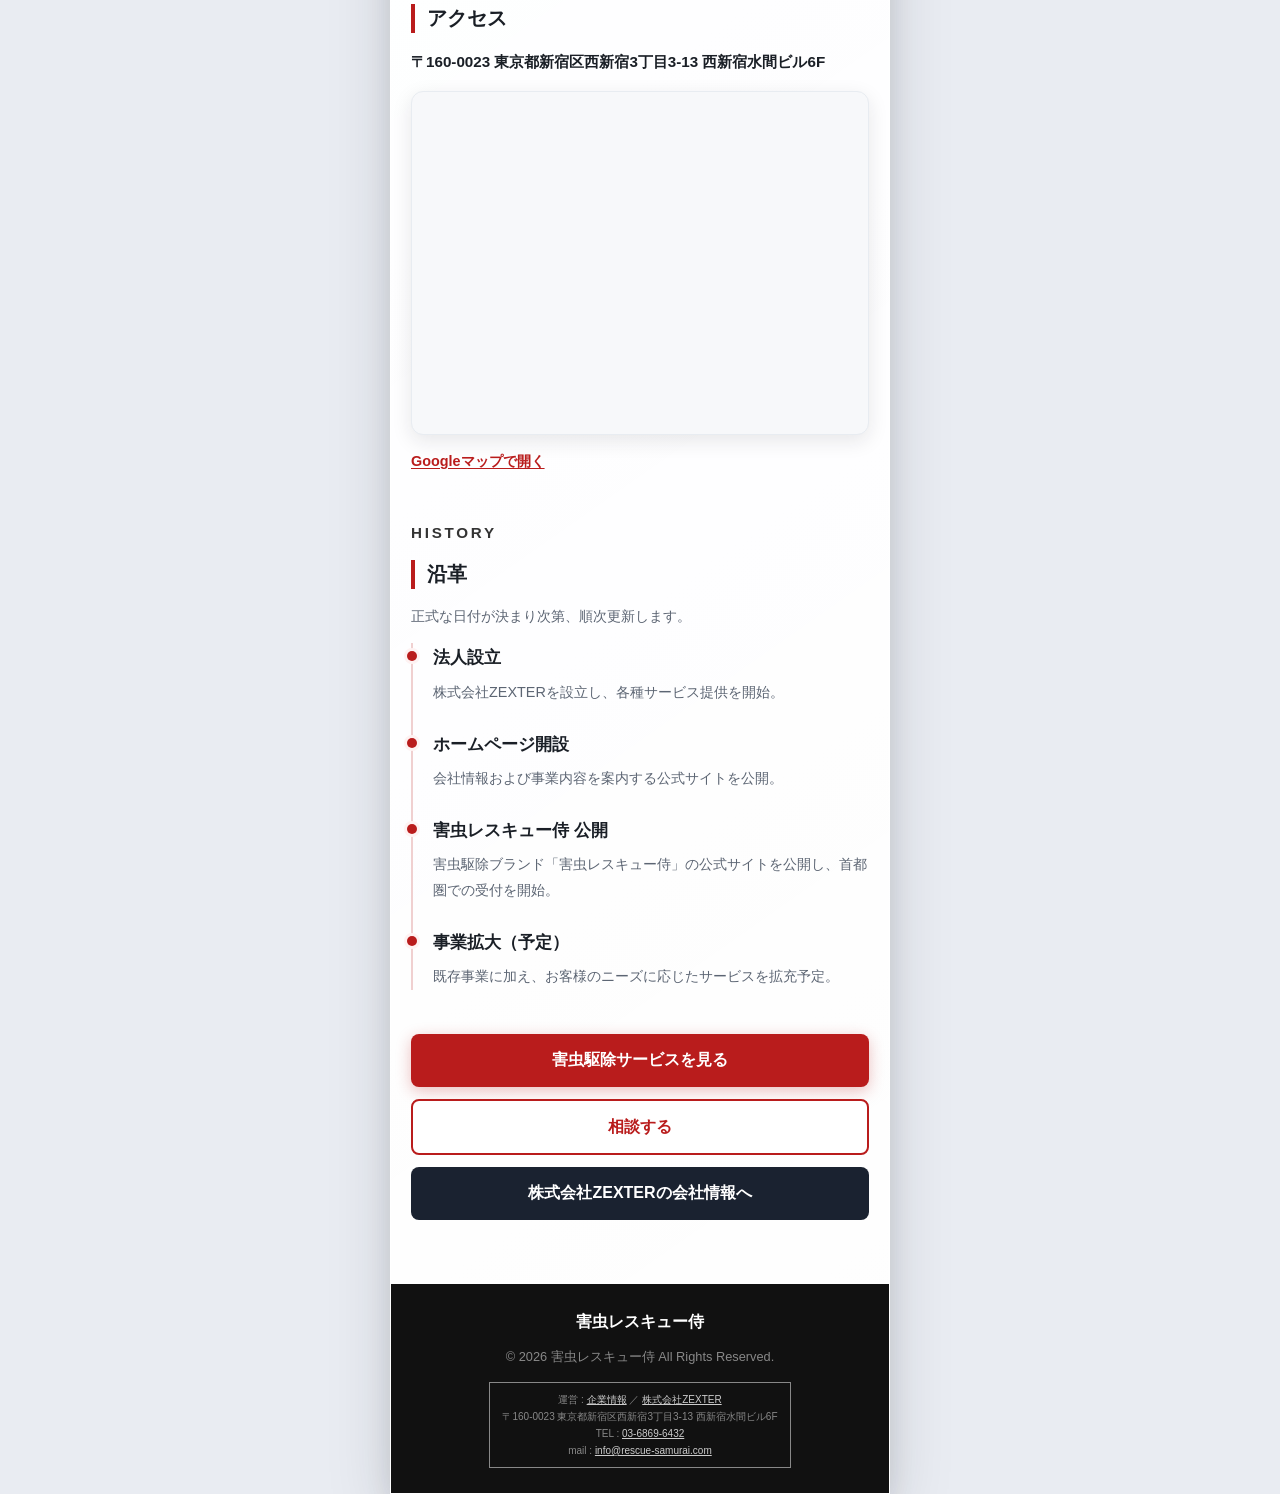
==== commit 2a226e89: "googlemapをすべてのページに追加" ====
--- a/company/index.html
+++ b/company/index.html
@@ -39,7 +39,7 @@
   <meta name="google-site-verification" content="OtLzrXZd5GJf2v-4jgJWr7L1rKAwX-kP7MHfYGT4nus" />
 
   <link rel="stylesheet" href="company-css/destyle.css">
-  <link rel="stylesheet" href="company-css/company-style-min.css?ver=1.91">
+  <link rel="stylesheet" href="company-css/company-style-min.css?ver=1.92">
 
   <script type="application/ld+json">
 {
--- a/company/company-css/company-style-min.css
+++ b/company/company-css/company-style-min.css
@@ -1 +1 @@
-:root{--page-bg:#e9ecf2;--surface:#ffffff;--text:#1a1f26;--text-muted:#5c6573;--brand:#b91c1c;--brand-dark:#991b1b;--brand-soft:#fef2f2;--dark:#1a2230;--line:#e8ecf1;--shadow:0 4px 24px rgba(26, 31, 38, 0.12), 0 1px 3px rgba(26, 31, 38, 0.08);--radius:12px;--font:"Hiragino Sans", "Hiragino Kaku Gothic ProN", "Noto Sans JP", "Yu Gothic UI", Meiryo, sans-serif;--site-header-height:6.25rem}*, *::before, *::after{box-sizing:border-box}html{font-size:16px;-webkit-text-size-adjust:100%}body{margin:0;font-family:var(--font);line-height:1.65;color:var(--text);background-color:var(--page-bg)}.page-shell{max-width:500px;margin:0 auto;min-height:100vh;background:var(--surface);box-shadow:var(--shadow);overflow-x:clip}@media (min-width:501px){.page-shell{box-shadow:0 20px 60px rgba(26, 31, 38, 0.15), 0 8px 24px rgba(26, 31, 38, 0.1);border:1px solid rgba(255, 255, 255, 0.8);background:linear-gradient(145deg, var(--surface) 0%, rgba(255, 255, 255, 0.95) 100%)}}.container{max-width:1000px;margin:0 auto;padding:0 20px}.site-header{display:flex;align-items:center;justify-content:space-between;background:var(--surface);border-bottom:1px solid var(--line);position:sticky;top:0;z-index:20;padding:0 56px 0 20px;min-height:var(--site-header-height);transition:transform 0.2s ease;will-change:transform}.site-header.is-hide{transform:translateY(-100%)}.site-header.is-open{transform:translateY(0) !important}.logo{font-weight:800;font-size:1.15rem;letter-spacing:0.02em;color:var(--brand);display:flex;flex-direction:column;align-items:flex-start;gap:0;margin:0}.header-logo-area{flex:1;min-width:0}.logo-main-link, .logo-tel-link{display:block;flex-shrink:0}.logo-main-link img{height:auto;display:block;max-width:220px;width:200px}.logo-tel-link{transition:transform 0.2s ease}.logo-tel-link:hover{transform:scale(1.05)}.logo-tel-link img{height:auto;display:block;width:183px;margin-top:0}.logo a:hover img{opacity:0.7}.site-footer{padding:25px 35px;background:#111;color:#888;text-align:center;display:flex;flex-direction:column}.footer-logo{color:#fff;font-weight:900;margin-bottom:10px}.operation-box{border:1px solid #888;padding:8px 12px;font-size:10px;align-self:center;line-height:1.7}.operation-box a{color:#ccc;text-decoration:underline}.copyright{font-size:0.8rem;margin-bottom:15px}.company-page{padding:24px 20px 64px;line-height:1.8}.breadcrumb ol{display:flex;flex-wrap:wrap;gap:8px;list-style:none;margin:0 0 28px;padding:0;font-size:0.8rem;color:var(--text-muted)}.breadcrumb li:not(:last-child)::after{content:"›";margin-left:8px;color:#a0a8b4}.breadcrumb a{color:var(--brand);text-decoration:underline}.company-hero{margin-bottom:40px;padding-bottom:28px;border-bottom:1px solid var(--line)}.company-eyebrow, .company-label, .section-label{display:block;margin:0 0 8px;font-size:0.75rem;font-weight:700;letter-spacing:0.18em;color:var(--brand)}.company-hero h1{margin:0 0 12px;font-size:1.85rem;font-weight:800;letter-spacing:0.04em;line-height:1.3}.company-hero__lead{margin:0;color:var(--text-muted);font-size:0.95rem}.company-section{margin-bottom:44px}.company-section .container{max-width:none;padding:0}.company-section h2{margin:0 0 16px;font-size:1.25rem;font-weight:800;line-height:1.45;border-left:4px solid var(--brand);padding-left:12px}.company-section p{margin:0 0 14px;font-size:0.95rem;color:#333}.company-section a{color:var(--brand);text-decoration:underline;font-weight:600}.company-note{background:var(--brand-soft);border-radius:var(--radius);padding:14px 16px;margin-top:8px !important}.company-access-address{margin:0 0 16px !important;font-size:0.95rem;font-weight:600;color:var(--text) !important;line-height:1.7}.company-map{overflow:hidden;border:1px solid var(--line);border-radius:var(--radius);background:#f7f8fa;aspect-ratio:4 / 3}.company-map iframe{display:block;width:100%;height:100%;border:0}.company-map-link{margin:12px 0 0 !important;font-size:0.9rem !important}#access{scroll-margin-top:calc(var(--site-header-height) + 12px)}.company-table-wrap{overflow-x:auto;border:1px solid var(--line);border-radius:var(--radius)}.company-table{width:100%;border-collapse:collapse;font-size:0.9rem}.company-table th, .company-table td{padding:14px 12px;vertical-align:top;border-bottom:1px solid var(--line);text-align:left}.company-table tr:last-child th, .company-table tr:last-child td{border-bottom:none}.company-table th{width:32%;background:#f7f8fa;color:var(--text-muted);font-weight:700;white-space:nowrap}.company-table td{color:var(--text)}.company-history-note{color:var(--text-muted) !important;font-size:0.85rem !important}.history-list{list-style:none;margin:0;padding:0;border-left:2px solid #f0d0d0}.history-list li{position:relative;padding:0 0 24px 20px}.history-list li:last-child{padding-bottom:0}.history-list li::before{content:"";position:absolute;left:-6px;top:8px;width:10px;height:10px;border-radius:50%;background:var(--brand);box-shadow:0 0 0 3px var(--brand-soft)}.history-list h3{margin:0 0 6px;font-size:1.05rem;font-weight:800}.history-list p{margin:0;font-size:0.9rem;color:var(--text-muted)}.company-cta{display:flex;flex-direction:column;gap:12px;margin-top:8px}.company-cta__link{display:flex;align-items:center;justify-content:center;min-height:52px;padding:12px 18px;border-radius:8px;background:var(--brand);color:#fff !important;font-weight:800;text-decoration:none !important;text-align:center;box-shadow:0 4px 15px rgba(185, 28, 28, 0.28)}.company-cta__link--outline{background:#fff;color:var(--brand) !important;border:2px solid var(--brand);box-shadow:none}.company-cta__link--zexter{background:var(--dark);box-shadow:none}.menu-btn{display:flex;flex-direction:column;justify-content:space-around;position:fixed;top:calc(var(--site-header-height) / 2);right:max(20px, calc(50% - 250px + 20px));transform:translateY(-50%);width:30px;height:25px;background:transparent;border:none;padding:0;z-index:10001;cursor:pointer;transition:transform 0.2s ease, top 0.3s ease-in-out, right 0.3s ease-in-out}.menu-btn.is-hide:not(.open){transform:translateY(calc(-50% - var(--site-header-height)))}.menu-btn span{display:block;width:100%;height:3px;background-color:#333;border-radius:3px;transition:all 0.3s ease-in-out;position:relative}.menu-btn.open{top:25px;right:max(25px, calc(50% - 250px + 25px));transform:none}.menu-btn.open span:nth-child(1){top:8px;transform:rotate(45deg)}.menu-btn.open span:nth-child(2){opacity:0;transform:translateX(-20px)}.menu-btn.open span:nth-child(3){top:-8px;transform:rotate(-45deg)}.nav-overlay{position:fixed;top:0;left:0;width:100%;height:100vh;height:100dvh;background:rgba(0, 0, 0, 0.6);backdrop-filter:blur(2px);z-index:9998;opacity:0;visibility:hidden;pointer-events:none;transition:all 0.3s cubic-bezier(0.4, 0, 0.2, 1)}.nav-overlay.active{opacity:1;visibility:visible;pointer-events:auto}.sp-nav{position:fixed;top:0;right:0;width:320px;max-width:85%;height:100vh;height:100dvh;background:#fff;z-index:9999;transform:translate3d(100%, 0, 0);opacity:0;visibility:hidden;pointer-events:none;transition:all 0.4s cubic-bezier(0.4, 0, 0.2, 1);overflow-y:auto;-webkit-overflow-scrolling:touch;box-shadow:none}.sp-nav.active{transform:translate3d(0, 0, 0);opacity:1;visibility:visible;pointer-events:auto;box-shadow:-10px 0 30px rgba(0, 0, 0, 0.15)}.sp-nav::before{content:"MENU";display:block;padding:25px;font-size:0.8rem;letter-spacing:0.2em;color:#999;border-bottom:1px solid #eee}.sp-nav ul{list-style:none;padding:0;margin:0}.sp-nav li{border-bottom:1px solid #f5f5f5;position:relative}.sp-nav a{display:flex;align-items:center;justify-content:space-between;padding:20px 25px;text-decoration:none;color:#333;font-weight:bold;font-size:1.05rem;min-height:60px;transition:background-color 0.3s}.sp-nav a:active{background-color:#fff5f5}.sp-nav li::before{content:"";position:absolute;left:0;top:0;width:4px;height:100%;background:#b32d2d;opacity:0;transition:opacity 0.3s}.sp-nav li:hover::before, .has-child.active::before{opacity:1}.sp-nav a::after{content:"〉";color:#b32d2d;font-size:0.9rem;font-weight:bold}.has-child > .parent-link::after{content:"＋";color:#b32d2d;font-size:1.1rem;font-weight:bold;transition:transform 0.3s, color 0.3s}.has-child.active > .sub-menu{display:block}.has-child.active > .parent-link::after{transform:rotate(45deg);color:#333}.sub-menu{display:none;background:#f2f2f2;padding:5px 0}.sub-menu a{padding:15px 25px 15px 45px;font-weight:normal;font-size:0.95rem;color:#555;min-height:45px}.sub-menu a::after{content:"〉";color:#ccc}.sp-nav .sp-nav-cta{background:#b32d2d;color:#fff;margin:20px 25px;padding:18px;border-radius:6px;display:flex;justify-content:center;align-items:center;font-size:1.15rem;box-shadow:0 4px 15px rgba(179, 45, 45, 0.4)}.sp-nav .sp-nav-cta::after{display:none}.sp-nav > ul > li:last-child a::after, .sp-nav > ul > li:last-child::before{display:none}body.menu-open{position:fixed;top:0;left:0;width:100%;overflow:hidden}.pc-nav-list{display:none !important}+:root{--page-bg:#e9ecf2;--surface:#ffffff;--text:#1a1f26;--text-muted:#5c6573;--brand:#b91c1c;--brand-dark:#991b1b;--brand-soft:#fef2f2;--dark:#1a2230;--line:#e8ecf1;--shadow:0 4px 24px rgba(26, 31, 38, 0.12), 0 1px 3px rgba(26, 31, 38, 0.08);--radius:12px;--font:"Hiragino Sans", "Hiragino Kaku Gothic ProN", "Noto Sans JP", "Yu Gothic UI", Meiryo, sans-serif;--site-header-height:6.25rem}*, *::before, *::after{box-sizing:border-box}html{font-size:16px;-webkit-text-size-adjust:100%}body{margin:0;font-family:var(--font);line-height:1.65;color:var(--text);background-color:var(--page-bg)}.page-shell{max-width:500px;margin:0 auto;min-height:100vh;background:var(--surface);box-shadow:var(--shadow);overflow-x:clip}@media (min-width:501px){.page-shell{box-shadow:0 20px 60px rgba(26, 31, 38, 0.15), 0 8px 24px rgba(26, 31, 38, 0.1);border:1px solid rgba(255, 255, 255, 0.8);background:linear-gradient(145deg, var(--surface) 0%, rgba(255, 255, 255, 0.95) 100%)}}.container{max-width:1000px;margin:0 auto;padding:0 20px}.site-header{display:flex;align-items:center;justify-content:space-between;background:var(--surface);border-bottom:1px solid var(--line);position:sticky;top:0;z-index:20;padding:0 56px 0 20px;min-height:var(--site-header-height);transition:transform 0.2s ease;will-change:transform}.site-header.is-hide{transform:translateY(-100%)}.site-header.is-open{transform:translateY(0) !important}.logo{font-weight:800;font-size:1.15rem;letter-spacing:0.02em;color:var(--brand);display:flex;flex-direction:column;align-items:flex-start;gap:0;margin:0}.header-logo-area{flex:1;min-width:0}.logo-main-link, .logo-tel-link{display:block;flex-shrink:0}.logo-main-link img{height:auto;display:block;max-width:220px;width:200px}.logo-tel-link{transition:transform 0.2s ease}.logo-tel-link:hover{transform:scale(1.05)}.logo-tel-link img{height:auto;display:block;width:183px;margin-top:0}.logo a:hover img{opacity:0.7}.site-footer{padding:25px 35px;background:#111;color:#888;text-align:center;display:flex;flex-direction:column}.footer-logo{color:#fff;font-weight:900;margin-bottom:10px}.operation-box{border:1px solid #888;padding:8px 12px;font-size:10px;align-self:center;line-height:1.7}.operation-box a{color:#ccc;text-decoration:underline}.copyright{font-size:0.8rem;margin-bottom:15px}.company-page{padding:24px 20px 64px;line-height:1.8}.breadcrumb ol{display:flex;flex-wrap:wrap;gap:8px;list-style:none;margin:0 0 28px;padding:0;font-size:0.8rem;color:var(--text-muted)}.breadcrumb li:not(:last-child)::after{content:"›";margin-left:8px;color:#a0a8b4}.breadcrumb a{color:var(--brand);text-decoration:underline}.company-hero{margin-bottom:40px;padding-bottom:28px;border-bottom:1px solid var(--line)}.company-eyebrow, .company-label, .section-label{display:block;margin:0 0 8px;font-size:0.75rem;font-weight:700;letter-spacing:0.18em;color:var(--brand)}.company-hero h1{margin:0 0 12px;font-size:1.85rem;font-weight:800;letter-spacing:0.04em;line-height:1.3}.company-hero__lead{margin:0;color:var(--text-muted);font-size:0.95rem}.company-section{margin-bottom:44px}.company-section .container{max-width:none;padding:0}.company-section h2{margin:0 0 16px;font-size:1.25rem;font-weight:800;line-height:1.45;border-left:4px solid var(--brand);padding-left:12px}.company-section p{margin:0 0 14px;font-size:0.95rem;color:#333}.company-section a{color:var(--brand);text-decoration:underline;font-weight:600}.company-note{background:var(--brand-soft);border-radius:var(--radius);padding:14px 16px;margin-top:8px !important}.company-access-address{margin:0 0 16px !important;font-size:0.95rem;font-weight:700;color:var(--text) !important;line-height:1.75}.company-map{overflow:hidden;border:1px solid var(--line);border-radius:var(--radius);background:#f7f8fa;aspect-ratio:4 / 3;box-shadow:0 6px 20px rgba(26, 31, 38, 0.1)}.company-map iframe{display:block;width:100%;height:100%;border:0}.company-map-link{margin:14px 0 0 !important;font-size:0.9rem !important;font-weight:700}.company-map-link a{text-underline-offset:2px}#access{scroll-margin-top:calc(var(--site-header-height) + 12px)}.company-table-wrap{overflow-x:auto;border:1px solid var(--line);border-radius:var(--radius)}.company-table{width:100%;border-collapse:collapse;font-size:0.9rem}.company-table th, .company-table td{padding:14px 12px;vertical-align:top;border-bottom:1px solid var(--line);text-align:left}.company-table tr:last-child th, .company-table tr:last-child td{border-bottom:none}.company-table th{width:32%;background:#f7f8fa;color:var(--text-muted);font-weight:700;white-space:nowrap}.company-table td{color:var(--text)}.company-history-note{color:var(--text-muted) !important;font-size:0.85rem !important}.history-list{list-style:none;margin:0;padding:0;border-left:2px solid #f0d0d0}.history-list li{position:relative;padding:0 0 24px 20px}.history-list li:last-child{padding-bottom:0}.history-list li::before{content:"";position:absolute;left:-6px;top:8px;width:10px;height:10px;border-radius:50%;background:var(--brand);box-shadow:0 0 0 3px var(--brand-soft)}.history-list h3{margin:0 0 6px;font-size:1.05rem;font-weight:800}.history-list p{margin:0;font-size:0.9rem;color:var(--text-muted)}.company-cta{display:flex;flex-direction:column;gap:12px;margin-top:8px}.company-cta__link{display:flex;align-items:center;justify-content:center;min-height:52px;padding:12px 18px;border-radius:8px;background:var(--brand);color:#fff !important;font-weight:800;text-decoration:none !important;text-align:center;box-shadow:0 4px 15px rgba(185, 28, 28, 0.28)}.company-cta__link--outline{background:#fff;color:var(--brand) !important;border:2px solid var(--brand);box-shadow:none}.company-cta__link--zexter{background:var(--dark);box-shadow:none}.menu-btn{display:flex;flex-direction:column;justify-content:space-around;position:fixed;top:calc(var(--site-header-height) / 2);right:max(20px, calc(50% - 250px + 20px));transform:translateY(-50%);width:30px;height:25px;background:transparent;border:none;padding:0;z-index:10001;cursor:pointer;transition:transform 0.2s ease, top 0.3s ease-in-out, right 0.3s ease-in-out}.menu-btn.is-hide:not(.open){transform:translateY(calc(-50% - var(--site-header-height)))}.menu-btn span{display:block;width:100%;height:3px;background-color:#333;border-radius:3px;transition:all 0.3s ease-in-out;position:relative}.menu-btn.open{top:25px;right:max(25px, calc(50% - 250px + 25px));transform:none}.menu-btn.open span:nth-child(1){top:8px;transform:rotate(45deg)}.menu-btn.open span:nth-child(2){opacity:0;transform:translateX(-20px)}.menu-btn.open span:nth-child(3){top:-8px;transform:rotate(-45deg)}.nav-overlay{position:fixed;top:0;left:0;width:100%;height:100vh;height:100dvh;background:rgba(0, 0, 0, 0.6);backdrop-filter:blur(2px);z-index:9998;opacity:0;visibility:hidden;pointer-events:none;transition:all 0.3s cubic-bezier(0.4, 0, 0.2, 1)}.nav-overlay.active{opacity:1;visibility:visible;pointer-events:auto}.sp-nav{position:fixed;top:0;right:0;width:320px;max-width:85%;height:100vh;height:100dvh;background:#fff;z-index:9999;transform:translate3d(100%, 0, 0);opacity:0;visibility:hidden;pointer-events:none;transition:all 0.4s cubic-bezier(0.4, 0, 0.2, 1);overflow-y:auto;-webkit-overflow-scrolling:touch;box-shadow:none}.sp-nav.active{transform:translate3d(0, 0, 0);opacity:1;visibility:visible;pointer-events:auto;box-shadow:-10px 0 30px rgba(0, 0, 0, 0.15)}.sp-nav::before{content:"MENU";display:block;padding:25px;font-size:0.8rem;letter-spacing:0.2em;color:#999;border-bottom:1px solid #eee}.sp-nav ul{list-style:none;padding:0;margin:0}.sp-nav li{border-bottom:1px solid #f5f5f5;position:relative}.sp-nav a{display:flex;align-items:center;justify-content:space-between;padding:20px 25px;text-decoration:none;color:#333;font-weight:bold;font-size:1.05rem;min-height:60px;transition:background-color 0.3s}.sp-nav a:active{background-color:#fff5f5}.sp-nav li::before{content:"";position:absolute;left:0;top:0;width:4px;height:100%;background:#b32d2d;opacity:0;transition:opacity 0.3s}.sp-nav li:hover::before, .has-child.active::before{opacity:1}.sp-nav a::after{content:"〉";color:#b32d2d;font-size:0.9rem;font-weight:bold}.has-child > .parent-link::after{content:"＋";color:#b32d2d;font-size:1.1rem;font-weight:bold;transition:transform 0.3s, color 0.3s}.has-child.active > .sub-menu{display:block}.has-child.active > .parent-link::after{transform:rotate(45deg);color:#333}.sub-menu{display:none;background:#f2f2f2;padding:5px 0}.sub-menu a{padding:15px 25px 15px 45px;font-weight:normal;font-size:0.95rem;color:#555;min-height:45px}.sub-menu a::after{content:"〉";color:#ccc}.sp-nav .sp-nav-cta{background:#b32d2d;color:#fff;margin:20px 25px;padding:18px;border-radius:6px;display:flex;justify-content:center;align-items:center;font-size:1.15rem;box-shadow:0 4px 15px rgba(179, 45, 45, 0.4)}.sp-nav .sp-nav-cta::after{display:none}.sp-nav > ul > li:last-child a::after, .sp-nav > ul > li:last-child::before{display:none}body.menu-open{position:fixed;top:0;left:0;width:100%;overflow:hidden}.pc-nav-list{display:none !important}
